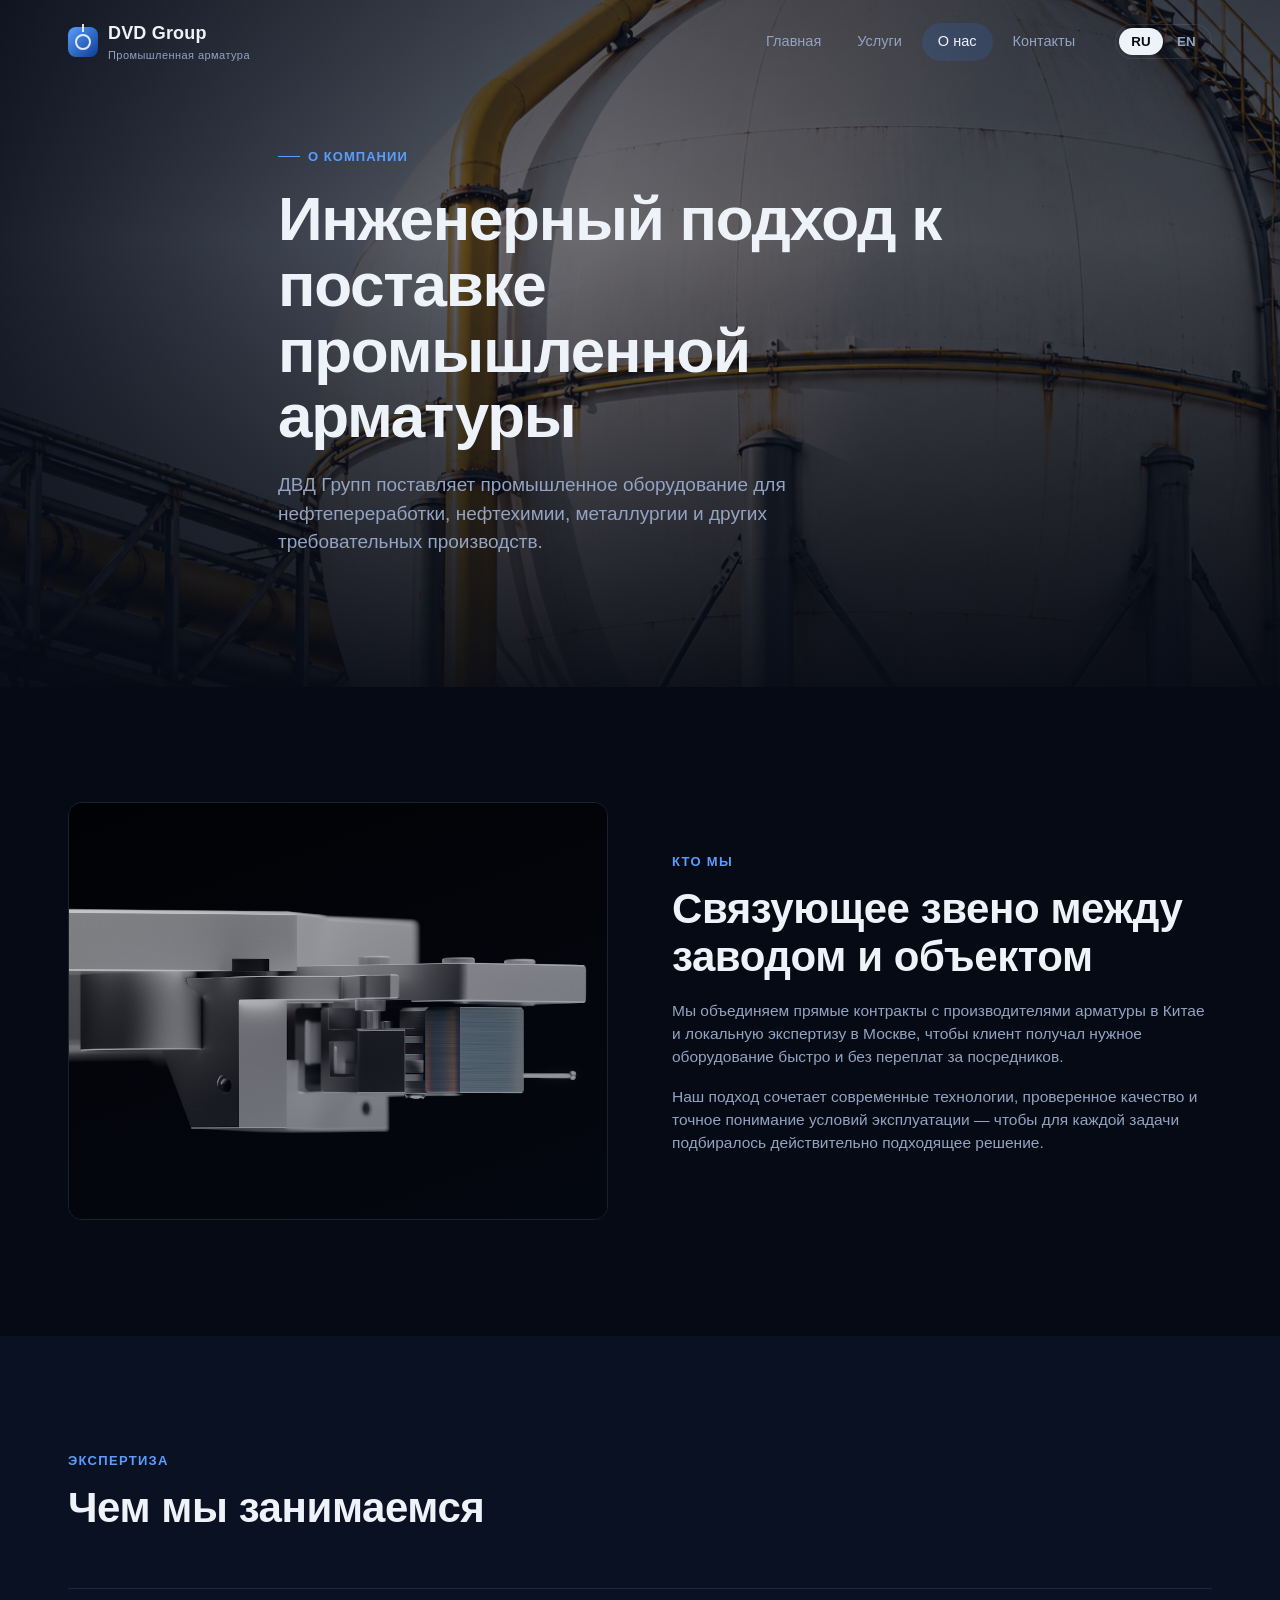
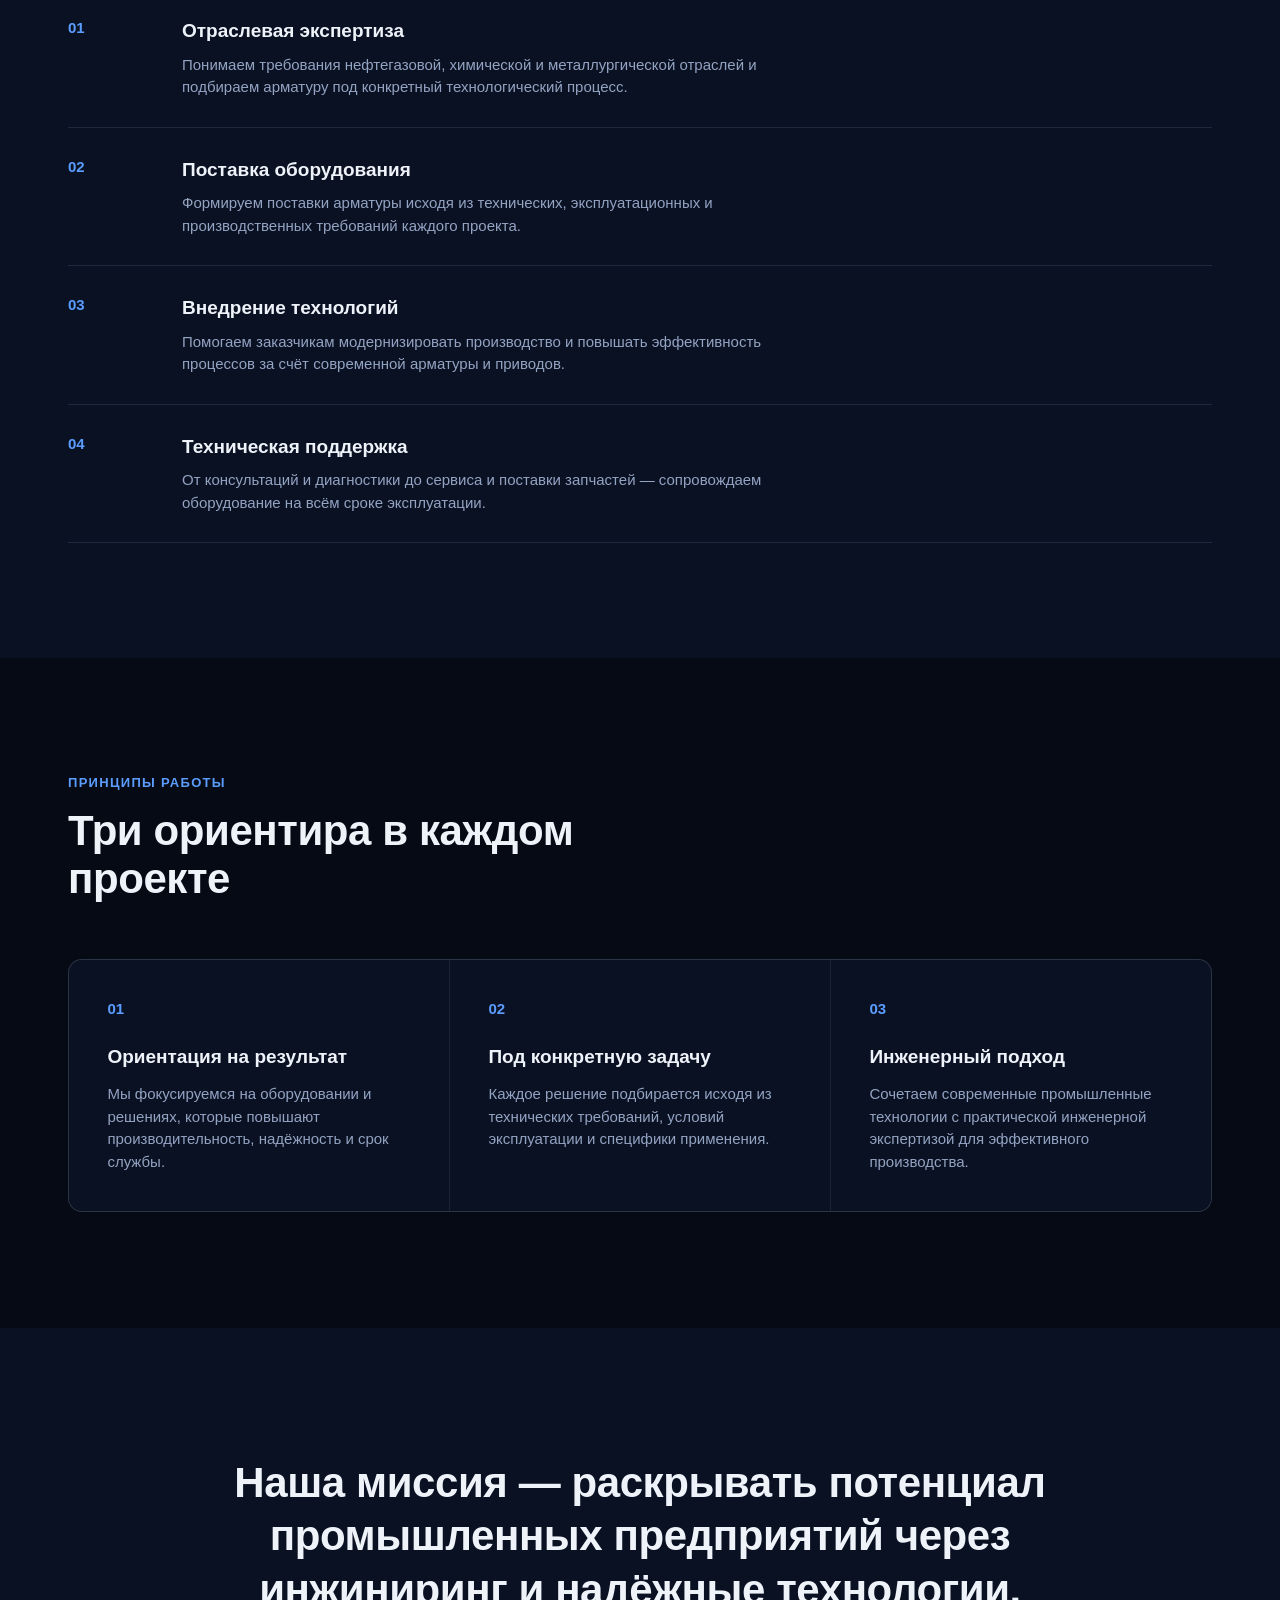
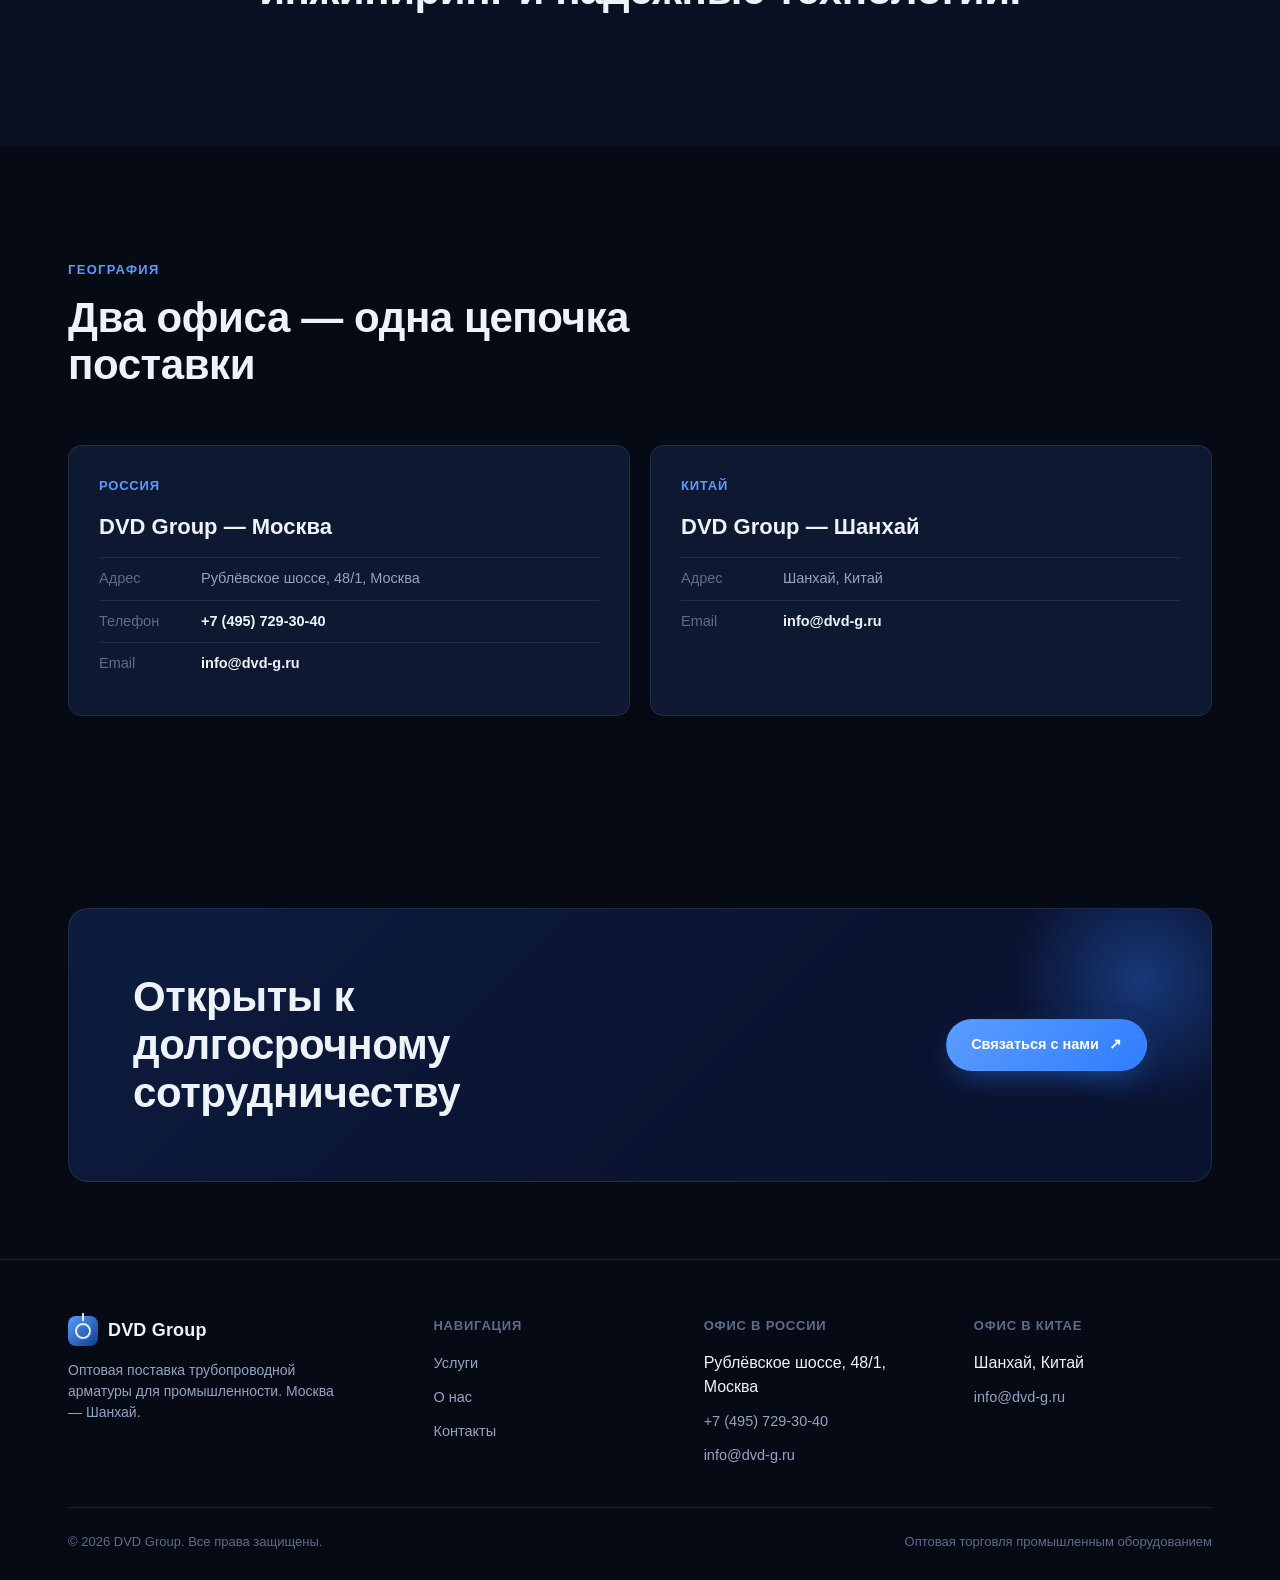
==== about.html @ e21f2676 "Build DVD Group corporate site (RU/EN, blue theme) Replace the placeholder Webflow exports with a li" ====
<!doctype html>
<html lang="ru">
<head>
<meta charset="utf-8">
<meta name="viewport" content="width=device-width, initial-scale=1">
<title data-title-ru="О нас — ДВД Групп" data-title-en="About — DVD Group">О нас — ДВД Групп</title>
<meta name="description" content="ДВД Групп — поставщик промышленной трубопроводной арматуры с офисами в Москве и Шанхае. Инжиниринг, прямые поставки и техническая поддержка.">
<link rel="icon" href="data:,">
<link rel="stylesheet" href="css/style.css">
<script>document.documentElement.classList.add("js")</script>
</head>
<body>

<header class="site-header">
  <div class="container">
    <a href="index.html" class="brand">
      <span class="brand-mark" aria-hidden="true"></span>
      <span>DVD Group<small class="lang-ru">Промышленная арматура</small><small class="lang-en">Industrial valve supply</small></span>
    </a>
    <nav class="main-nav">
      <a href="index.html"><span class="lang-ru">Главная</span><span class="lang-en">Home</span></a>
      <a href="services.html"><span class="lang-ru">Услуги</span><span class="lang-en">Services</span></a>
      <a href="about.html" class="is-active"><span class="lang-ru">О нас</span><span class="lang-en">About</span></a>
      <a href="contact.html"><span class="lang-ru">Контакты</span><span class="lang-en">Contact</span></a>
    </nav>
    <div class="lang-switch lang-switch-desktop">
      <button type="button" data-lang-btn="ru">RU</button>
      <button type="button" data-lang-btn="en">EN</button>
    </div>
    <button type="button" class="nav-toggle" aria-label="Menu"><span></span></button>
  </div>
  <div class="mobile-panel">
    <a href="index.html"><span class="lang-ru">Главная</span><span class="lang-en">Home</span></a>
    <a href="services.html"><span class="lang-ru">Услуги</span><span class="lang-en">Services</span></a>
    <a href="about.html"><span class="lang-ru">О нас</span><span class="lang-en">About</span></a>
    <a href="contact.html"><span class="lang-ru">Контакты</span><span class="lang-en">Contact</span></a>
    <div class="lang-switch"><button type="button" data-lang-btn="ru">RU</button><button type="button" data-lang-btn="en">EN</button></div>
  </div>
</header>

<section class="hero hero-sm">
  <div class="hero-bg" style="background-image:url('images/valve-factory-qc.png')"></div>
  <div class="container hero-content">
    <div class="eyebrow"><span class="lang-ru">О компании</span><span class="lang-en">About the company</span></div>
    <h1><span class="lang-ru">Инженерный подход к поставке промышленной арматуры</span><span class="lang-en">An engineering approach to industrial valve supply</span></h1>
    <p class="lead"><span class="lang-ru">ДВД Групп поставляет промышленное оборудование для нефтепереработки, нефтехимии, металлургии и других требовательных производств.</span><span class="lang-en">DVD Group supplies industrial equipment for oil refining, petrochemicals, metallurgy and other demanding industrial applications.</span></p>
  </div>
</section>

<section class="section">
  <div class="container">
    <div class="split reveal">
      <div class="split-media"><img src="images/precision-component.png" alt="Прецизионный узел оборудования"></div>
      <div>
        <div class="kicker"><span class="lang-ru">Кто мы</span><span class="lang-en">Who we are</span></div>
        <h2><span class="lang-ru">Связующее звено между заводом и объектом</span><span class="lang-en">The link between the factory and the facility</span></h2>
        <p><span class="lang-ru">Мы объединяем прямые контракты с производителями арматуры в Китае и локальную экспертизу в Москве, чтобы клиент получал нужное оборудование быстро и без переплат за посредников.</span><span class="lang-en">We combine direct contracts with valve manufacturers in China and local expertise in Moscow, so customers get the right equipment quickly and without paying for extra intermediaries.</span></p>
        <p><span class="lang-ru">Наш подход сочетает современные технологии, проверенное качество и точное понимание условий эксплуатации — чтобы для каждой задачи подбиралось действительно подходящее решение.</span><span class="lang-en">Our approach combines modern technology, proven quality and a clear understanding of each application to deliver the right equipment for every industrial need.</span></p>
      </div>
    </div>
  </div>
</section>

<section class="section surface">
  <div class="container">
    <div class="section-head reveal">
      <div>
        <div class="kicker"><span class="lang-ru">Экспертиза</span><span class="lang-en">Expertise</span></div>
        <h2><span class="lang-ru">Чем мы занимаемся</span><span class="lang-en">What we do</span></h2>
      </div>
    </div>
    <div class="timeline reveal">
      <div class="timeline-row">
        <div class="num">01</div>
        <div><h3><span class="lang-ru">Отраслевая экспертиза</span><span class="lang-en">Industrial expertise</span></h3><p><span class="lang-ru">Понимаем требования нефтегазовой, химической и металлургической отраслей и подбираем арматуру под конкретный технологический процесс.</span><span class="lang-en">We understand the requirements of the oil &amp; gas, chemical and metallurgical industries and select valves for a specific process.</span></p></div>
      </div>
      <div class="timeline-row">
        <div class="num">02</div>
        <div><h3><span class="lang-ru">Поставка оборудования</span><span class="lang-en">Equipment supply</span></h3><p><span class="lang-ru">Формируем поставки арматуры исходя из технических, эксплуатационных и производственных требований каждого проекта.</span><span class="lang-en">We select and supply equipment according to the technical, operational and production requirements of each project.</span></p></div>
      </div>
      <div class="timeline-row">
        <div class="num">03</div>
        <div><h3><span class="lang-ru">Внедрение технологий</span><span class="lang-en">Technology integration</span></h3><p><span class="lang-ru">Помогаем заказчикам модернизировать производство и повышать эффективность процессов за счёт современной арматуры и приводов.</span><span class="lang-en">We help customers modernize facilities and improve process efficiency with modern valves and actuation.</span></p></div>
      </div>
      <div class="timeline-row">
        <div class="num">04</div>
        <div><h3><span class="lang-ru">Техническая поддержка</span><span class="lang-en">Technical support</span></h3><p><span class="lang-ru">От консультаций и диагностики до сервиса и поставки запчастей — сопровождаем оборудование на всём сроке эксплуатации.</span><span class="lang-en">From consultation and diagnostics to maintenance and spare parts — we support equipment throughout its operating lifecycle.</span></p></div>
      </div>
    </div>
  </div>
</section>

<section class="section">
  <div class="container">
    <div class="section-head reveal">
      <div>
        <div class="kicker"><span class="lang-ru">Принципы работы</span><span class="lang-en">How we operate</span></div>
        <h2><span class="lang-ru">Три ориентира в каждом проекте</span><span class="lang-en">Three guiding points in every project</span></h2>
      </div>
    </div>
    <div class="points-grid reveal">
      <div class="point-card">
        <span class="point-num">01</span>
        <h3><span class="lang-ru">Ориентация на результат</span><span class="lang-en">Performance-oriented</span></h3>
        <p><span class="lang-ru">Мы фокусируемся на оборудовании и решениях, которые повышают производительность, надёжность и срок службы.</span><span class="lang-en">We focus on equipment and solutions that improve productivity, reliability and long-term operating performance.</span></p>
      </div>
      <div class="point-card">
        <span class="point-num">02</span>
        <h3><span class="lang-ru">Под конкретную задачу</span><span class="lang-en">Application-focused</span></h3>
        <p><span class="lang-ru">Каждое решение подбирается исходя из технических требований, условий эксплуатации и специфики применения.</span><span class="lang-en">Every solution is selected around the customer's technical requirements, production conditions and specific application.</span></p>
      </div>
      <div class="point-card">
        <span class="point-num">03</span>
        <h3><span class="lang-ru">Инженерный подход</span><span class="lang-en">Engineering-driven</span></h3>
        <p><span class="lang-ru">Сочетаем современные промышленные технологии с практической инженерной экспертизой для эффективного производства.</span><span class="lang-en">We combine modern industrial technologies with practical engineering expertise to support efficient production.</span></p>
      </div>
    </div>
  </div>
</section>

<section class="manifesto surface">
  <div class="container">
    <blockquote class="reveal">
      <span class="lang-ru">Наша миссия — раскрывать потенциал промышленных предприятий через инжиниринг и надёжные технологии.</span>
      <span class="lang-en">Our mission is to improve the performance of industrial operations through engineering and reliable technology.</span>
    </blockquote>
  </div>
</section>

<section class="section">
  <div class="container">
    <div class="section-head reveal">
      <div>
        <div class="kicker"><span class="lang-ru">География</span><span class="lang-en">Presence</span></div>
        <h2><span class="lang-ru">Два офиса — одна цепочка поставки</span><span class="lang-en">Two offices, one supply chain</span></h2>
      </div>
    </div>
    <div class="office-grid reveal">
      <div class="office-card">
        <div class="flag"><span class="lang-ru">Россия</span><span class="lang-en">Russia</span></div>
        <h3>DVD Group — <span class="lang-ru">Москва</span><span class="lang-en">Moscow</span></h3>
        <div class="row"><span class="k"><span class="lang-ru">Адрес</span><span class="lang-en">Address</span></span><span><span class="lang-ru">Рублёвское шоссе, 48/1, Москва</span><span class="lang-en">Rublevskoe highway 48/1, Moscow</span></span></div>
        <div class="row"><span class="k"><span class="lang-ru">Телефон</span><span class="lang-en">Phone</span></span><a href="tel:+74957293040">+7 (495) 729-30-40</a></div>
        <div class="row"><span class="k">Email</span><a href="mailto:info@dvd-g.ru">info@dvd-g.ru</a></div>
      </div>
      <div class="office-card">
        <div class="flag"><span class="lang-ru">Китай</span><span class="lang-en">China</span></div>
        <h3>DVD Group — <span class="lang-ru">Шанхай</span><span class="lang-en">Shanghai</span></h3>
        <div class="row"><span class="k"><span class="lang-ru">Адрес</span><span class="lang-en">Address</span></span><span><span class="lang-ru">Шанхай, Китай</span><span class="lang-en">Shanghai, China</span></span></div>
        <div class="row"><span class="k">Email</span><a href="mailto:info@dvd-g.ru">info@dvd-g.ru</a></div>
      </div>
    </div>
  </div>
</section>

<section class="section-tight">
  <div class="container">
    <div class="cta-band reveal">
      <h2><span class="lang-ru">Открыты к долгосрочному сотрудничеству</span><span class="lang-en">Open to long-term partnerships</span></h2>
      <div class="btn-row">
        <a href="contact.html" class="btn btn-primary"><span class="lang-ru">Связаться с нами</span><span class="lang-en">Contact us</span><span class="arrow">↗</span></a>
      </div>
    </div>
  </div>
</section>

<footer class="site-footer">
  <div class="container">
    <div class="footer-top">
      <div class="footer-brand">
        <a href="index.html" class="brand"><span class="brand-mark" aria-hidden="true"></span><span>DVD Group</span></a>
        <p><span class="lang-ru">Оптовая поставка трубопроводной арматуры для промышленности. Москва — Шанхай.</span><span class="lang-en">Wholesale supply of pipeline valves for industry. Moscow — Shanghai.</span></p>
      </div>
      <div class="footer-col">
        <h5><span class="lang-ru">Навигация</span><span class="lang-en">Navigation</span></h5>
        <ul>
          <li><a href="services.html"><span class="lang-ru">Услуги</span><span class="lang-en">Services</span></a></li>
          <li><a href="about.html"><span class="lang-ru">О нас</span><span class="lang-en">About</span></a></li>
          <li><a href="contact.html"><span class="lang-ru">Контакты</span><span class="lang-en">Contact</span></a></li>
        </ul>
      </div>
      <div class="footer-col">
        <h5><span class="lang-ru">Офис в России</span><span class="lang-en">Russia office</span></h5>
        <ul>
          <li><span class="lang-ru">Рублёвское шоссе, 48/1, Москва</span><span class="lang-en">Rublevskoe highway 48/1, Moscow</span></li>
          <li><a href="tel:+74957293040">+7 (495) 729-30-40</a></li>
          <li><a href="mailto:info@dvd-g.ru">info@dvd-g.ru</a></li>
        </ul>
      </div>
      <div class="footer-col">
        <h5><span class="lang-ru">Офис в Китае</span><span class="lang-en">China office</span></h5>
        <ul>
          <li><span class="lang-ru">Шанхай, Китай</span><span class="lang-en">Shanghai, China</span></li>
          <li><a href="mailto:info@dvd-g.ru">info@dvd-g.ru</a></li>
        </ul>
      </div>
    </div>
    <div class="footer-bottom">
      <div>© <span id="year"></span> DVD Group. <span class="lang-ru">Все права защищены.</span><span class="lang-en">All rights reserved.</span></div>
      <div><span class="lang-ru">Оптовая торговля промышленным оборудованием</span><span class="lang-en">Wholesale trade of industrial equipment</span></div>
    </div>
  </div>
</footer>

<script>document.getElementById("year").textContent = new Date().getFullYear();</script>
<script src="js/main.js"></script>
</body>
</html>
---- css/style.css ----
/* ==========================================================================
   DVD Group — design system
   ========================================================================== */

:root {
  --bg: #060a14;
  --bg-soft: #0a1122;
  --surface: #0e1830;
  --surface-2: #121e3a;
  --border: rgba(148, 174, 214, 0.14);
  --border-strong: rgba(148, 174, 214, 0.28);
  --text: #eef2f9;
  --text-muted: #93a3c2;
  --text-faint: #5c6c8c;
  --blue: #2f7dff;
  --blue-bright: #5b9dff;
  --blue-deep: #0b3d91;
  --blue-ink: #081226;
  --overlay-a: rgba(4, 8, 18, 0.35);
  --overlay-b: rgba(4, 8, 18, 0.88);
  --radius: 14px;
  --radius-sm: 8px;
  --container: 1240px;
  --gap: clamp(20px, 4vw, 64px);
  --ff: -apple-system, BlinkMacSystemFont, "Segoe UI", Roboto, "Helvetica Neue", Arial, sans-serif;
}

* { box-sizing: border-box; }
html { scroll-behavior: smooth; }

body {
  margin: 0;
  font-family: var(--ff);
  background: var(--bg);
  color: var(--text);
  -webkit-font-smoothing: antialiased;
  line-height: 1.5;
  overflow-wrap: break-word;
}

/* Grid/flex items default to a min-width based on their content, which can
   overflow narrow mobile columns when a word is long — reset it everywhere. */
.stat, .point-card, .card, .chip-card, .timeline-row > div, .office-card,
.split > *, .footer-col, .cards-grid > *, .points-grid > *, .chip-grid > * {
  min-width: 0;
}

img { max-width: 100%; display: block; }
a { color: inherit; text-decoration: none; }
button { font-family: inherit; }
ul { margin: 0; padding: 0; list-style: none; }

.container {
  width: 100%;
  max-width: var(--container);
  margin: 0 auto;
  padding: 0 clamp(20px, 5vw, 48px);
}

/* language toggle -------------------------------------------------------- */
html:not([data-lang="en"]) .lang-en { display: none; }
html[data-lang="en"] .lang-ru { display: none; }

/* reveal on scroll (progressive enhancement: hidden only once JS confirms
   it can reveal again, so no-JS / failed-JS visitors always see content) */
.js .reveal {
  opacity: 0;
  transform: translateY(28px);
  transition: opacity 0.7s ease, transform 0.7s ease;
}
.js .reveal.is-visible { opacity: 1; transform: translateY(0); }

/* ==========================================================================
   Header
   ========================================================================== */
.site-header {
  position: fixed;
  top: 0; left: 0; right: 0;
  z-index: 100;
  padding: 20px 0;
  transition: background 0.3s ease, border-color 0.3s ease, padding 0.3s ease;
  border-bottom: 1px solid transparent;
}
.site-header.is-scrolled {
  background: rgba(6, 10, 20, 0.86);
  backdrop-filter: blur(10px);
  border-bottom-color: var(--border);
  padding: 14px 0;
}
.site-header .container {
  display: flex;
  align-items: center;
  gap: 24px;
}
.brand {
  display: flex;
  align-items: center;
  gap: 10px;
  font-weight: 700;
  font-size: 18px;
  letter-spacing: 0.01em;
  margin-right: auto;
  color: var(--text);
}
.brand-mark {
  width: 30px; height: 30px;
  border-radius: 8px;
  background: linear-gradient(135deg, var(--blue-bright), var(--blue-deep));
  position: relative;
  flex: none;
}
.brand-mark::before {
  content: "";
  position: absolute; inset: 7px;
  border: 2px solid rgba(255,255,255,0.85);
  border-radius: 50%;
}
.brand-mark::after {
  content: "";
  position: absolute; left: 50%; top: -3px;
  width: 2px; height: 8px;
  background: rgba(255,255,255,0.85);
  transform: translateX(-50%);
}
.brand small { display: block; font-weight: 400; font-size: 11px; color: var(--text-muted); letter-spacing: 0.04em; }

.main-nav { display: flex; align-items: center; gap: 4px; }
.main-nav a {
  padding: 8px 16px;
  border-radius: 100px;
  font-size: 14.5px;
  font-weight: 500;
  color: var(--text-muted);
  transition: color 0.2s ease, background 0.2s ease;
}
.main-nav a:hover { color: var(--text); background: rgba(255,255,255,0.05); }
.main-nav a.is-active { color: var(--text); background: rgba(47,125,255,0.15); }

.lang-switch {
  display: flex;
  align-items: center;
  gap: 2px;
  padding: 3px;
  border: 1px solid var(--border);
  border-radius: 100px;
  font-size: 13px;
}
.lang-switch button {
  border: none;
  background: transparent;
  color: var(--text-muted);
  padding: 6px 12px;
  border-radius: 100px;
  cursor: pointer;
  font-weight: 600;
  letter-spacing: 0.02em;
  transition: color 0.2s ease, background 0.2s ease;
}
.lang-switch button.is-active { color: var(--bg); background: var(--text); }

.nav-toggle {
  display: none;
  width: 40px; height: 40px;
  border: 1px solid var(--border);
  border-radius: 10px;
  background: rgba(255,255,255,0.03);
  cursor: pointer;
  position: relative;
}
.nav-toggle span, .nav-toggle span::before, .nav-toggle span::after {
  content: "";
  position: absolute; left: 10px; right: 10px;
  height: 2px; background: var(--text);
  transition: transform 0.25s ease, opacity 0.25s ease, top 0.25s ease;
}
.nav-toggle span { top: 19px; }
.nav-toggle span::before { top: -6px; }
.nav-toggle span::after { top: 6px; }
.nav-toggle.is-open span { background: transparent; }
.nav-toggle.is-open span::before { top: 0; transform: rotate(45deg); }
.nav-toggle.is-open span::after { top: 0; transform: rotate(-45deg); }

.mobile-panel { display: none; }

/* ==========================================================================
   Hero
   ========================================================================== */
.hero {
  position: relative;
  min-height: 92vh;
  display: flex;
  align-items: flex-end;
  padding-top: 140px;
  padding-bottom: clamp(48px, 8vw, 96px);
  overflow: hidden;
  background: var(--blue-ink);
}
.hero-bg {
  position: absolute; inset: 0;
  background-size: cover;
  background-position: center;
}
.hero-bg::after {
  content: "";
  position: absolute; inset: 0;
  background:
    linear-gradient(180deg, rgba(6,10,20,0.55) 0%, rgba(6,10,20,0.35) 35%, rgba(6,10,20,0.92) 100%),
    linear-gradient(100deg, rgba(6,12,28,0.9) 0%, rgba(9,20,46,0.35) 45%, rgba(6,12,28,0.55) 100%);
}
.hero-content {
  position: relative;
  z-index: 2;
  max-width: 760px;
  min-width: 0;
  width: 100%;
}
.eyebrow {
  display: inline-flex;
  align-items: center;
  gap: 8px;
  font-size: 13px;
  font-weight: 600;
  letter-spacing: 0.08em;
  text-transform: uppercase;
  color: var(--blue-bright);
  margin-bottom: 20px;
}
.eyebrow::before { content: ""; width: 22px; height: 1px; background: var(--blue-bright); }

.hero h1, h1.page-h1 {
  font-size: clamp(34px, 5.4vw, 62px);
  line-height: 1.06;
  font-weight: 800;
  letter-spacing: -0.02em;
  margin: 0 0 22px;
}
.hero p.lead, p.lead {
  font-size: clamp(16px, 1.6vw, 19px);
  color: var(--text-muted);
  max-width: 560px;
  margin: 0 0 34px;
}
.text-blue { color: var(--blue-bright); }

.btn-row { display: flex; flex-wrap: wrap; gap: 14px; }
.btn {
  display: inline-flex;
  align-items: center;
  gap: 10px;
  padding: 14px 24px;
  border-radius: 100px;
  font-weight: 600;
  font-size: 14.5px;
  transition: transform 0.2s ease, background 0.2s ease, border-color 0.2s ease, box-shadow .2s ease;
  border: 1px solid var(--border-strong);
  cursor: pointer;
}
.btn:hover { transform: translateY(-2px); }
.btn-primary {
  background: linear-gradient(135deg, var(--blue-bright), var(--blue));
  border-color: transparent;
  color: #fff;
  box-shadow: 0 10px 30px -10px rgba(47,125,255,0.6);
}
.btn-ghost { background: rgba(255,255,255,0.04); color: var(--text); }
.btn .arrow { transition: transform 0.2s ease; }
.btn:hover .arrow { transform: translate(3px,-3px); }

.hero.hero-sm { min-height: 56vh; align-items: center; }
.hero.hero-sm .hero-content { max-width: 820px; }

.hero-scroll-cue {
  position: absolute;
  right: clamp(20px,5vw,48px);
  bottom: 32px;
  z-index: 2;
  display: flex;
  align-items: center;
  gap: 10px;
  color: var(--text-faint);
  font-size: 12px;
  letter-spacing: 0.08em;
  text-transform: uppercase;
}
.scroll-line { width: 1px; height: 36px; background: linear-gradient(var(--blue-bright), transparent); position: relative; overflow: hidden; }
.scroll-line::after {
  content: ""; position: absolute; top: -36px; left: 0; width: 100%; height: 36px;
  background: linear-gradient(var(--blue-bright), transparent);
  animation: scrollcue 2s ease-in-out infinite;
}
@keyframes scrollcue { to { top: 36px; } }

/* rotating 3D valve mark --------------------------------------------------- */
.valve-mark {
  position: absolute;
  right: clamp(-40px, 4vw, 60px);
  top: 50%;
  transform: translateY(-50%);
  width: clamp(220px, 30vw, 460px);
  height: clamp(220px, 30vw, 460px);
  z-index: 1;
  opacity: 0.55;
  pointer-events: none;
}
.valve-mark svg { width: 100%; height: 100%; animation: spin 34s linear infinite; }
.valve-mark .hub { animation: spin 22s linear infinite reverse; transform-origin: 100px 100px; }
@keyframes spin { to { transform: rotate(360deg); } }

/* ==========================================================================
   Sections
   ========================================================================== */
section { position: relative; }
.section { padding: clamp(64px, 9vw, 128px) 0; }
.section-tight { padding: clamp(40px, 6vw, 80px) 0; }
.section-head {
  display: flex;
  justify-content: space-between;
  align-items: flex-end;
  gap: 24px;
  margin-bottom: clamp(32px, 5vw, 56px);
  flex-wrap: wrap;
}
.section-head h2 { max-width: 640px; }
.kicker {
  font-size: 13px;
  font-weight: 700;
  letter-spacing: 0.1em;
  text-transform: uppercase;
  color: var(--blue-bright);
  margin: 0 0 14px;
}
h2 {
  font-size: clamp(26px, 3.4vw, 42px);
  line-height: 1.14;
  font-weight: 800;
  letter-spacing: -0.01em;
  margin: 0;
}
h2 .muted { color: var(--text-muted); font-weight: 500; }
.section-head p { color: var(--text-muted); max-width: 420px; margin: 0; }

.surface { background: var(--bg-soft); }

/* numbered value points --------------------------------------------------- */
.points-grid {
  display: grid;
  grid-template-columns: repeat(3, 1fr);
  gap: 1px;
  background: var(--border);
  border: 1px solid var(--border);
  border-radius: var(--radius);
  overflow: hidden;
}
.point-card {
  background: var(--bg-soft);
  padding: clamp(28px, 3vw, 40px);
  position: relative;
}
.point-num {
  font-size: 15px;
  font-weight: 700;
  color: var(--blue-bright);
  margin-bottom: 22px;
  display: block;
}
.point-card h3 { font-size: 19px; margin: 0 0 12px; font-weight: 700; }
.point-card p { color: var(--text-muted); margin: 0; font-size: 15px; }

/* cards / services grid --------------------------------------------------- */
.cards-grid {
  display: grid;
  grid-template-columns: repeat(3, 1fr);
  gap: 20px;
}
.card {
  background: var(--surface);
  border: 1px solid var(--border);
  border-radius: var(--radius);
  padding: 30px;
  transition: transform 0.35s ease, border-color 0.35s ease, background 0.35s ease;
  will-change: transform;
}
.card:hover { border-color: var(--border-strong); background: var(--surface-2); }
.card .icon {
  width: 46px; height: 46px;
  border-radius: 12px;
  background: linear-gradient(135deg, rgba(47,125,255,0.22), rgba(47,125,255,0.06));
  border: 1px solid rgba(91,157,255,0.3);
  display: flex; align-items: center; justify-content: center;
  margin-bottom: 22px;
  color: var(--blue-bright);
}
.card h3 { font-size: 18px; margin: 0 0 10px; font-weight: 700; }
.card p { color: var(--text-muted); font-size: 14.5px; margin: 0; }
.card .tag-list { margin-top: 16px; display: flex; flex-wrap: wrap; gap: 8px; }
.card .tag-list span {
  font-size: 12px; color: var(--text-muted);
  border: 1px solid var(--border); border-radius: 100px; padding: 5px 10px;
}

/* product/category chips grid --------------------------------------------- */
.chip-grid {
  display: grid;
  grid-template-columns: repeat(4, 1fr);
  gap: 14px;
}
.chip-card {
  border: 1px solid var(--border);
  border-radius: var(--radius-sm);
  padding: 20px 18px;
  background: var(--surface);
  transition: border-color .3s ease, transform .3s ease;
}
.chip-card:hover { border-color: var(--border-strong); transform: translateY(-3px); }
.chip-card .n { font-size: 12px; color: var(--text-faint); font-weight: 700; letter-spacing: .04em; }
.chip-card h4 { margin: 8px 0 6px; font-size: 15.5px; font-weight: 700; }
.chip-card p { margin: 0; font-size: 13px; color: var(--text-muted); }

/* image + text split ------------------------------------------------------ */
.split {
  display: grid;
  grid-template-columns: 1fr 1fr;
  gap: clamp(28px, 5vw, 72px);
  align-items: center;
}
.split.reverse .split-media { order: 2; }
.split-media {
  position: relative;
  border-radius: var(--radius);
  overflow: hidden;
  aspect-ratio: 4/3.1;
  border: 1px solid var(--border);
}
.split-media img { width: 100%; height: 100%; object-fit: cover; }
.split-media::after {
  content: "";
  position: absolute; inset: 0;
  background: linear-gradient(160deg, rgba(8,14,30,0.15), rgba(8,14,30,0.55));
}
.split h2 { margin-bottom: 18px; }
.split p { color: var(--text-muted); margin: 0 0 16px; font-size: 15.5px; }
.check-list { margin-top: 22px; display: grid; gap: 12px; }
.check-list li { display: flex; gap: 12px; align-items: flex-start; color: var(--text); font-size: 15px; }
.check-list li::before {
  content: ""; flex: none; width: 18px; height: 18px; margin-top: 2px; border-radius: 50%;
  background: rgba(47,125,255,0.18); border: 1px solid var(--blue-bright);
  background-image: linear-gradient(135deg, var(--blue-bright), var(--blue));
}

/* timeline (about) --------------------------------------------------------- */
.timeline { display: grid; gap: 0; }
.timeline-row {
  display: grid;
  grid-template-columns: 90px 1fr;
  gap: 24px;
  padding: 28px 0;
  border-top: 1px solid var(--border);
}
.timeline-row:last-child { border-bottom: 1px solid var(--border); }
.timeline-row .num { font-size: 15px; font-weight: 700; color: var(--blue-bright); }
.timeline-row h3 { margin: 0 0 8px; font-size: 19px; font-weight: 700; }
.timeline-row p { margin: 0; color: var(--text-muted); font-size: 15px; max-width: 640px; }

/* stats --------------------------------------------------------------------*/
.stats-row {
  display: grid;
  grid-template-columns: repeat(4, 1fr);
  border-top: 1px solid var(--border);
  border-bottom: 1px solid var(--border);
}
.stat { padding: 28px clamp(14px,2vw,28px); border-left: 1px solid var(--border); }
.stat:first-child { border-left: none; }
.stat .v { font-size: clamp(24px, 3vw, 36px); font-weight: 800; color: var(--text); letter-spacing: -0.02em; }
.stat .l { font-size: 13.5px; color: var(--text-muted); margin-top: 6px; }

/* quote / manifesto --------------------------------------------------------*/
.manifesto {
  text-align: center;
  padding: clamp(70px, 10vw, 140px) 0;
}
.manifesto blockquote {
  margin: 0 auto;
  max-width: 920px;
  font-size: clamp(24px, 3.6vw, 42px);
  line-height: 1.28;
  font-weight: 700;
  letter-spacing: -0.01em;
}

/* industries strip ---------------------------------------------------------*/
.industry-strip {
  display: grid;
  grid-template-columns: repeat(5, 1fr);
  gap: 14px;
}
.industry-tile {
  position: relative;
  aspect-ratio: 3/4;
  border-radius: var(--radius-sm);
  overflow: hidden;
  border: 1px solid var(--border);
}
.industry-tile img { width: 100%; height: 100%; object-fit: cover; transition: transform 0.5s ease; }
.industry-tile:hover img { transform: scale(1.06); }
.industry-tile::after {
  content: "";
  position: absolute; inset: 0;
  background: linear-gradient(180deg, rgba(6,10,20,0.15) 30%, rgba(6,10,20,0.92) 100%), rgba(11,20,46,0.35);
}
.industry-tile span {
  position: absolute; left: 14px; bottom: 14px; right: 14px; z-index: 2;
  font-size: 14px; font-weight: 700;
}

/* offices ------------------------------------------------------------------*/
.office-grid { display: grid; grid-template-columns: 1fr 1fr; gap: 20px; }
.office-card {
  border: 1px solid var(--border);
  border-radius: var(--radius);
  padding: 30px;
  background: var(--surface);
}
.office-card .flag { font-size: 13px; font-weight: 700; letter-spacing: .06em; text-transform: uppercase; color: var(--blue-bright); margin-bottom: 14px; }
.office-card h3 { margin: 0 0 14px; font-size: 22px; }
.office-card .row { display: flex; gap: 10px; padding: 10px 0; border-top: 1px solid var(--border); font-size: 14.5px; color: var(--text-muted); }
.office-card .row:first-of-type { border-top: none; }
.office-card .row a { color: var(--text); font-weight: 600; }
.office-card .row .k { flex: none; width: 92px; color: var(--text-faint); }

/* CTA band -------------------------------------------------------------- */
.cta-band {
  border-radius: 20px;
  padding: clamp(36px, 6vw, 64px);
  background: linear-gradient(135deg, #0d1c3f, #0a1330 60%);
  border: 1px solid var(--border);
  display: flex;
  align-items: center;
  justify-content: space-between;
  gap: 24px;
  flex-wrap: wrap;
  position: relative;
  overflow: hidden;
}
.cta-band::after {
  content: "";
  position: absolute; right: -60px; top: -60px; width: 260px; height: 260px;
  border-radius: 50%;
  background: radial-gradient(circle, rgba(47,125,255,0.35), transparent 70%);
}
.cta-band h2 { max-width: 480px; position: relative; z-index: 1; }
.cta-band .btn-row { position: relative; z-index: 1; }

/* ==========================================================================
   Contact page
   ========================================================================== */
.contact-grid { display: grid; grid-template-columns: 1.1fr 0.9fr; gap: clamp(28px, 5vw, 64px); align-items: start; }
.form-card {
  background: var(--surface);
  border: 1px solid var(--border);
  border-radius: var(--radius);
  padding: clamp(24px, 3vw, 36px);
}
.field-row { display: grid; grid-template-columns: 1fr 1fr; gap: 16px; margin-bottom: 16px; }
.field { display: flex; flex-direction: column; gap: 8px; }
.field.full { grid-column: 1 / -1; }
.field label { font-size: 13px; color: var(--text-muted); font-weight: 600; }
.field input, .field textarea, .field select {
  background: var(--bg-soft);
  border: 1px solid var(--border);
  border-radius: var(--radius-sm);
  padding: 12px 14px;
  color: var(--text);
  font-family: inherit;
  font-size: 14.5px;
  resize: vertical;
}
.field input:focus, .field textarea:focus, .field select:focus {
  outline: none; border-color: var(--blue-bright);
}
.subject-grid { display: flex; flex-wrap: wrap; gap: 10px; margin-top: 4px; }
.subject-grid label {
  border: 1px solid var(--border);
  border-radius: 100px;
  padding: 9px 16px;
  font-size: 13.5px;
  color: var(--text-muted);
  cursor: pointer;
  display: flex; align-items: center; gap: 8px;
  transition: border-color .2s ease, color .2s ease, background .2s ease;
}
.subject-grid input { accent-color: var(--blue-bright); }
.subject-grid label:has(input:checked) {
  border-color: var(--blue-bright); color: var(--text); background: rgba(47,125,255,0.1);
}
.form-note { font-size: 12.5px; color: var(--text-faint); margin-top: 18px; }
.form-status { margin-top: 14px; font-size: 14px; color: var(--blue-bright); min-height: 20px; }

/* ==========================================================================
   Footer
   ========================================================================== */
.site-footer { border-top: 1px solid var(--border); padding: 56px 0 28px; }
.footer-top {
  display: grid;
  grid-template-columns: 1.4fr 1fr 1fr 1fr;
  gap: 32px;
  padding-bottom: 40px;
  border-bottom: 1px solid var(--border);
}
.footer-brand p { color: var(--text-muted); font-size: 14px; margin: 14px 0 0; max-width: 280px; }
.footer-col h5 { font-size: 13px; text-transform: uppercase; letter-spacing: .06em; color: var(--text-faint); margin: 0 0 16px; }
.footer-col ul { display: grid; gap: 10px; }
.footer-col a { color: var(--text-muted); font-size: 14.5px; transition: color .2s ease; }
.footer-col a:hover { color: var(--text); }
.footer-bottom {
  display: flex; justify-content: space-between; align-items: center;
  padding-top: 24px; flex-wrap: wrap; gap: 12px;
  color: var(--text-faint); font-size: 13px;
}

/* ==========================================================================
   Responsive
   ========================================================================== */
@media (max-width: 980px) {
  .points-grid, .cards-grid { grid-template-columns: 1fr; }
  .chip-grid { grid-template-columns: repeat(2, 1fr); }
  .split { grid-template-columns: 1fr; }
  .split.reverse .split-media { order: 0; }
  .stats-row { grid-template-columns: repeat(2, 1fr); }
  .stat:nth-child(3) { border-left: none; }
  .industry-strip { grid-template-columns: repeat(3, 1fr); }
  .industry-tile:nth-child(4), .industry-tile:nth-child(5) { display: none; }
  .office-grid { grid-template-columns: 1fr; }
  .contact-grid { grid-template-columns: 1fr; }
  .footer-top { grid-template-columns: 1fr 1fr; }
}

@media (max-width: 760px) {
  .main-nav, .lang-switch-desktop { display: none; }
  .nav-toggle { display: block; }
  .mobile-panel {
    position: fixed; inset: 0; top: 0;
    background: rgba(6,10,20,0.98);
    backdrop-filter: blur(6px);
    z-index: 90;
    padding: 100px 24px 40px;
    display: flex; flex-direction: column; gap: 6px;
    transform: translateY(-100%);
    transition: transform 0.35s ease;
  }
  .mobile-panel.is-open { transform: translateY(0); }
  .mobile-panel a {
    font-size: 24px; font-weight: 700; padding: 14px 4px; border-bottom: 1px solid var(--border);
  }
  .mobile-panel .lang-switch { margin-top: 20px; align-self: flex-start; }
  .field-row { grid-template-columns: 1fr; }
  .chip-grid { grid-template-columns: 1fr 1fr; }
  .industry-strip { grid-template-columns: repeat(2, 1fr); }
  .industry-tile:nth-child(3) { display: none; }
  .footer-top { grid-template-columns: 1fr; }
  .hero { align-items: center; text-align: left; }
  .valve-mark { opacity: 0.25; }
}
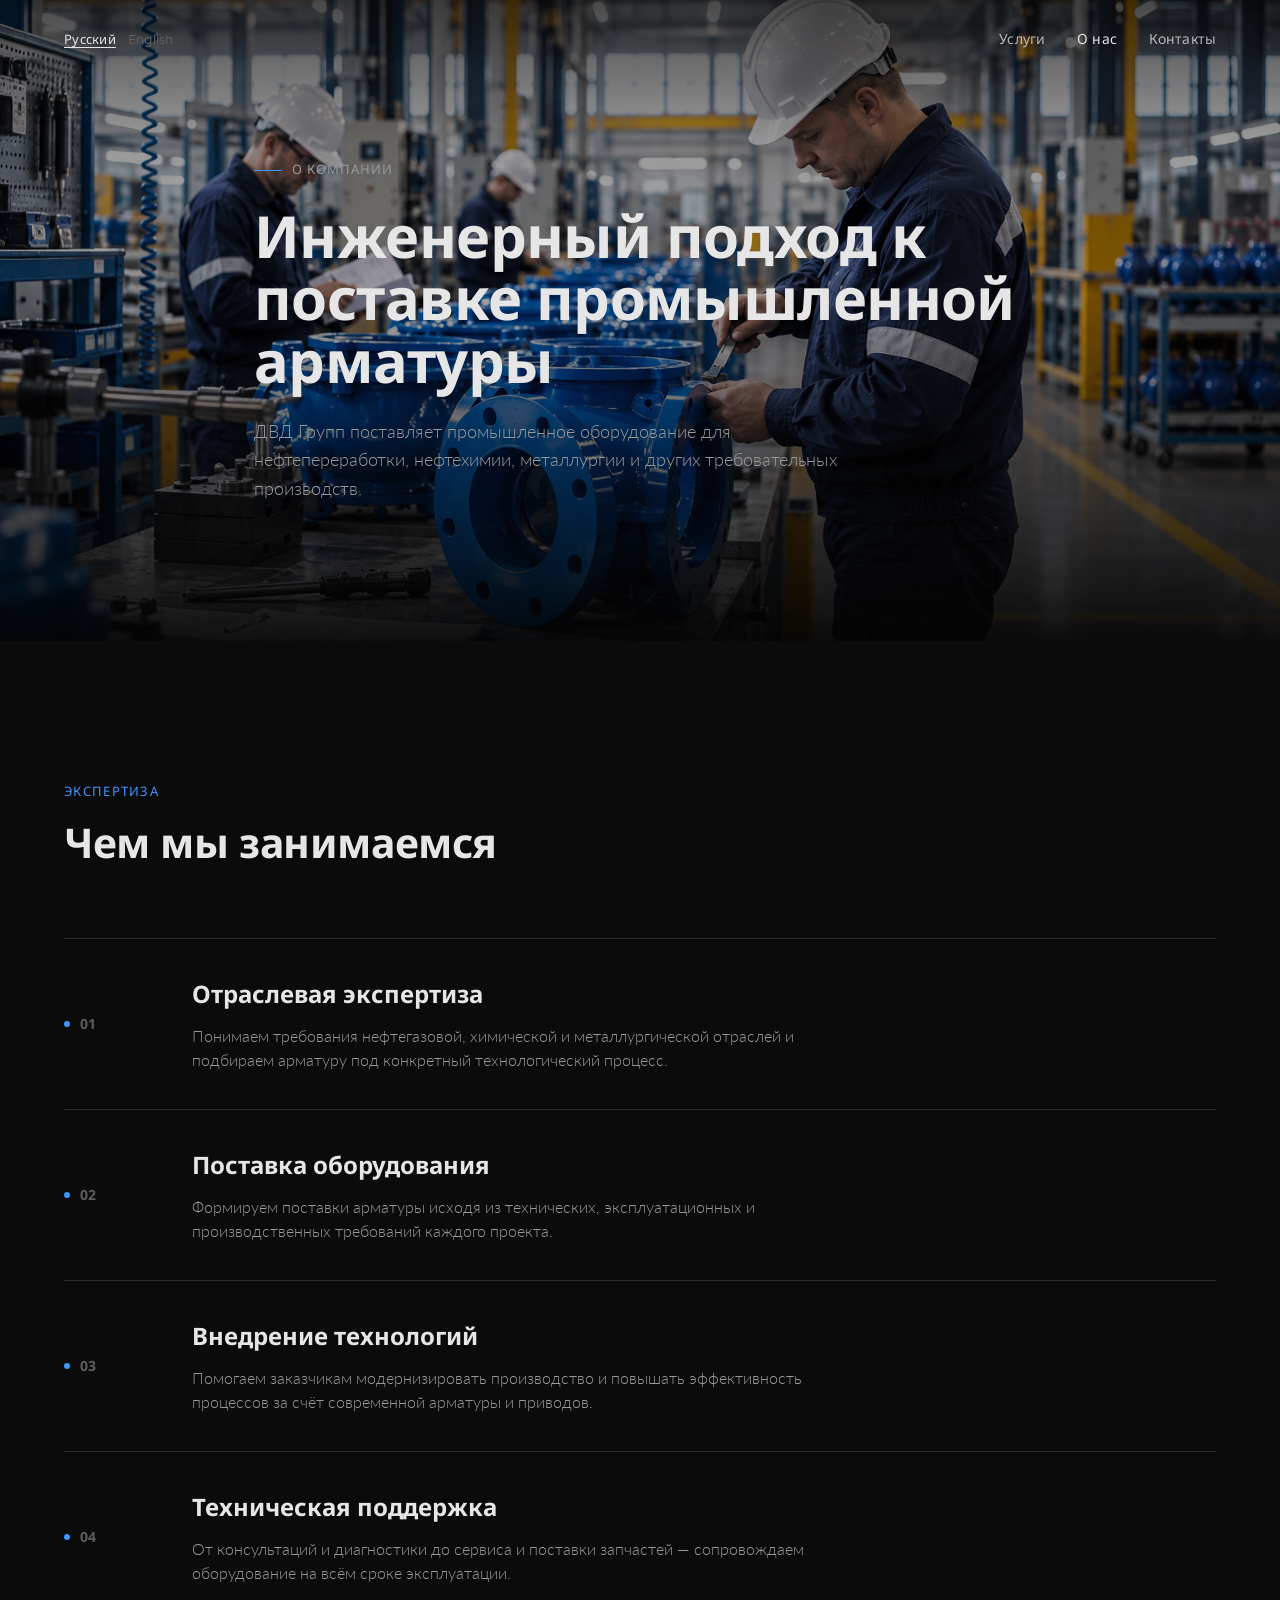
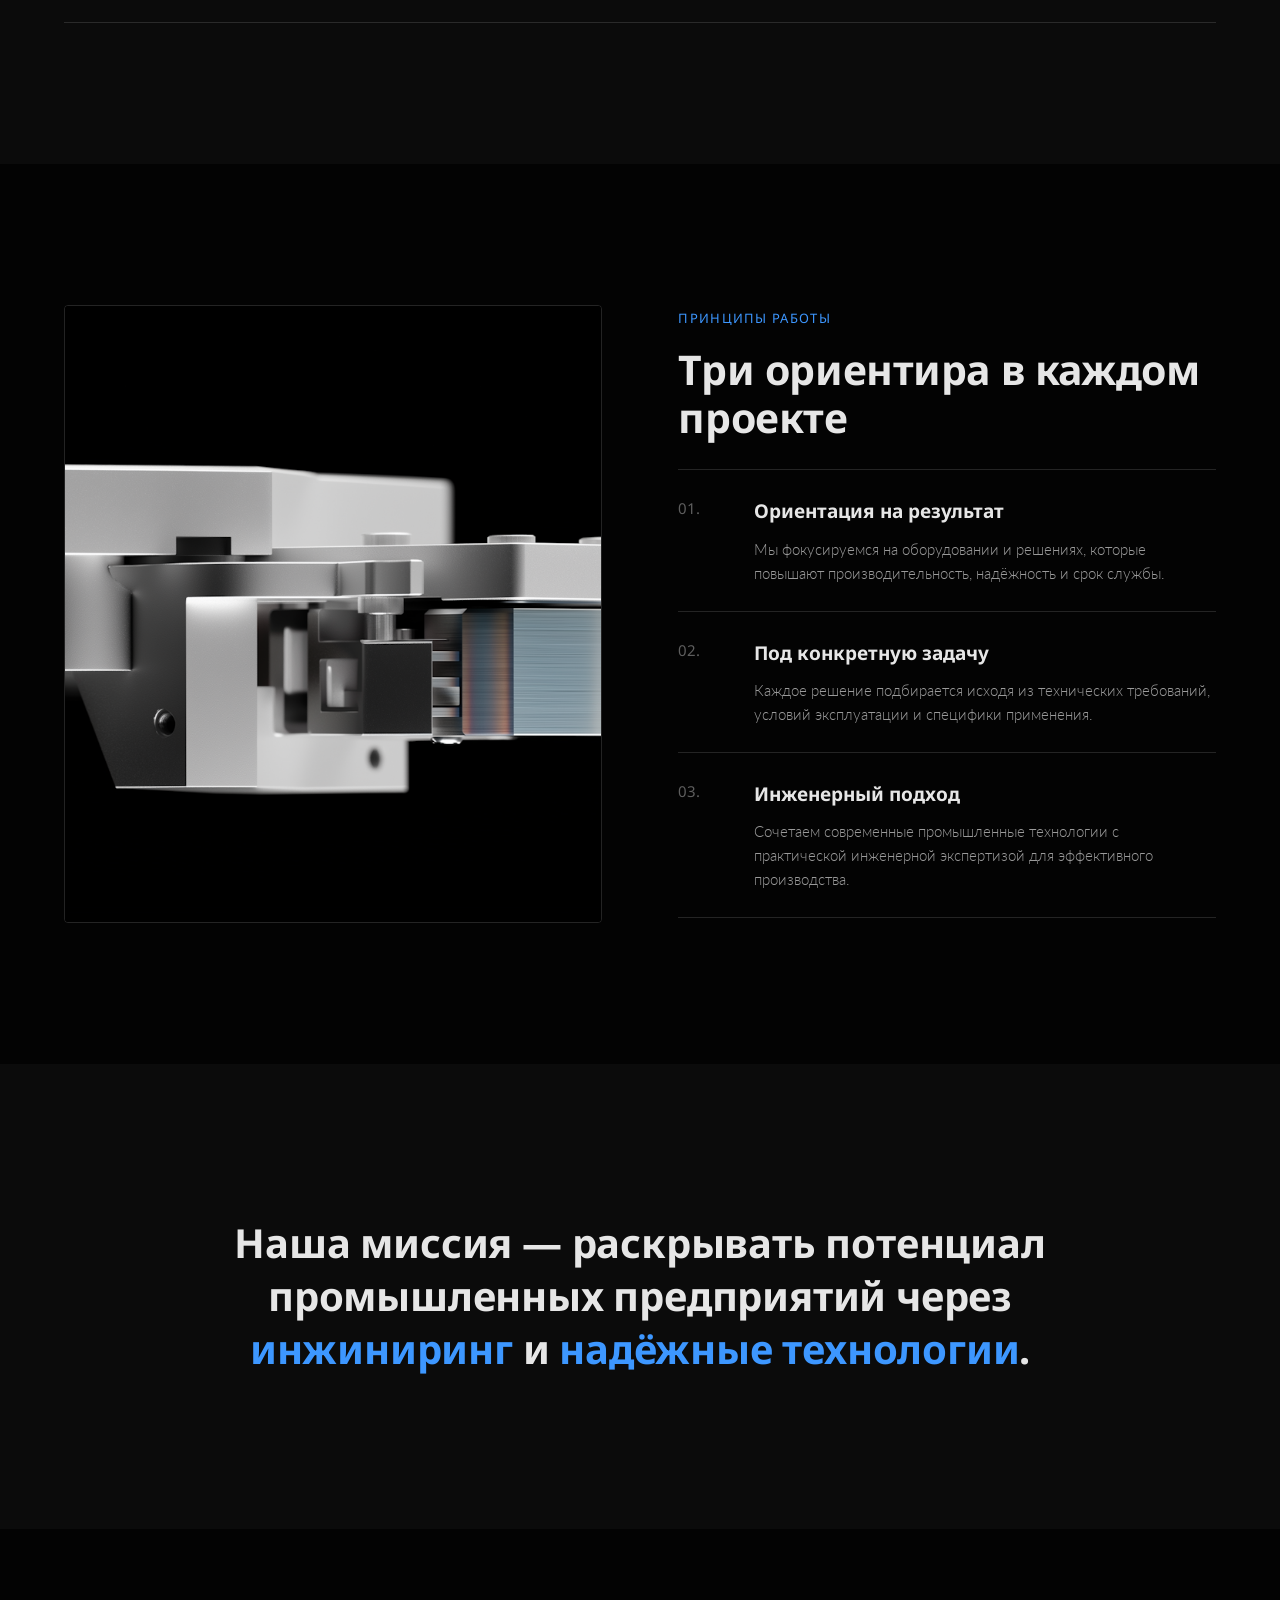
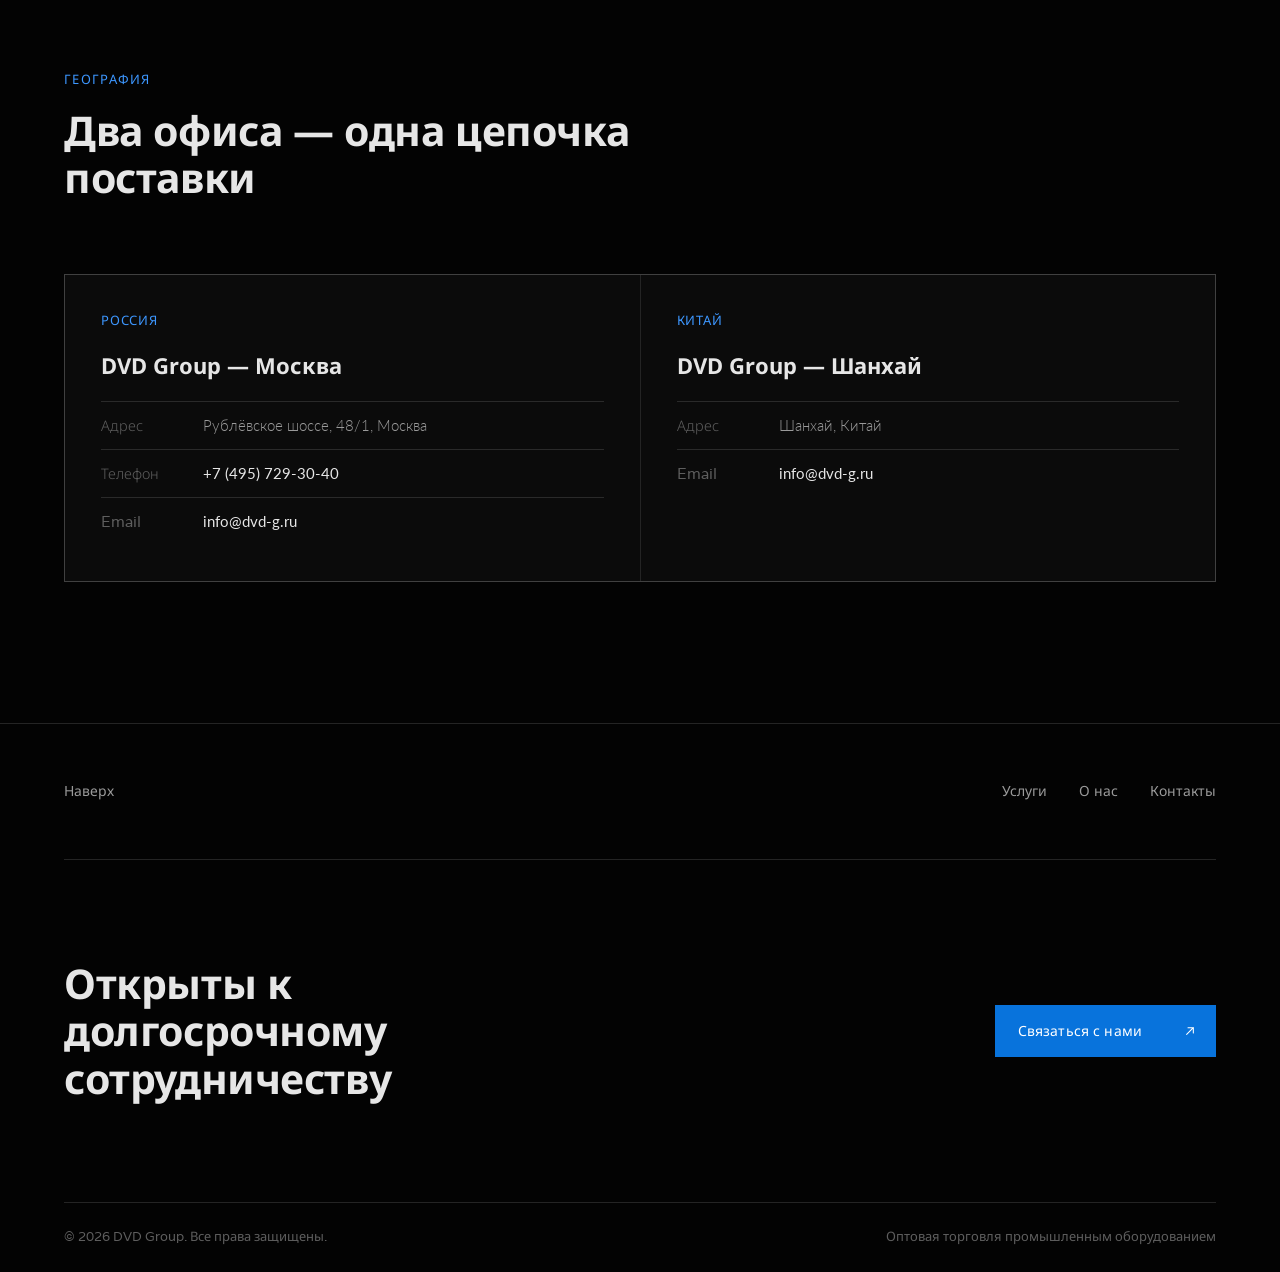
==== commit 5522e120: "Rebuild site to follow q-industrial.com's real markup, fonts and layout The previous pass invented i" ====
--- a/about.html
+++ b/about.html
@@ -6,27 +6,25 @@
 <title data-title-ru="О нас — ДВД Групп" data-title-en="About — DVD Group">О нас — ДВД Групп</title>
 <meta name="description" content="ДВД Групп — поставщик промышленной трубопроводной арматуры с офисами в Москве и Шанхае. Инжиниринг, прямые поставки и техническая поддержка.">
 <link rel="icon" href="data:,">
+<link rel="preconnect" href="https://fonts.googleapis.com">
+<link rel="preconnect" href="https://fonts.gstatic.com" crossorigin>
+<link href="https://fonts.googleapis.com/css2?family=Droid+Sans:wght@400;700&family=Lato:ital,wght@0,100;0,300;0,400;0,700;0,900;1,300;1,400&family=Varela&display=swap" rel="stylesheet">
 <link rel="stylesheet" href="css/style.css">
 <script>document.documentElement.classList.add("js")</script>
 </head>
-<body>
+<body id="top">
 
 <header class="site-header">
   <div class="container">
-    <a href="index.html" class="brand">
-      <span class="brand-mark" aria-hidden="true"></span>
-      <span>DVD Group<small class="lang-ru">Промышленная арматура</small><small class="lang-en">Industrial valve supply</small></span>
-    </a>
+    <div class="lang-switch lang-switch-desktop">
+      <button type="button" data-lang-btn="ru">Русский</button>
+      <button type="button" data-lang-btn="en">English</button>
+    </div>
     <nav class="main-nav">
-      <a href="index.html"><span class="lang-ru">Главная</span><span class="lang-en">Home</span></a>
       <a href="services.html"><span class="lang-ru">Услуги</span><span class="lang-en">Services</span></a>
       <a href="about.html" class="is-active"><span class="lang-ru">О нас</span><span class="lang-en">About</span></a>
       <a href="contact.html"><span class="lang-ru">Контакты</span><span class="lang-en">Contact</span></a>
     </nav>
-    <div class="lang-switch lang-switch-desktop">
-      <button type="button" data-lang-btn="ru">RU</button>
-      <button type="button" data-lang-btn="en">EN</button>
-    </div>
     <button type="button" class="nav-toggle" aria-label="Menu"><span></span></button>
   </div>
   <div class="mobile-panel">
@@ -34,7 +32,7 @@
     <a href="services.html"><span class="lang-ru">Услуги</span><span class="lang-en">Services</span></a>
     <a href="about.html"><span class="lang-ru">О нас</span><span class="lang-en">About</span></a>
     <a href="contact.html"><span class="lang-ru">Контакты</span><span class="lang-en">Contact</span></a>
-    <div class="lang-switch"><button type="button" data-lang-btn="ru">RU</button><button type="button" data-lang-btn="en">EN</button></div>
+    <div class="lang-switch"><button type="button" data-lang-btn="ru">Русский</button><button type="button" data-lang-btn="en">English</button></div>
   </div>
 </header>
 
@@ -44,20 +42,6 @@
     <div class="eyebrow"><span class="lang-ru">О компании</span><span class="lang-en">About the company</span></div>
     <h1><span class="lang-ru">Инженерный подход к поставке промышленной арматуры</span><span class="lang-en">An engineering approach to industrial valve supply</span></h1>
     <p class="lead"><span class="lang-ru">ДВД Групп поставляет промышленное оборудование для нефтепереработки, нефтехимии, металлургии и других требовательных производств.</span><span class="lang-en">DVD Group supplies industrial equipment for oil refining, petrochemicals, metallurgy and other demanding industrial applications.</span></p>
-  </div>
-</section>
-
-<section class="section">
-  <div class="container">
-    <div class="split reveal">
-      <div class="split-media"><img src="images/precision-component.png" alt="Прецизионный узел оборудования"></div>
-      <div>
-        <div class="kicker"><span class="lang-ru">Кто мы</span><span class="lang-en">Who we are</span></div>
-        <h2><span class="lang-ru">Связующее звено между заводом и объектом</span><span class="lang-en">The link between the factory and the facility</span></h2>
-        <p><span class="lang-ru">Мы объединяем прямые контракты с производителями арматуры в Китае и локальную экспертизу в Москве, чтобы клиент получал нужное оборудование быстро и без переплат за посредников.</span><span class="lang-en">We combine direct contracts with valve manufacturers in China and local expertise in Moscow, so customers get the right equipment quickly and without paying for extra intermediaries.</span></p>
-        <p><span class="lang-ru">Наш подход сочетает современные технологии, проверенное качество и точное понимание условий эксплуатации — чтобы для каждой задачи подбиралось действительно подходящее решение.</span><span class="lang-en">Our approach combines modern technology, proven quality and a clear understanding of each application to deliver the right equipment for every industrial need.</span></p>
-      </div>
-    </div>
   </div>
 </section>
 
@@ -92,27 +76,25 @@
 
 <section class="section">
   <div class="container">
-    <div class="section-head reveal">
+    <div class="about-points-wrap reveal">
+      <div class="about-points-media"><img src="images/precision-component.png" alt="Прецизионный узел оборудования"></div>
       <div>
         <div class="kicker"><span class="lang-ru">Принципы работы</span><span class="lang-en">How we operate</span></div>
-        <h2><span class="lang-ru">Три ориентира в каждом проекте</span><span class="lang-en">Three guiding points in every project</span></h2>
-      </div>
-    </div>
-    <div class="points-grid reveal">
-      <div class="point-card">
-        <span class="point-num">01</span>
-        <h3><span class="lang-ru">Ориентация на результат</span><span class="lang-en">Performance-oriented</span></h3>
-        <p><span class="lang-ru">Мы фокусируемся на оборудовании и решениях, которые повышают производительность, надёжность и срок службы.</span><span class="lang-en">We focus on equipment and solutions that improve productivity, reliability and long-term operating performance.</span></p>
-      </div>
-      <div class="point-card">
-        <span class="point-num">02</span>
-        <h3><span class="lang-ru">Под конкретную задачу</span><span class="lang-en">Application-focused</span></h3>
-        <p><span class="lang-ru">Каждое решение подбирается исходя из технических требований, условий эксплуатации и специфики применения.</span><span class="lang-en">Every solution is selected around the customer's technical requirements, production conditions and specific application.</span></p>
-      </div>
-      <div class="point-card">
-        <span class="point-num">03</span>
-        <h3><span class="lang-ru">Инженерный подход</span><span class="lang-en">Engineering-driven</span></h3>
-        <p><span class="lang-ru">Сочетаем современные промышленные технологии с практической инженерной экспертизой для эффективного производства.</span><span class="lang-en">We combine modern industrial technologies with practical engineering expertise to support efficient production.</span></p>
+        <h2 style="margin-bottom:28px"><span class="lang-ru">Три ориентира в каждом проекте</span><span class="lang-en">Three guiding points in every project</span></h2>
+        <div class="about-points-list">
+          <div class="point-row">
+            <div class="point-number">01.</div>
+            <div><h3><span class="lang-ru">Ориентация на результат</span><span class="lang-en">Performance-oriented</span></h3><p><span class="lang-ru">Мы фокусируемся на оборудовании и решениях, которые повышают производительность, надёжность и срок службы.</span><span class="lang-en">We focus on equipment and solutions that improve productivity, reliability and long-term operating performance.</span></p></div>
+          </div>
+          <div class="point-row">
+            <div class="point-number">02.</div>
+            <div><h3><span class="lang-ru">Под конкретную задачу</span><span class="lang-en">Application-focused</span></h3><p><span class="lang-ru">Каждое решение подбирается исходя из технических требований, условий эксплуатации и специфики применения.</span><span class="lang-en">Every solution is selected around the customer's technical requirements, production conditions and specific application.</span></p></div>
+          </div>
+          <div class="point-row">
+            <div class="point-number">03.</div>
+            <div><h3><span class="lang-ru">Инженерный подход</span><span class="lang-en">Engineering-driven</span></h3><p><span class="lang-ru">Сочетаем современные промышленные технологии с практической инженерной экспертизой для эффективного производства.</span><span class="lang-en">We combine modern industrial technologies with practical engineering expertise to support efficient production.</span></p></div>
+          </div>
+        </div>
       </div>
     </div>
   </div>
@@ -121,8 +103,8 @@
 <section class="manifesto surface">
   <div class="container">
     <blockquote class="reveal">
-      <span class="lang-ru">Наша миссия — раскрывать потенциал промышленных предприятий через инжиниринг и надёжные технологии.</span>
-      <span class="lang-en">Our mission is to improve the performance of industrial operations through engineering and reliable technology.</span>
+      <span class="lang-ru">Наша миссия — раскрывать потенциал промышленных предприятий через <span class="accent">инжиниринг</span> и <span class="accent">надёжные технологии</span>.</span>
+      <span class="lang-en">Our mission is to improve the performance of industrial operations through <span class="accent">engineering</span> and <span class="accent">reliable technology</span>.</span>
     </blockquote>
   </div>
 </section>
@@ -153,47 +135,22 @@
   </div>
 </section>
 
-<section class="section-tight">
-  <div class="container">
-    <div class="cta-band reveal">
-      <h2><span class="lang-ru">Открыты к долгосрочному сотрудничеству</span><span class="lang-en">Open to long-term partnerships</span></h2>
-      <div class="btn-row">
-        <a href="contact.html" class="btn btn-primary"><span class="lang-ru">Связаться с нами</span><span class="lang-en">Contact us</span><span class="arrow">↗</span></a>
-      </div>
-    </div>
-  </div>
-</section>
-
 <footer class="site-footer">
   <div class="container">
     <div class="footer-top">
-      <div class="footer-brand">
-        <a href="index.html" class="brand"><span class="brand-mark" aria-hidden="true"></span><span>DVD Group</span></a>
-        <p><span class="lang-ru">Оптовая поставка трубопроводной арматуры для промышленности. Москва — Шанхай.</span><span class="lang-en">Wholesale supply of pipeline valves for industry. Moscow — Shanghai.</span></p>
-      </div>
-      <div class="footer-col">
-        <h5><span class="lang-ru">Навигация</span><span class="lang-en">Navigation</span></h5>
-        <ul>
-          <li><a href="services.html"><span class="lang-ru">Услуги</span><span class="lang-en">Services</span></a></li>
-          <li><a href="about.html"><span class="lang-ru">О нас</span><span class="lang-en">About</span></a></li>
-          <li><a href="contact.html"><span class="lang-ru">Контакты</span><span class="lang-en">Contact</span></a></li>
-        </ul>
-      </div>
-      <div class="footer-col">
-        <h5><span class="lang-ru">Офис в России</span><span class="lang-en">Russia office</span></h5>
-        <ul>
-          <li><span class="lang-ru">Рублёвское шоссе, 48/1, Москва</span><span class="lang-en">Rublevskoe highway 48/1, Moscow</span></li>
-          <li><a href="tel:+74957293040">+7 (495) 729-30-40</a></li>
-          <li><a href="mailto:info@dvd-g.ru">info@dvd-g.ru</a></li>
-        </ul>
-      </div>
-      <div class="footer-col">
-        <h5><span class="lang-ru">Офис в Китае</span><span class="lang-en">China office</span></h5>
-        <ul>
-          <li><span class="lang-ru">Шанхай, Китай</span><span class="lang-en">Shanghai, China</span></li>
-          <li><a href="mailto:info@dvd-g.ru">info@dvd-g.ru</a></li>
-        </ul>
-      </div>
+      <a href="#top" class="top-link"><span class="lang-ru">Наверх</span><span class="lang-en">Back to top</span></a>
+      <nav class="footer-nav">
+        <a href="services.html"><span class="lang-ru">Услуги</span><span class="lang-en">Services</span></a>
+        <a href="about.html"><span class="lang-ru">О нас</span><span class="lang-en">About</span></a>
+        <a href="contact.html"><span class="lang-ru">Контакты</span><span class="lang-en">Contact</span></a>
+      </nav>
+    </div>
+    <div class="footer-cta">
+      <h2><span class="lang-ru">Открыты к долгосрочному сотрудничеству</span><span class="lang-en">Open to long-term partnerships</span></h2>
+      <a href="contact.html" class="btn-cta filled">
+        <span class="txt-box"><span class="lang-ru">Связаться с нами</span><span class="lang-en">Contact us</span></span>
+        <span class="arrow-box"><svg viewBox="0 0 24 24" fill="none"><path d="M7 17L17 7M17 7H9M17 7V15" stroke="currentColor" stroke-width="1.6" stroke-linecap="round" stroke-linejoin="round"/></svg></span>
+      </a>
     </div>
     <div class="footer-bottom">
       <div>© <span id="year"></span> DVD Group. <span class="lang-ru">Все права защищены.</span><span class="lang-en">All rights reserved.</span></div>
--- a/css/style.css
+++ b/css/style.css
@@ -1,28 +1,33 @@
 /* ==========================================================================
    DVD Group — design system
+   Rebuilt to follow the real q-industrial.com markup/fonts/component
+   structure (recovered from the site's own Webflow export), re-skinned in
+   blue instead of their red accent. The exact px/rem values of their
+   production stylesheet could not be fetched (network egress to their
+   domain/CDN is blocked from this environment) — spacing below is a
+   best-effort match from the DOM structure and inline style hints that
+   were present in the export, not a pixel-for-pixel copy.
    ========================================================================== */
 
 :root {
-  --bg: #060a14;
-  --bg-soft: #0a1122;
-  --surface: #0e1830;
-  --surface-2: #121e3a;
-  --border: rgba(148, 174, 214, 0.14);
-  --border-strong: rgba(148, 174, 214, 0.28);
-  --text: #eef2f9;
-  --text-muted: #93a3c2;
-  --text-faint: #5c6c8c;
-  --blue: #2f7dff;
-  --blue-bright: #5b9dff;
-  --blue-deep: #0b3d91;
-  --blue-ink: #081226;
-  --overlay-a: rgba(4, 8, 18, 0.35);
-  --overlay-b: rgba(4, 8, 18, 0.88);
-  --radius: 14px;
-  --radius-sm: 8px;
-  --container: 1240px;
-  --gap: clamp(20px, 4vw, 64px);
-  --ff: -apple-system, BlinkMacSystemFont, "Segoe UI", Roboto, "Helvetica Neue", Arial, sans-serif;
+  --bg: #030303;
+  --bg-soft: #0b0b0b;
+  --surface: #101010;
+  --surface-2: #161616;
+  --border: rgba(230, 230, 230, 0.14);
+  --border-strong: rgba(230, 230, 230, 0.32);
+  --text: #e6e6e6;
+  --text-muted: #9a9a9a;
+  --text-faint: #5e5e5e;
+  --blue: #0873dc;
+  --blue-bright: #3d97ff;
+  --blue-deep: #063f7a;
+  --radius: 4px;
+  --radius-sm: 3px;
+  --container: 1400px;
+  --ff-display: "Droid Sans", Arial, sans-serif;
+  --ff-accent: "Varela", "Droid Sans", Arial, sans-serif;
+  --ff-body: "Lato", Arial, sans-serif;
 }
 
 * { box-sizing: border-box; }
@@ -30,18 +35,21 @@
 
 body {
   margin: 0;
-  font-family: var(--ff);
+  font-family: var(--ff-body);
   background: var(--bg);
   color: var(--text);
   -webkit-font-smoothing: antialiased;
-  line-height: 1.5;
+  line-height: 1.6;
   overflow-wrap: break-word;
-}
+  font-size: 16px;
+}
+
+h1, h2, h3, h4 { font-family: var(--ff-display); }
 
 /* Grid/flex items default to a min-width based on their content, which can
    overflow narrow mobile columns when a word is long — reset it everywhere. */
-.stat, .point-card, .card, .chip-card, .timeline-row > div, .office-card,
-.split > *, .footer-col, .cards-grid > *, .points-grid > *, .chip-grid > * {
+.stat, .point-row, .card, .chip-card, .timeline-row > div, .office-card,
+.split > *, .footer-col, .cards-grid > *, .chip-grid > * {
   min-width: 0;
 }
 
@@ -54,7 +62,7 @@
   width: 100%;
   max-width: var(--container);
   margin: 0 auto;
-  padding: 0 clamp(20px, 5vw, 48px);
+  padding: 0 clamp(20px, 5vw, 64px);
 }
 
 /* language toggle -------------------------------------------------------- */
@@ -71,98 +79,64 @@
 .js .reveal.is-visible { opacity: 1; transform: translateY(0); }
 
 /* ==========================================================================
-   Header
+   Header — language switcher on the left, nav on the right, no logo
+   (this is the real q-industrial.com header arrangement)
    ========================================================================== */
 .site-header {
   position: fixed;
   top: 0; left: 0; right: 0;
   z-index: 100;
-  padding: 20px 0;
+  padding: 28px 0;
   transition: background 0.3s ease, border-color 0.3s ease, padding 0.3s ease;
   border-bottom: 1px solid transparent;
 }
 .site-header.is-scrolled {
-  background: rgba(6, 10, 20, 0.86);
+  background: rgba(3, 3, 3, 0.88);
   backdrop-filter: blur(10px);
   border-bottom-color: var(--border);
-  padding: 14px 0;
+  padding: 18px 0;
 }
 .site-header .container {
   display: flex;
   align-items: center;
   gap: 24px;
 }
-.brand {
-  display: flex;
-  align-items: center;
-  gap: 10px;
-  font-weight: 700;
-  font-size: 18px;
-  letter-spacing: 0.01em;
-  margin-right: auto;
-  color: var(--text);
-}
-.brand-mark {
-  width: 30px; height: 30px;
-  border-radius: 8px;
-  background: linear-gradient(135deg, var(--blue-bright), var(--blue-deep));
-  position: relative;
-  flex: none;
-}
-.brand-mark::before {
-  content: "";
-  position: absolute; inset: 7px;
-  border: 2px solid rgba(255,255,255,0.85);
-  border-radius: 50%;
-}
-.brand-mark::after {
-  content: "";
-  position: absolute; left: 50%; top: -3px;
-  width: 2px; height: 8px;
-  background: rgba(255,255,255,0.85);
-  transform: translateX(-50%);
-}
-.brand small { display: block; font-weight: 400; font-size: 11px; color: var(--text-muted); letter-spacing: 0.04em; }
-
-.main-nav { display: flex; align-items: center; gap: 4px; }
-.main-nav a {
-  padding: 8px 16px;
-  border-radius: 100px;
-  font-size: 14.5px;
-  font-weight: 500;
-  color: var(--text-muted);
-  transition: color 0.2s ease, background 0.2s ease;
-}
-.main-nav a:hover { color: var(--text); background: rgba(255,255,255,0.05); }
-.main-nav a.is-active { color: var(--text); background: rgba(47,125,255,0.15); }
-
-.lang-switch {
-  display: flex;
-  align-items: center;
-  gap: 2px;
-  padding: 3px;
-  border: 1px solid var(--border);
-  border-radius: 100px;
-  font-size: 13px;
-}
+
+.lang-switch { display: flex; align-items: center; gap: 12px; margin-right: auto; }
 .lang-switch button {
   border: none;
   background: transparent;
-  color: var(--text-muted);
-  padding: 6px 12px;
-  border-radius: 100px;
+  color: var(--text-faint);
+  padding: 0;
   cursor: pointer;
-  font-weight: 600;
+  font-family: var(--ff-accent);
+  font-size: 13px;
+  font-weight: 400;
   letter-spacing: 0.02em;
-  transition: color 0.2s ease, background 0.2s ease;
-}
-.lang-switch button.is-active { color: var(--bg); background: var(--text); }
+  text-decoration: none;
+  transition: color 0.2s ease;
+}
+.lang-switch button.is-active { color: var(--text); text-decoration: underline; text-underline-offset: 3px; }
+.lang-switch button:hover { color: var(--text); }
+
+.main-nav { display: flex; align-items: center; gap: 32px; margin-left: auto; }
+.main-nav a {
+  font-family: var(--ff-accent);
+  font-size: 14px;
+  font-weight: 400;
+  letter-spacing: 0.01em;
+  color: var(--text);
+  opacity: 0.75;
+  transition: opacity 0.2s ease;
+}
+.main-nav a:hover { opacity: 1; }
+.main-nav a.is-active { opacity: 1; }
 
 .nav-toggle {
   display: none;
   width: 40px; height: 40px;
   border: 1px solid var(--border);
-  border-radius: 10px;
+  border-radius: var(--radius-sm);
   background: rgba(255,255,255,0.03);
   cursor: pointer;
   position: relative;
@@ -170,7 +144,7 @@
 .nav-toggle span, .nav-toggle span::before, .nav-toggle span::after {
   content: "";
   position: absolute; left: 10px; right: 10px;
-  height: 2px; background: var(--text);
+  height: 1px; background: var(--text);
   transition: transform 0.25s ease, opacity 0.25s ease, top 0.25s ease;
 }
 .nav-toggle span { top: 19px; }
@@ -183,17 +157,48 @@
 .mobile-panel { display: none; }
 
 /* ==========================================================================
+   Buttons — the real site's two-part "text box + arrow box" CTA
+   ========================================================================== */
+.btn-row { display: flex; flex-wrap: wrap; gap: 16px; }
+.btn-cta {
+  display: inline-flex;
+  align-items: stretch;
+  font-family: var(--ff-accent);
+  font-size: 14px;
+  letter-spacing: 0.01em;
+}
+.btn-cta .txt-box {
+  display: flex; align-items: center;
+  padding: 0 22px;
+  height: 52px;
+  border: 1px solid var(--border-strong);
+  border-right: none;
+  color: var(--text);
+  white-space: nowrap;
+}
+.btn-cta .arrow-box {
+  display: flex; align-items: center; justify-content: center;
+  width: 52px; height: 52px;
+  border: 1px solid var(--border-strong);
+  transition: transform 0.2s ease;
+}
+.btn-cta .arrow-box svg { width: 16px; height: 16px; }
+.btn-cta:hover .arrow-box { transform: translate(2px, -2px); }
+.btn-cta.filled .txt-box, .btn-cta.filled .arrow-box { background: var(--blue); border-color: var(--blue); color: #fff; }
+.btn-cta.filled:hover .txt-box, .btn-cta.filled:hover .arrow-box { background: var(--blue-bright); border-color: var(--blue-bright); }
+
+/* ==========================================================================
    Hero
    ========================================================================== */
 .hero {
   position: relative;
-  min-height: 92vh;
+  min-height: 100vh;
   display: flex;
   align-items: flex-end;
-  padding-top: 140px;
-  padding-bottom: clamp(48px, 8vw, 96px);
+  padding-top: 160px;
+  padding-bottom: clamp(56px, 8vw, 110px);
   overflow: hidden;
-  background: var(--blue-ink);
+  background: var(--bg);
 }
 .hero-bg {
   position: absolute; inset: 0;
@@ -203,81 +208,60 @@
 .hero-bg::after {
   content: "";
   position: absolute; inset: 0;
-  background:
-    linear-gradient(180deg, rgba(6,10,20,0.55) 0%, rgba(6,10,20,0.35) 35%, rgba(6,10,20,0.92) 100%),
-    linear-gradient(100deg, rgba(6,12,28,0.9) 0%, rgba(9,20,46,0.35) 45%, rgba(6,12,28,0.55) 100%);
+  background: linear-gradient(180deg, rgba(3,3,3,0.72) 0%, rgba(3,3,3,0.4) 22%, rgba(3,3,3,0.35) 45%, rgba(3,3,3,0.95) 100%);
 }
 .hero-content {
   position: relative;
   z-index: 2;
-  max-width: 760px;
+  max-width: 900px;
   min-width: 0;
   width: 100%;
 }
 .eyebrow {
-  display: inline-flex;
+  display: flex;
   align-items: center;
-  gap: 8px;
+  gap: 10px;
+  font-family: var(--ff-accent);
   font-size: 13px;
-  font-weight: 600;
+  font-weight: 400;
   letter-spacing: 0.08em;
   text-transform: uppercase;
-  color: var(--blue-bright);
-  margin-bottom: 20px;
-}
-.eyebrow::before { content: ""; width: 22px; height: 1px; background: var(--blue-bright); }
+  color: var(--text-muted);
+  margin-bottom: 24px;
+}
+.eyebrow::before { content: ""; width: 28px; height: 1px; background: var(--blue-bright); }
 
 .hero h1, h1.page-h1 {
-  font-size: clamp(34px, 5.4vw, 62px);
-  line-height: 1.06;
-  font-weight: 800;
-  letter-spacing: -0.02em;
-  margin: 0 0 22px;
+  font-family: var(--ff-display);
+  font-size: clamp(32px, 5vw, 58px);
+  line-height: 1.08;
+  font-weight: 700;
+  letter-spacing: -0.01em;
+  margin: 0 0 24px;
 }
 .hero p.lead, p.lead {
-  font-size: clamp(16px, 1.6vw, 19px);
+  font-family: var(--ff-body);
+  font-size: clamp(16px, 1.4vw, 19px);
+  font-weight: 300;
   color: var(--text-muted);
-  max-width: 560px;
-  margin: 0 0 34px;
+  max-width: 620px;
+  margin: 0 0 36px;
 }
 .text-blue { color: var(--blue-bright); }
 
-.btn-row { display: flex; flex-wrap: wrap; gap: 14px; }
-.btn {
-  display: inline-flex;
-  align-items: center;
-  gap: 10px;
-  padding: 14px 24px;
-  border-radius: 100px;
-  font-weight: 600;
-  font-size: 14.5px;
-  transition: transform 0.2s ease, background 0.2s ease, border-color 0.2s ease, box-shadow .2s ease;
-  border: 1px solid var(--border-strong);
-  cursor: pointer;
-}
-.btn:hover { transform: translateY(-2px); }
-.btn-primary {
-  background: linear-gradient(135deg, var(--blue-bright), var(--blue));
-  border-color: transparent;
-  color: #fff;
-  box-shadow: 0 10px 30px -10px rgba(47,125,255,0.6);
-}
-.btn-ghost { background: rgba(255,255,255,0.04); color: var(--text); }
-.btn .arrow { transition: transform 0.2s ease; }
-.btn:hover .arrow { transform: translate(3px,-3px); }
-
-.hero.hero-sm { min-height: 56vh; align-items: center; }
-.hero.hero-sm .hero-content { max-width: 820px; }
+.hero.hero-sm { min-height: 60vh; align-items: center; }
+.hero.hero-sm .hero-content { max-width: 900px; }
 
 .hero-scroll-cue {
   position: absolute;
-  right: clamp(20px,5vw,48px);
-  bottom: 32px;
+  left: clamp(20px,5vw,64px);
+  bottom: 40px;
   z-index: 2;
   display: flex;
   align-items: center;
-  gap: 10px;
+  gap: 12px;
   color: var(--text-faint);
+  font-family: var(--ff-accent);
   font-size: 12px;
   letter-spacing: 0.08em;
   text-transform: uppercase;
@@ -290,16 +274,16 @@
 }
 @keyframes scrollcue { to { top: 36px; } }
 
-/* rotating 3D valve mark --------------------------------------------------- */
+/* rotating valve motif ------------------------------------------------------ */
 .valve-mark {
   position: absolute;
-  right: clamp(-40px, 4vw, 60px);
+  right: clamp(-40px, 4vw, 80px);
   top: 50%;
   transform: translateY(-50%);
-  width: clamp(220px, 30vw, 460px);
-  height: clamp(220px, 30vw, 460px);
+  width: clamp(220px, 28vw, 440px);
+  height: clamp(220px, 28vw, 440px);
   z-index: 1;
-  opacity: 0.55;
+  opacity: 0.35;
   pointer-events: none;
 }
 .valve-mark svg { width: 100%; height: 100%; animation: spin 34s linear infinite; }
@@ -310,90 +294,92 @@
    Sections
    ========================================================================== */
 section { position: relative; }
-.section { padding: clamp(64px, 9vw, 128px) 0; }
-.section-tight { padding: clamp(40px, 6vw, 80px) 0; }
+.section { padding: clamp(72px, 11vw, 160px) 0; }
+.section-tight { padding: clamp(44px, 6vw, 88px) 0; }
 .section-head {
   display: flex;
   justify-content: space-between;
   align-items: flex-end;
   gap: 24px;
-  margin-bottom: clamp(32px, 5vw, 56px);
+  margin-bottom: clamp(40px, 6vw, 72px);
   flex-wrap: wrap;
 }
-.section-head h2 { max-width: 640px; }
+.section-head h2 { max-width: 700px; }
 .kicker {
+  font-family: var(--ff-accent);
   font-size: 13px;
-  font-weight: 700;
+  font-weight: 400;
   letter-spacing: 0.1em;
   text-transform: uppercase;
   color: var(--blue-bright);
-  margin: 0 0 14px;
+  margin: 0 0 16px;
 }
 h2 {
-  font-size: clamp(26px, 3.4vw, 42px);
-  line-height: 1.14;
-  font-weight: 800;
+  font-family: var(--ff-display);
+  font-size: clamp(26px, 3.2vw, 44px);
+  line-height: 1.16;
+  font-weight: 700;
   letter-spacing: -0.01em;
   margin: 0;
 }
-h2 .muted { color: var(--text-muted); font-weight: 500; }
-.section-head p { color: var(--text-muted); max-width: 420px; margin: 0; }
+h2 .grey-txt, .grey-txt { color: var(--text-muted); font-weight: 400; }
+.section-head p { font-weight: 300; color: var(--text-muted); max-width: 420px; margin: 0; }
 
 .surface { background: var(--bg-soft); }
 
-/* numbered value points --------------------------------------------------- */
-.points-grid {
+/* numbered value points — real layout: one image + a stacked numbered list
+   (not a card grid) ---------------------------------------------------- */
+.about-points-wrap {
+  display: grid;
+  grid-template-columns: 1fr 1fr;
+  gap: clamp(32px, 6vw, 96px);
+  align-items: center;
+}
+.about-points-media {
+  border-radius: var(--radius);
+  overflow: hidden;
+  aspect-ratio: 4/4.6;
+  border: 1px solid var(--border);
+}
+.about-points-media img { width: 100%; height: 100%; object-fit: cover; }
+.about-points-list { display: flex; flex-direction: column; }
+.point-row {
+  display: grid;
+  grid-template-columns: 56px 1fr;
+  gap: 20px;
+  padding: 26px 0;
+  border-top: 1px solid var(--border);
+}
+.about-points-list .point-row:last-child { border-bottom: 1px solid var(--border); }
+.point-row .point-number { font-family: var(--ff-display); font-size: 15px; color: var(--text-faint); }
+.point-row h3 { font-family: var(--ff-display); font-size: 19px; font-weight: 700; margin: 0 0 10px; }
+.point-row p { font-weight: 300; color: var(--text-muted); margin: 0; font-size: 15px; }
+
+/* cards / services grid --------------------------------------------------- */
+.cards-grid {
   display: grid;
   grid-template-columns: repeat(3, 1fr);
   gap: 1px;
   background: var(--border);
   border: 1px solid var(--border);
-  border-radius: var(--radius);
-  overflow: hidden;
-}
-.point-card {
+}
+.card {
   background: var(--bg-soft);
-  padding: clamp(28px, 3vw, 40px);
-  position: relative;
-}
-.point-num {
-  font-size: 15px;
-  font-weight: 700;
+  padding: clamp(28px, 3vw, 44px);
+  transition: background 0.3s ease;
+}
+.card:hover { background: var(--surface); }
+.card .icon {
+  width: 40px; height: 40px;
+  display: flex; align-items: center; justify-content: center;
+  margin-bottom: 26px;
   color: var(--blue-bright);
-  margin-bottom: 22px;
-  display: block;
-}
-.point-card h3 { font-size: 19px; margin: 0 0 12px; font-weight: 700; }
-.point-card p { color: var(--text-muted); margin: 0; font-size: 15px; }
-
-/* cards / services grid --------------------------------------------------- */
-.cards-grid {
-  display: grid;
-  grid-template-columns: repeat(3, 1fr);
-  gap: 20px;
-}
-.card {
-  background: var(--surface);
-  border: 1px solid var(--border);
-  border-radius: var(--radius);
-  padding: 30px;
-  transition: transform 0.35s ease, border-color 0.35s ease, background 0.35s ease;
-  will-change: transform;
-}
-.card:hover { border-color: var(--border-strong); background: var(--surface-2); }
-.card .icon {
-  width: 46px; height: 46px;
-  border-radius: 12px;
-  background: linear-gradient(135deg, rgba(47,125,255,0.22), rgba(47,125,255,0.06));
-  border: 1px solid rgba(91,157,255,0.3);
-  display: flex; align-items: center; justify-content: center;
-  margin-bottom: 22px;
-  color: var(--blue-bright);
-}
-.card h3 { font-size: 18px; margin: 0 0 10px; font-weight: 700; }
-.card p { color: var(--text-muted); font-size: 14.5px; margin: 0; }
-.card .tag-list { margin-top: 16px; display: flex; flex-wrap: wrap; gap: 8px; }
+}
+.card h3 { font-family: var(--ff-display); font-size: 18px; margin: 0 0 12px; font-weight: 700; }
+.card p { font-weight: 300; color: var(--text-muted); font-size: 14.5px; margin: 0; }
+.card .tag-list { margin-top: 18px; display: flex; flex-wrap: wrap; gap: 8px; }
 .card .tag-list span {
+  font-family: var(--ff-accent);
   font-size: 12px; color: var(--text-muted);
   border: 1px solid var(--border); border-radius: 100px; padding: 5px 10px;
 }
@@ -402,25 +388,25 @@
 .chip-grid {
   display: grid;
   grid-template-columns: repeat(4, 1fr);
-  gap: 14px;
+  gap: 1px;
+  background: var(--border);
+  border: 1px solid var(--border);
 }
 .chip-card {
-  border: 1px solid var(--border);
-  border-radius: var(--radius-sm);
-  padding: 20px 18px;
-  background: var(--surface);
-  transition: border-color .3s ease, transform .3s ease;
-}
-.chip-card:hover { border-color: var(--border-strong); transform: translateY(-3px); }
-.chip-card .n { font-size: 12px; color: var(--text-faint); font-weight: 700; letter-spacing: .04em; }
-.chip-card h4 { margin: 8px 0 6px; font-size: 15.5px; font-weight: 700; }
-.chip-card p { margin: 0; font-size: 13px; color: var(--text-muted); }
+  padding: 24px 20px;
+  background: var(--bg-soft);
+  transition: background .3s ease;
+}
+.chip-card:hover { background: var(--surface); }
+.chip-card .n { font-family: var(--ff-display); font-size: 12px; color: var(--text-faint); letter-spacing: .04em; }
+.chip-card h4 { font-family: var(--ff-display); margin: 10px 0 8px; font-size: 15.5px; font-weight: 700; }
+.chip-card p { font-weight: 300; margin: 0; font-size: 13px; color: var(--text-muted); }
 
 /* image + text split ------------------------------------------------------ */
 .split {
   display: grid;
   grid-template-columns: 1fr 1fr;
-  gap: clamp(28px, 5vw, 72px);
+  gap: clamp(32px, 6vw, 96px);
   align-items: center;
 }
 .split.reverse .split-media { order: 2; }
@@ -428,38 +414,37 @@
   position: relative;
   border-radius: var(--radius);
   overflow: hidden;
-  aspect-ratio: 4/3.1;
+  aspect-ratio: 4/3.4;
   border: 1px solid var(--border);
 }
 .split-media img { width: 100%; height: 100%; object-fit: cover; }
-.split-media::after {
-  content: "";
-  position: absolute; inset: 0;
-  background: linear-gradient(160deg, rgba(8,14,30,0.15), rgba(8,14,30,0.55));
-}
-.split h2 { margin-bottom: 18px; }
-.split p { color: var(--text-muted); margin: 0 0 16px; font-size: 15.5px; }
-.check-list { margin-top: 22px; display: grid; gap: 12px; }
-.check-list li { display: flex; gap: 12px; align-items: flex-start; color: var(--text); font-size: 15px; }
+.split h2 { margin-bottom: 20px; }
+.split p { font-weight: 300; color: var(--text-muted); margin: 0 0 16px; font-size: 15.5px; }
+.check-list { margin-top: 24px; display: grid; gap: 14px; }
+.check-list li { display: flex; gap: 14px; align-items: flex-start; color: var(--text); font-size: 15px; font-weight: 300; }
 .check-list li::before {
-  content: ""; flex: none; width: 18px; height: 18px; margin-top: 2px; border-radius: 50%;
-  background: rgba(47,125,255,0.18); border: 1px solid var(--blue-bright);
-  background-image: linear-gradient(135deg, var(--blue-bright), var(--blue));
-}
-
-/* timeline (about) --------------------------------------------------------- */
+  content: ""; flex: none; width: 6px; height: 6px; margin-top: 9px; border-radius: 50%;
+  background: var(--blue-bright);
+}
+
+/* timeline (about story) ---------------------------------------------------- */
 .timeline { display: grid; gap: 0; }
 .timeline-row {
   display: grid;
-  grid-template-columns: 90px 1fr;
-  gap: 24px;
-  padding: 28px 0;
+  grid-template-columns: 100px 1fr;
+  gap: 28px;
+  padding: 36px 0;
   border-top: 1px solid var(--border);
 }
 .timeline-row:last-child { border-bottom: 1px solid var(--border); }
-.timeline-row .num { font-size: 15px; font-weight: 700; color: var(--blue-bright); }
-.timeline-row h3 { margin: 0 0 8px; font-size: 19px; font-weight: 700; }
-.timeline-row p { margin: 0; color: var(--text-muted); font-size: 15px; max-width: 640px; }
+.timeline-row .num {
+  font-family: var(--ff-display);
+  font-size: 14px; font-weight: 700; color: var(--text-faint);
+  display: flex; align-items: center; gap: 10px;
+}
+.timeline-row .num::before { content: ""; width: 6px; height: 6px; border-radius: 50%; background: var(--blue-bright); }
+.timeline-row h3 { font-family: var(--ff-display); margin: 0 0 10px; font-size: 24px; font-weight: 700; }
+.timeline-row p { font-weight: 300; margin: 0; color: var(--text-muted); font-size: 15.5px; max-width: 680px; }
 
 /* stats --------------------------------------------------------------------*/
 .stats-row {
@@ -468,120 +453,102 @@
   border-top: 1px solid var(--border);
   border-bottom: 1px solid var(--border);
 }
-.stat { padding: 28px clamp(14px,2vw,28px); border-left: 1px solid var(--border); }
+.stat { padding: 32px clamp(14px,2vw,28px); border-left: 1px solid var(--border); }
 .stat:first-child { border-left: none; }
-.stat .v { font-size: clamp(24px, 3vw, 36px); font-weight: 800; color: var(--text); letter-spacing: -0.02em; }
-.stat .l { font-size: 13.5px; color: var(--text-muted); margin-top: 6px; }
+.stat .v { font-family: var(--ff-display); font-size: clamp(26px, 3vw, 38px); font-weight: 700; color: var(--text); letter-spacing: -0.01em; }
+.stat .l { font-weight: 300; font-size: 13.5px; color: var(--text-muted); margin-top: 8px; }
 
 /* quote / manifesto --------------------------------------------------------*/
 .manifesto {
   text-align: center;
-  padding: clamp(70px, 10vw, 140px) 0;
+  padding: clamp(80px, 12vw, 160px) 0;
 }
 .manifesto blockquote {
   margin: 0 auto;
-  max-width: 920px;
-  font-size: clamp(24px, 3.6vw, 42px);
-  line-height: 1.28;
+  max-width: 960px;
+  font-family: var(--ff-display);
+  font-size: clamp(24px, 3.4vw, 40px);
+  line-height: 1.32;
   font-weight: 700;
-  letter-spacing: -0.01em;
-}
+  letter-spacing: -0.005em;
+}
+.manifesto .accent { color: var(--blue-bright); }
 
 /* industries strip ---------------------------------------------------------*/
 .industry-strip {
   display: grid;
   grid-template-columns: repeat(5, 1fr);
-  gap: 14px;
+  gap: 1px;
+  background: var(--border);
+  border: 1px solid var(--border);
 }
 .industry-tile {
   position: relative;
   aspect-ratio: 3/4;
-  border-radius: var(--radius-sm);
   overflow: hidden;
-  border: 1px solid var(--border);
 }
 .industry-tile img { width: 100%; height: 100%; object-fit: cover; transition: transform 0.5s ease; }
 .industry-tile:hover img { transform: scale(1.06); }
 .industry-tile::after {
   content: "";
   position: absolute; inset: 0;
-  background: linear-gradient(180deg, rgba(6,10,20,0.15) 30%, rgba(6,10,20,0.92) 100%), rgba(11,20,46,0.35);
+  background: linear-gradient(180deg, rgba(3,3,3,0.1) 30%, rgba(3,3,3,0.95) 100%);
 }
 .industry-tile span {
-  position: absolute; left: 14px; bottom: 14px; right: 14px; z-index: 2;
+  position: absolute; left: 16px; bottom: 16px; right: 16px; z-index: 2;
+  font-family: var(--ff-display);
   font-size: 14px; font-weight: 700;
 }
 
 /* offices ------------------------------------------------------------------*/
-.office-grid { display: grid; grid-template-columns: 1fr 1fr; gap: 20px; }
-.office-card {
-  border: 1px solid var(--border);
-  border-radius: var(--radius);
-  padding: 30px;
-  background: var(--surface);
-}
-.office-card .flag { font-size: 13px; font-weight: 700; letter-spacing: .06em; text-transform: uppercase; color: var(--blue-bright); margin-bottom: 14px; }
-.office-card h3 { margin: 0 0 14px; font-size: 22px; }
-.office-card .row { display: flex; gap: 10px; padding: 10px 0; border-top: 1px solid var(--border); font-size: 14.5px; color: var(--text-muted); }
+.office-grid { display: grid; grid-template-columns: 1fr 1fr; gap: 1px; background: var(--border); border: 1px solid var(--border); }
+.office-card { padding: 36px; background: var(--bg-soft); }
+.office-card .flag { font-family: var(--ff-accent); font-size: 13px; letter-spacing: .06em; text-transform: uppercase; color: var(--blue-bright); margin-bottom: 16px; }
+.office-card h3 { font-family: var(--ff-display); margin: 0 0 18px; font-size: 22px; }
+.office-card .row { display: flex; gap: 10px; padding: 12px 0; border-top: 1px solid var(--border); font-weight: 300; font-size: 14.5px; color: var(--text-muted); }
 .office-card .row:first-of-type { border-top: none; }
-.office-card .row a { color: var(--text); font-weight: 600; }
-.office-card .row .k { flex: none; width: 92px; color: var(--text-faint); }
-
-/* CTA band -------------------------------------------------------------- */
-.cta-band {
-  border-radius: 20px;
-  padding: clamp(36px, 6vw, 64px);
-  background: linear-gradient(135deg, #0d1c3f, #0a1330 60%);
-  border: 1px solid var(--border);
-  display: flex;
-  align-items: center;
-  justify-content: space-between;
-  gap: 24px;
-  flex-wrap: wrap;
-  position: relative;
-  overflow: hidden;
-}
-.cta-band::after {
-  content: "";
-  position: absolute; right: -60px; top: -60px; width: 260px; height: 260px;
-  border-radius: 50%;
-  background: radial-gradient(circle, rgba(47,125,255,0.35), transparent 70%);
-}
-.cta-band h2 { max-width: 480px; position: relative; z-index: 1; }
-.cta-band .btn-row { position: relative; z-index: 1; }
+.office-card .row a { color: var(--text); font-weight: 400; }
+.office-card .row .k { flex: none; width: 92px; font-family: var(--ff-accent); color: var(--text-faint); }
+
+/* plain centered CTA (matches the real site's un-boxed pre-footer CTA) ---- */
+.cta-plain { text-align: center; }
+.cta-plain p {
+  font-family: var(--ff-display);
+  font-size: clamp(19px, 2vw, 24px);
+  font-weight: 700;
+  margin: 0 0 28px;
+}
+.cta-plain .btn-row { justify-content: center; }
 
 /* ==========================================================================
    Contact page
    ========================================================================== */
-.contact-grid { display: grid; grid-template-columns: 1.1fr 0.9fr; gap: clamp(28px, 5vw, 64px); align-items: start; }
-.form-card {
-  background: var(--surface);
-  border: 1px solid var(--border);
-  border-radius: var(--radius);
-  padding: clamp(24px, 3vw, 36px);
-}
-.field-row { display: grid; grid-template-columns: 1fr 1fr; gap: 16px; margin-bottom: 16px; }
-.field { display: flex; flex-direction: column; gap: 8px; }
+.contact-grid { display: grid; grid-template-columns: 1.1fr 0.9fr; gap: clamp(28px, 5vw, 72px); align-items: start; }
+.form-card { padding: 0; }
+.field-row { display: grid; grid-template-columns: 1fr 1fr; gap: 20px; margin-bottom: 0; }
+.field { display: flex; flex-direction: column; gap: 10px; padding: 18px 0; border-top: 1px solid var(--border); }
 .field.full { grid-column: 1 / -1; }
-.field label { font-size: 13px; color: var(--text-muted); font-weight: 600; }
+.field label { font-family: var(--ff-accent); font-size: 13px; color: var(--text-muted); }
 .field input, .field textarea, .field select {
-  background: var(--bg-soft);
-  border: 1px solid var(--border);
-  border-radius: var(--radius-sm);
-  padding: 12px 14px;
+  background: transparent;
+  border: none;
+  border-bottom: 1px solid var(--border);
+  border-radius: 0;
+  padding: 8px 0;
   color: var(--text);
-  font-family: inherit;
-  font-size: 14.5px;
+  font-family: var(--ff-body);
+  font-size: 15px;
   resize: vertical;
 }
 .field input:focus, .field textarea:focus, .field select:focus {
   outline: none; border-color: var(--blue-bright);
 }
-.subject-grid { display: flex; flex-wrap: wrap; gap: 10px; margin-top: 4px; }
+.subject-grid { display: flex; flex-wrap: wrap; gap: 10px; margin-top: 6px; }
 .subject-grid label {
   border: 1px solid var(--border);
   border-radius: 100px;
   padding: 9px 16px;
+  font-family: var(--ff-accent);
   font-size: 13.5px;
   color: var(--text-muted);
   cursor: pointer;
@@ -590,40 +557,53 @@
 }
 .subject-grid input { accent-color: var(--blue-bright); }
 .subject-grid label:has(input:checked) {
-  border-color: var(--blue-bright); color: var(--text); background: rgba(47,125,255,0.1);
-}
-.form-note { font-size: 12.5px; color: var(--text-faint); margin-top: 18px; }
-.form-status { margin-top: 14px; font-size: 14px; color: var(--blue-bright); min-height: 20px; }
-
-/* ==========================================================================
-   Footer
-   ========================================================================== */
-.site-footer { border-top: 1px solid var(--border); padding: 56px 0 28px; }
+  border-color: var(--blue-bright); color: var(--text); background: rgba(8,115,220,0.12);
+}
+.form-note { font-weight: 300; font-size: 12.5px; color: var(--text-faint); margin-top: 22px; }
+.form-status { margin-top: 16px; font-size: 14px; color: var(--blue-bright); min-height: 20px; }
+
+/* ==========================================================================
+   Footer — two-tier: nav row, then a CTA band, then a copyright line
+   ========================================================================== */
+.site-footer { border-top: 1px solid var(--border); }
 .footer-top {
-  display: grid;
-  grid-template-columns: 1.4fr 1fr 1fr 1fr;
+  padding: 56px 0;
+  border-bottom: 1px solid var(--border);
+  display: flex;
+  justify-content: space-between;
+  align-items: center;
+  flex-wrap: wrap;
+  gap: 24px;
+}
+.top-link { display: flex; align-items: center; gap: 12px; font-family: var(--ff-accent); font-size: 14px; color: var(--text-muted); }
+.footer-nav { display: flex; gap: 32px; flex-wrap: wrap; }
+.footer-nav a { font-family: var(--ff-accent); font-size: 14px; color: var(--text-muted); transition: color .2s ease; }
+.footer-nav a:hover { color: var(--text); }
+
+.footer-cta {
+  padding: clamp(56px, 8vw, 100px) 0;
+  border-bottom: 1px solid var(--border);
+  display: flex;
+  justify-content: space-between;
+  align-items: center;
+  flex-wrap: wrap;
   gap: 32px;
-  padding-bottom: 40px;
-  border-bottom: 1px solid var(--border);
-}
-.footer-brand p { color: var(--text-muted); font-size: 14px; margin: 14px 0 0; max-width: 280px; }
-.footer-col h5 { font-size: 13px; text-transform: uppercase; letter-spacing: .06em; color: var(--text-faint); margin: 0 0 16px; }
-.footer-col ul { display: grid; gap: 10px; }
-.footer-col a { color: var(--text-muted); font-size: 14.5px; transition: color .2s ease; }
-.footer-col a:hover { color: var(--text); }
+}
+.footer-cta h2 { max-width: 560px; }
+
 .footer-bottom {
   display: flex; justify-content: space-between; align-items: center;
-  padding-top: 24px; flex-wrap: wrap; gap: 12px;
-  color: var(--text-faint); font-size: 13px;
+  padding: 24px 0; flex-wrap: wrap; gap: 12px;
+  color: var(--text-faint); font-family: var(--ff-accent); font-size: 13px;
 }
 
 /* ==========================================================================
    Responsive
    ========================================================================== */
 @media (max-width: 980px) {
-  .points-grid, .cards-grid { grid-template-columns: 1fr; }
+  .cards-grid { grid-template-columns: 1fr; }
   .chip-grid { grid-template-columns: repeat(2, 1fr); }
-  .split { grid-template-columns: 1fr; }
+  .split, .about-points-wrap { grid-template-columns: 1fr; }
   .split.reverse .split-media { order: 0; }
   .stats-row { grid-template-columns: repeat(2, 1fr); }
   .stat:nth-child(3) { border-left: none; }
@@ -631,7 +611,6 @@
   .industry-tile:nth-child(4), .industry-tile:nth-child(5) { display: none; }
   .office-grid { grid-template-columns: 1fr; }
   .contact-grid { grid-template-columns: 1fr; }
-  .footer-top { grid-template-columns: 1fr 1fr; }
 }
 
 @media (max-width: 760px) {
@@ -639,7 +618,7 @@
   .nav-toggle { display: block; }
   .mobile-panel {
     position: fixed; inset: 0; top: 0;
-    background: rgba(6,10,20,0.98);
+    background: rgba(3, 3, 3, 0.98);
     backdrop-filter: blur(6px);
     z-index: 90;
     padding: 100px 24px 40px;
@@ -649,14 +628,15 @@
   }
   .mobile-panel.is-open { transform: translateY(0); }
   .mobile-panel a {
+    font-family: var(--ff-display);
     font-size: 24px; font-weight: 700; padding: 14px 4px; border-bottom: 1px solid var(--border);
   }
-  .mobile-panel .lang-switch { margin-top: 20px; align-self: flex-start; }
+  .mobile-panel .lang-switch { margin-top: 20px; margin-right: 0; }
   .field-row { grid-template-columns: 1fr; }
   .chip-grid { grid-template-columns: 1fr 1fr; }
   .industry-strip { grid-template-columns: repeat(2, 1fr); }
   .industry-tile:nth-child(3) { display: none; }
-  .footer-top { grid-template-columns: 1fr; }
+  .footer-top, .footer-cta { flex-direction: column; align-items: flex-start; }
   .hero { align-items: center; text-align: left; }
-  .valve-mark { opacity: 0.25; }
-}
+  .valve-mark { opacity: 0.2; }
+}
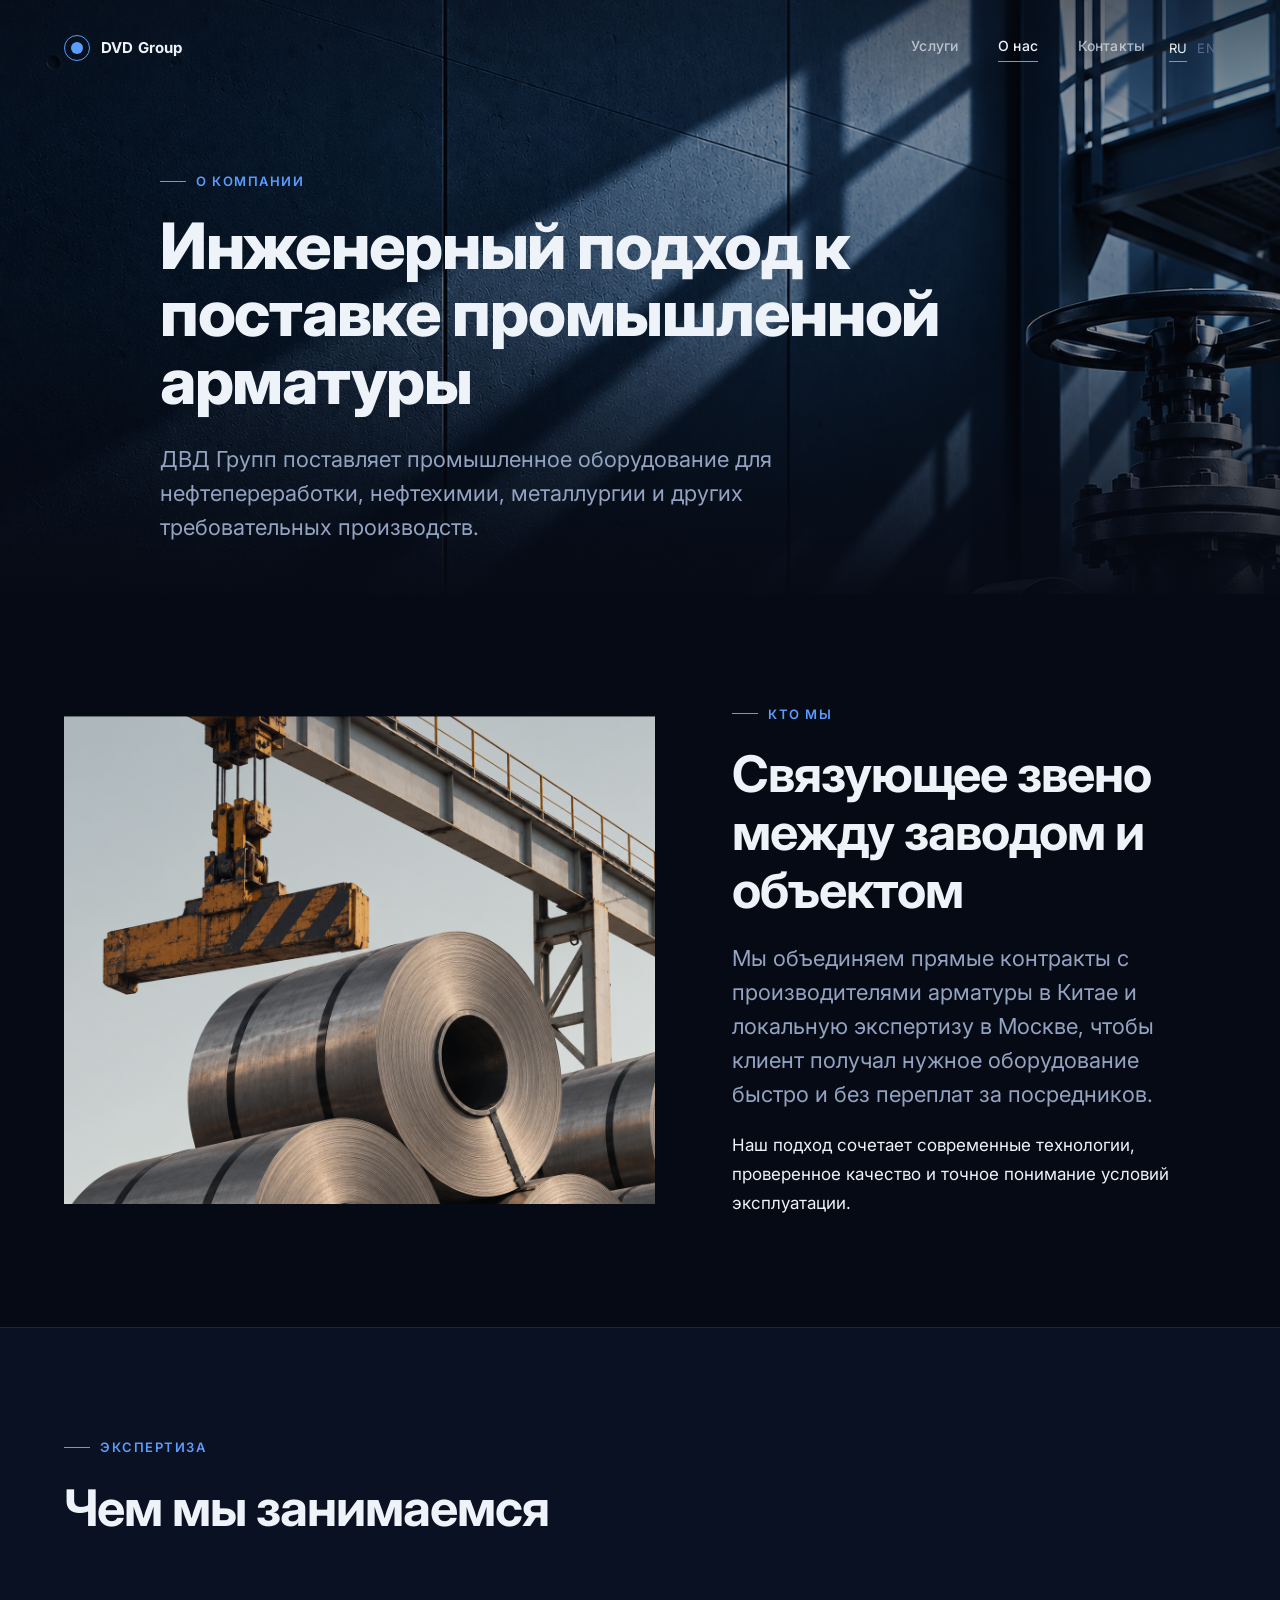
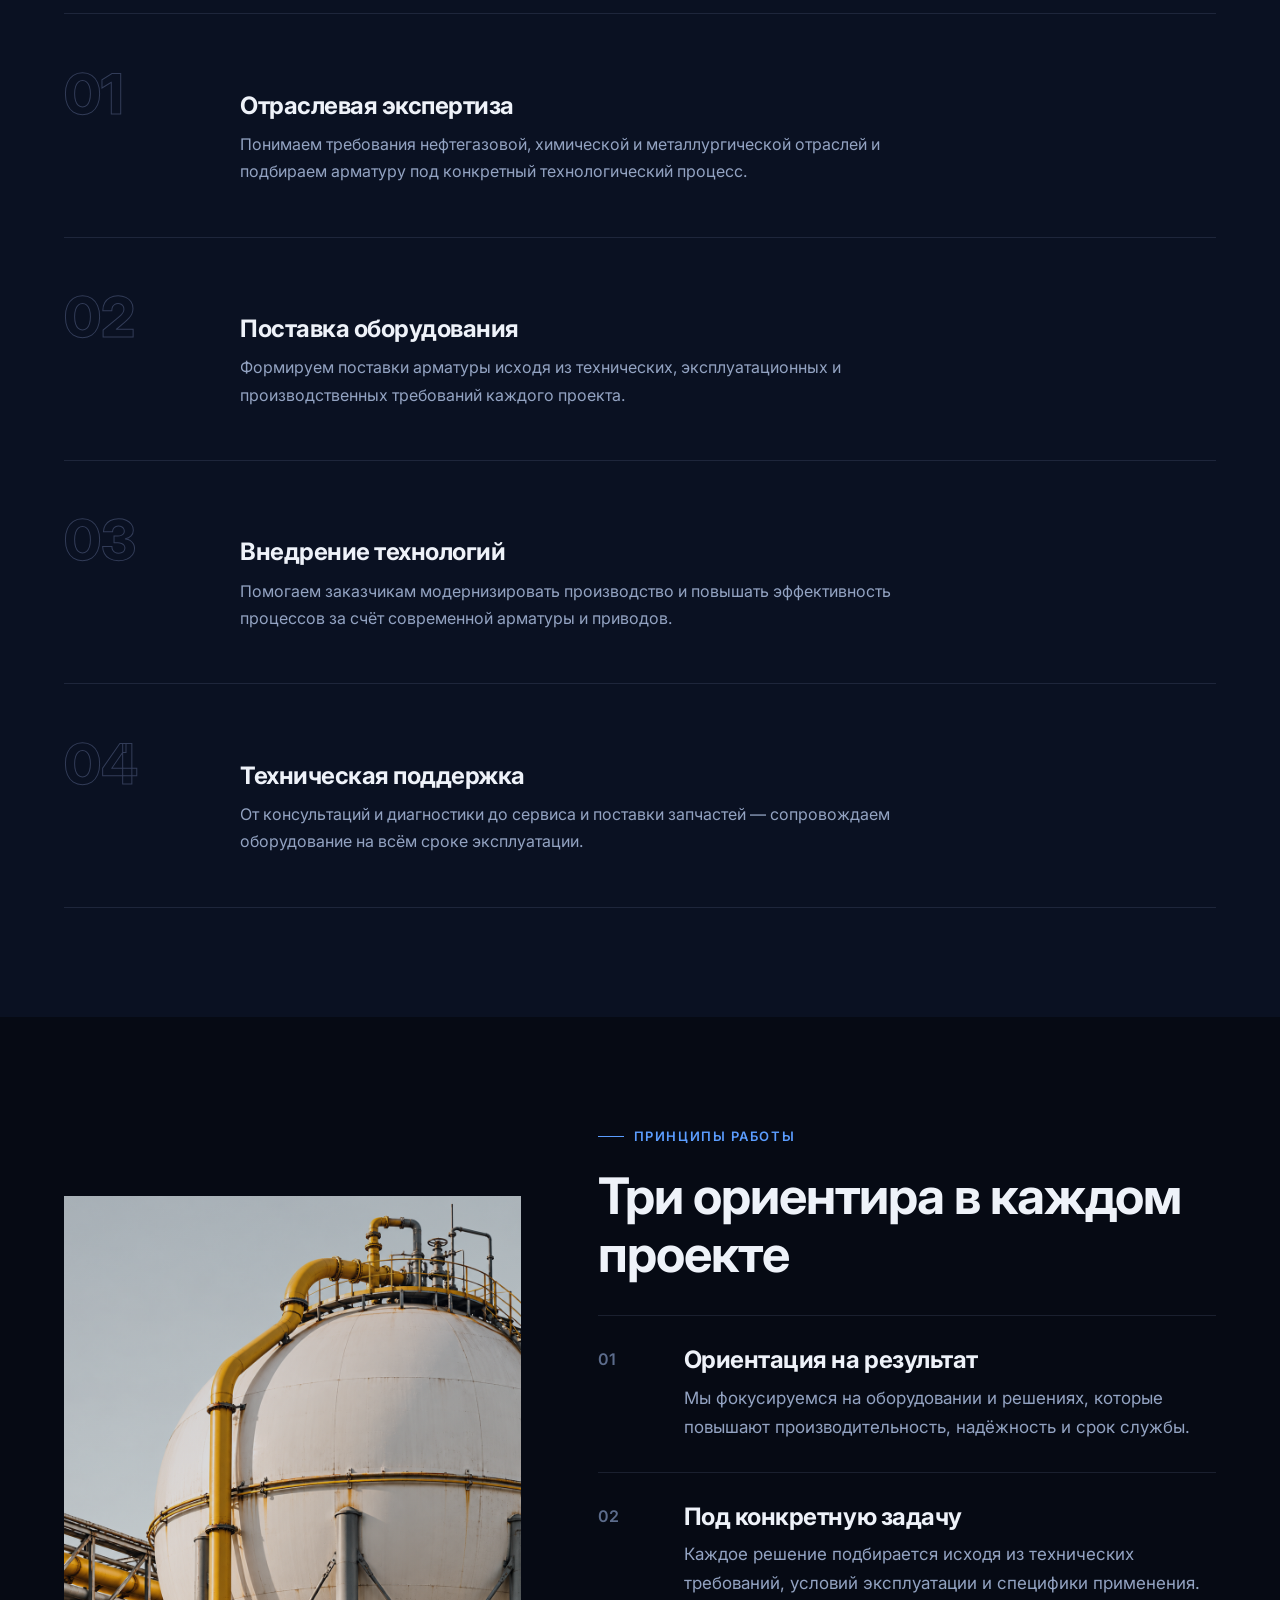
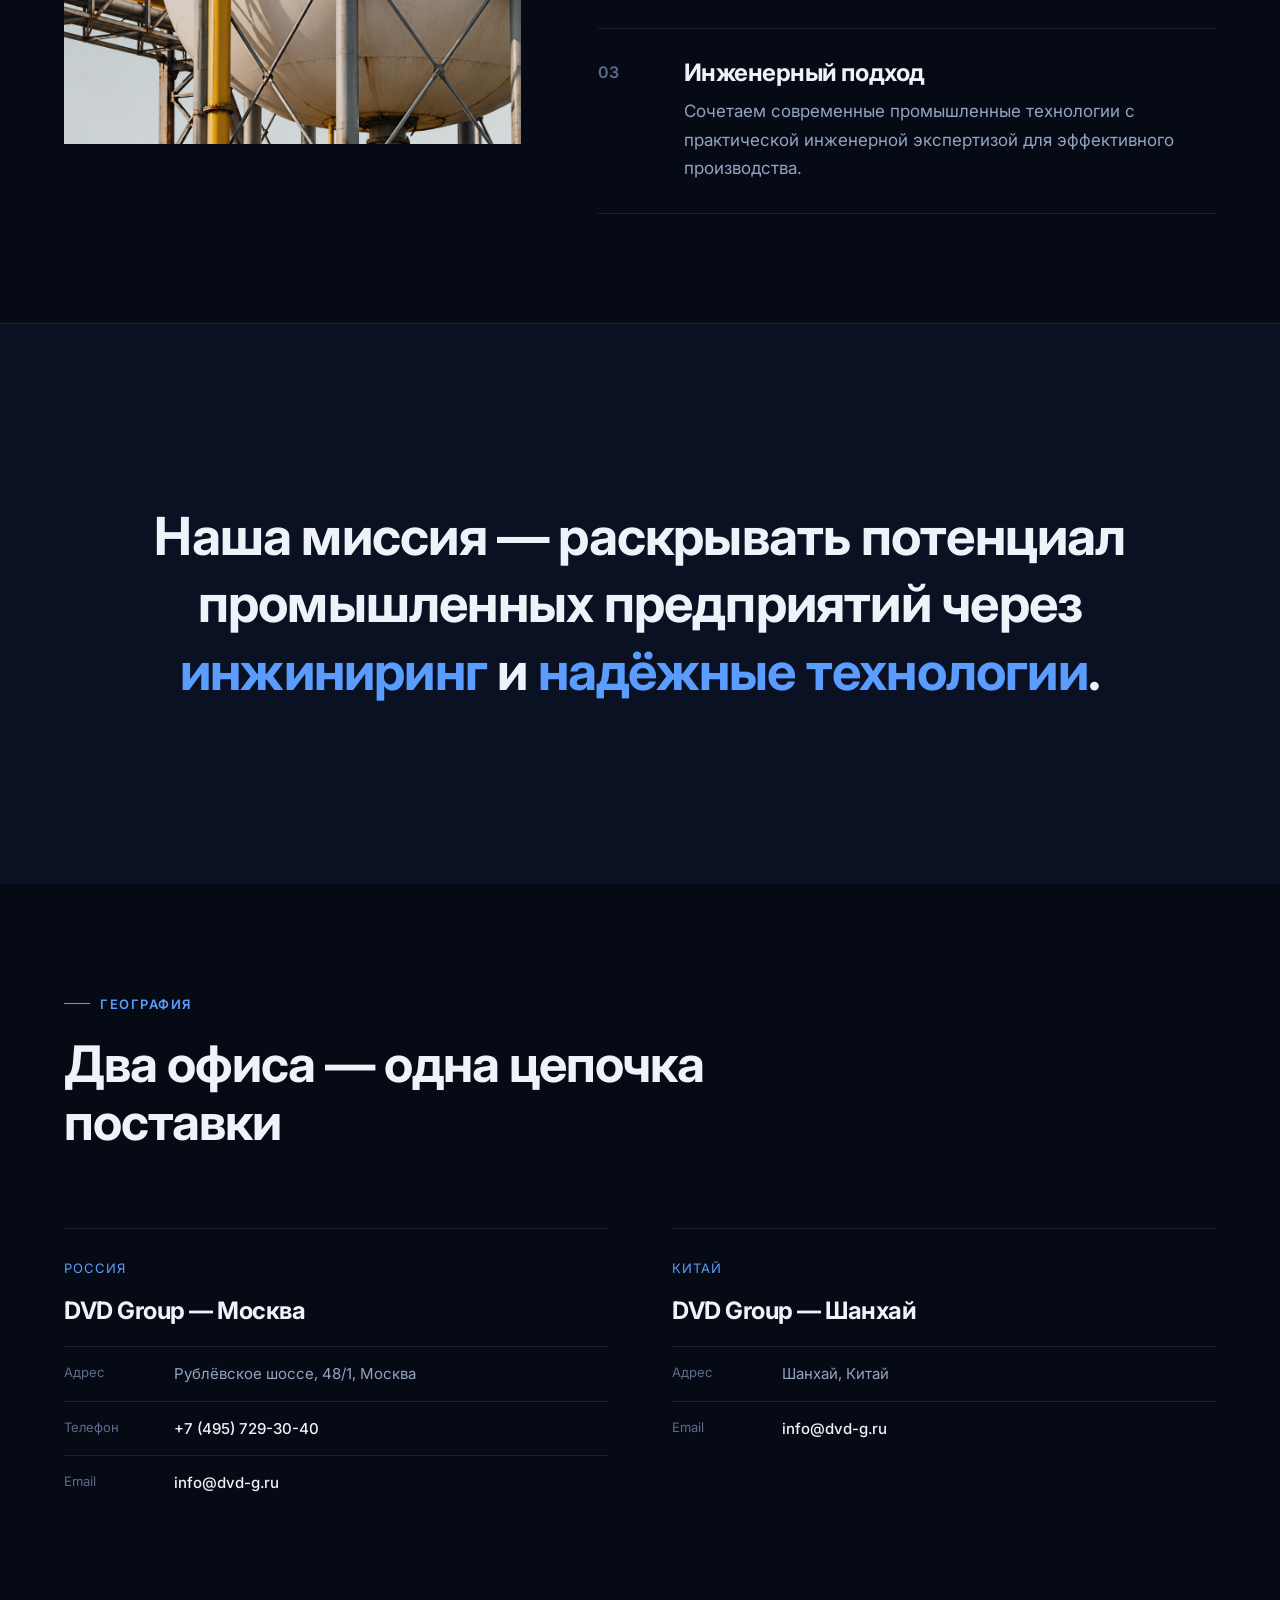
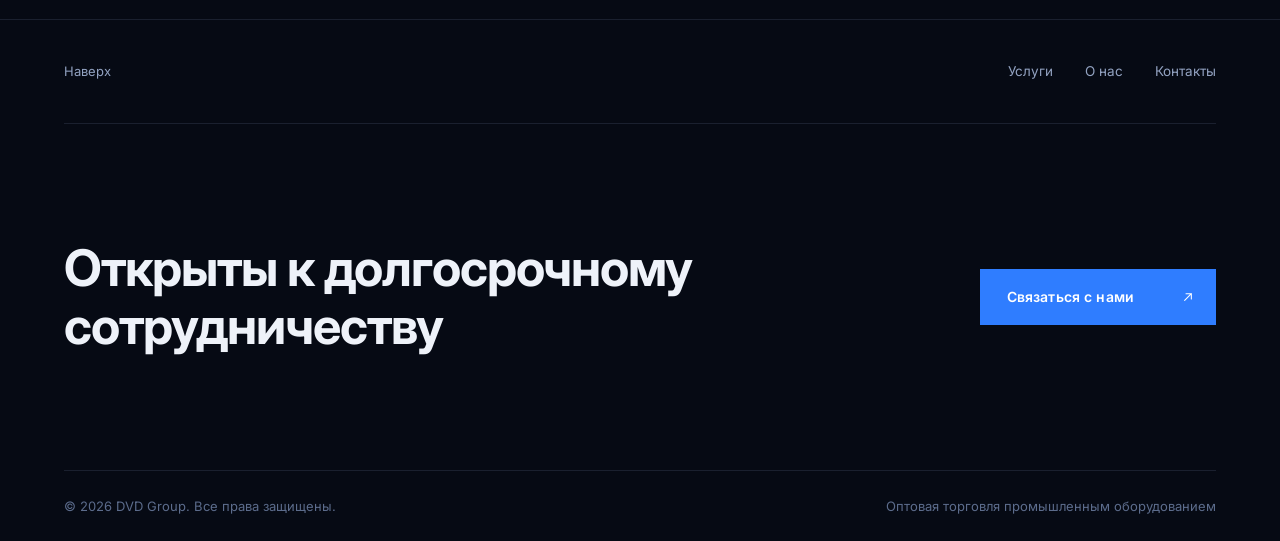
==== commit 906b7a0e: "Redesign site around an editorial industrial design system Full visual rebuild per detailed design b" ====
--- a/about.html
+++ b/about.html
@@ -8,7 +8,7 @@
 <link rel="icon" href="data:,">
 <link rel="preconnect" href="https://fonts.googleapis.com">
 <link rel="preconnect" href="https://fonts.gstatic.com" crossorigin>
-<link href="https://fonts.googleapis.com/css2?family=Droid+Sans:wght@400;700&family=Lato:ital,wght@0,100;0,300;0,400;0,700;0,900;1,300;1,400&family=Varela&display=swap" rel="stylesheet">
+<link href="https://fonts.googleapis.com/css2?family=Inter:ital,wght@0,400;0,500;0,600;0,700;0,800;0,900;1,400&display=swap" rel="stylesheet">
 <link rel="stylesheet" href="css/style.css">
 <script>document.documentElement.classList.add("js")</script>
 </head>
@@ -16,15 +16,16 @@
 
 <header class="site-header">
   <div class="container">
-    <div class="lang-switch lang-switch-desktop">
-      <button type="button" data-lang-btn="ru">Русский</button>
-      <button type="button" data-lang-btn="en">English</button>
-    </div>
+    <a href="index.html" class="brand"><span class="brand-mark" aria-hidden="true"></span><span class="brand-word">DVD Group</span></a>
     <nav class="main-nav">
       <a href="services.html"><span class="lang-ru">Услуги</span><span class="lang-en">Services</span></a>
       <a href="about.html" class="is-active"><span class="lang-ru">О нас</span><span class="lang-en">About</span></a>
       <a href="contact.html"><span class="lang-ru">Контакты</span><span class="lang-en">Contact</span></a>
     </nav>
+    <div class="lang-switch lang-switch-desktop">
+      <button type="button" data-lang-btn="ru">RU</button>
+      <button type="button" data-lang-btn="en">EN</button>
+    </div>
     <button type="button" class="nav-toggle" aria-label="Menu"><span></span></button>
   </div>
   <div class="mobile-panel">
@@ -32,12 +33,12 @@
     <a href="services.html"><span class="lang-ru">Услуги</span><span class="lang-en">Services</span></a>
     <a href="about.html"><span class="lang-ru">О нас</span><span class="lang-en">About</span></a>
     <a href="contact.html"><span class="lang-ru">Контакты</span><span class="lang-en">Contact</span></a>
-    <div class="lang-switch"><button type="button" data-lang-btn="ru">Русский</button><button type="button" data-lang-btn="en">English</button></div>
+    <div class="lang-switch"><button type="button" data-lang-btn="ru">RU</button><button type="button" data-lang-btn="en">EN</button></div>
   </div>
 </header>
 
 <section class="hero hero-sm">
-  <div class="hero-bg" style="background-image:url('images/valve-factory-qc.png')"></div>
+  <div class="hero-bg-wrap"><div class="hero-bg" style="background-image:url('images/valve-moody-blue.png')"></div></div>
   <div class="container hero-content">
     <div class="eyebrow"><span class="lang-ru">О компании</span><span class="lang-en">About the company</span></div>
     <h1><span class="lang-ru">Инженерный подход к поставке промышленной арматуры</span><span class="lang-en">An engineering approach to industrial valve supply</span></h1>
@@ -45,12 +46,28 @@
   </div>
 </section>
 
-<section class="section surface">
+<section class="section">
+  <div class="container">
+    <div class="split">
+      <div class="split-media reveal-img"><img src="images/industry-steel-coils.png" alt="Промышленное оборудование"></div>
+      <div class="reveal">
+        <div class="eyebrow"><span class="lang-ru">Кто мы</span><span class="lang-en">Who we are</span></div>
+        <h2><span class="lang-ru">Связующее звено между заводом и объектом</span><span class="lang-en">The link between the factory and the facility</span></h2>
+        <p class="lead"><span class="lang-ru">Мы объединяем прямые контракты с производителями арматуры в Китае и локальную экспертизу в Москве, чтобы клиент получал нужное оборудование быстро и без переплат за посредников.</span><span class="lang-en">We combine direct contracts with valve manufacturers in China and local expertise in Moscow, so customers get the right equipment quickly and without paying for extra intermediaries.</span></p>
+        <p><span class="lang-ru">Наш подход сочетает современные технологии, проверенное качество и точное понимание условий эксплуатации.</span><span class="lang-en">Our approach combines modern technology, proven quality and a clear understanding of each application.</span></p>
+      </div>
+    </div>
+  </div>
+</section>
+
+<section class="section surface hairline-t">
   <div class="container">
     <div class="section-head reveal">
-      <div>
-        <div class="kicker"><span class="lang-ru">Экспертиза</span><span class="lang-en">Expertise</span></div>
-        <h2><span class="lang-ru">Чем мы занимаемся</span><span class="lang-en">What we do</span></h2>
+      <div class="top">
+        <div>
+          <div class="eyebrow"><span class="lang-ru">Экспертиза</span><span class="lang-en">Expertise</span></div>
+          <h2><span class="lang-ru">Чем мы занимаемся</span><span class="lang-en">What we do</span></h2>
+        </div>
       </div>
     </div>
     <div class="timeline reveal">
@@ -76,22 +93,22 @@
 
 <section class="section">
   <div class="container">
-    <div class="about-points-wrap reveal">
-      <div class="about-points-media"><img src="images/precision-component.png" alt="Прецизионный узел оборудования"></div>
-      <div>
-        <div class="kicker"><span class="lang-ru">Принципы работы</span><span class="lang-en">How we operate</span></div>
-        <h2 style="margin-bottom:28px"><span class="lang-ru">Три ориентира в каждом проекте</span><span class="lang-en">Three guiding points in every project</span></h2>
+    <div class="about-points-wrap">
+      <div class="about-points-media reveal-img"><img src="images/industry-storage-tank.png" alt="Промышленный объект"></div>
+      <div class="reveal">
+        <div class="eyebrow"><span class="lang-ru">Принципы работы</span><span class="lang-en">How we operate</span></div>
+        <h2 style="margin-bottom:32px"><span class="lang-ru">Три ориентира в каждом проекте</span><span class="lang-en">Three guiding points in every project</span></h2>
         <div class="about-points-list">
           <div class="point-row">
-            <div class="point-number">01.</div>
+            <div class="point-number">01</div>
             <div><h3><span class="lang-ru">Ориентация на результат</span><span class="lang-en">Performance-oriented</span></h3><p><span class="lang-ru">Мы фокусируемся на оборудовании и решениях, которые повышают производительность, надёжность и срок службы.</span><span class="lang-en">We focus on equipment and solutions that improve productivity, reliability and long-term operating performance.</span></p></div>
           </div>
           <div class="point-row">
-            <div class="point-number">02.</div>
+            <div class="point-number">02</div>
             <div><h3><span class="lang-ru">Под конкретную задачу</span><span class="lang-en">Application-focused</span></h3><p><span class="lang-ru">Каждое решение подбирается исходя из технических требований, условий эксплуатации и специфики применения.</span><span class="lang-en">Every solution is selected around the customer's technical requirements, production conditions and specific application.</span></p></div>
           </div>
           <div class="point-row">
-            <div class="point-number">03.</div>
+            <div class="point-number">03</div>
             <div><h3><span class="lang-ru">Инженерный подход</span><span class="lang-en">Engineering-driven</span></h3><p><span class="lang-ru">Сочетаем современные промышленные технологии с практической инженерной экспертизой для эффективного производства.</span><span class="lang-en">We combine modern industrial technologies with practical engineering expertise to support efficient production.</span></p></div>
           </div>
         </div>
@@ -100,7 +117,7 @@
   </div>
 </section>
 
-<section class="manifesto surface">
+<section class="manifesto surface hairline-t">
   <div class="container">
     <blockquote class="reveal">
       <span class="lang-ru">Наша миссия — раскрывать потенциал промышленных предприятий через <span class="accent">инжиниринг</span> и <span class="accent">надёжные технологии</span>.</span>
@@ -112,24 +129,26 @@
 <section class="section">
   <div class="container">
     <div class="section-head reveal">
-      <div>
-        <div class="kicker"><span class="lang-ru">География</span><span class="lang-en">Presence</span></div>
-        <h2><span class="lang-ru">Два офиса — одна цепочка поставки</span><span class="lang-en">Two offices, one supply chain</span></h2>
+      <div class="top">
+        <div>
+          <div class="eyebrow"><span class="lang-ru">География</span><span class="lang-en">Presence</span></div>
+          <h2><span class="lang-ru">Два офиса — одна цепочка поставки</span><span class="lang-en">Two offices, one supply chain</span></h2>
+        </div>
       </div>
     </div>
-    <div class="office-grid reveal">
-      <div class="office-card">
+    <div class="office-list reveal">
+      <div class="office-col">
         <div class="flag"><span class="lang-ru">Россия</span><span class="lang-en">Russia</span></div>
         <h3>DVD Group — <span class="lang-ru">Москва</span><span class="lang-en">Moscow</span></h3>
-        <div class="row"><span class="k"><span class="lang-ru">Адрес</span><span class="lang-en">Address</span></span><span><span class="lang-ru">Рублёвское шоссе, 48/1, Москва</span><span class="lang-en">Rublevskoe highway 48/1, Moscow</span></span></div>
-        <div class="row"><span class="k"><span class="lang-ru">Телефон</span><span class="lang-en">Phone</span></span><a href="tel:+74957293040">+7 (495) 729-30-40</a></div>
-        <div class="row"><span class="k">Email</span><a href="mailto:info@dvd-g.ru">info@dvd-g.ru</a></div>
+        <div class="office-row"><span class="k"><span class="lang-ru">Адрес</span><span class="lang-en">Address</span></span><span><span class="lang-ru">Рублёвское шоссе, 48/1, Москва</span><span class="lang-en">Rublevskoe highway 48/1, Moscow</span></span></div>
+        <div class="office-row"><span class="k"><span class="lang-ru">Телефон</span><span class="lang-en">Phone</span></span><a href="tel:+74957293040">+7 (495) 729-30-40</a></div>
+        <div class="office-row"><span class="k">Email</span><a href="mailto:info@dvd-g.ru">info@dvd-g.ru</a></div>
       </div>
-      <div class="office-card">
+      <div class="office-col">
         <div class="flag"><span class="lang-ru">Китай</span><span class="lang-en">China</span></div>
         <h3>DVD Group — <span class="lang-ru">Шанхай</span><span class="lang-en">Shanghai</span></h3>
-        <div class="row"><span class="k"><span class="lang-ru">Адрес</span><span class="lang-en">Address</span></span><span><span class="lang-ru">Шанхай, Китай</span><span class="lang-en">Shanghai, China</span></span></div>
-        <div class="row"><span class="k">Email</span><a href="mailto:info@dvd-g.ru">info@dvd-g.ru</a></div>
+        <div class="office-row"><span class="k"><span class="lang-ru">Адрес</span><span class="lang-en">Address</span></span><span><span class="lang-ru">Шанхай, Китай</span><span class="lang-en">Shanghai, China</span></span></div>
+        <div class="office-row"><span class="k">Email</span><a href="mailto:info@dvd-g.ru">info@dvd-g.ru</a></div>
       </div>
     </div>
   </div>
--- a/css/style.css
+++ b/css/style.css
@@ -1,642 +1,515 @@
 /* ==========================================================================
-   DVD Group — design system
-   Rebuilt to follow the real q-industrial.com markup/fonts/component
-   structure (recovered from the site's own Webflow export), re-skinned in
-   blue instead of their red accent. The exact px/rem values of their
-   production stylesheet could not be fetched (network egress to their
-   domain/CDN is blocked from this environment) — spacing below is a
-   best-effort match from the DOM structure and inline style hints that
-   were present in the export, not a pixel-for-pixel copy.
+   DVD Group — editorial industrial design system
+   Layout/typography principles modeled on premium industrial corporate
+   sites (large editorial type, asymmetric composition, big numbering,
+   generous whitespace, alternating full-bleed/contained sections) —
+   content, brand and color palette are DVD Group's own.
    ========================================================================== */
 
 :root {
-  --bg: #030303;
-  --bg-soft: #0b0b0b;
-  --surface: #101010;
-  --surface-2: #161616;
-  --border: rgba(230, 230, 230, 0.14);
-  --border-strong: rgba(230, 230, 230, 0.32);
-  --text: #e6e6e6;
-  --text-muted: #9a9a9a;
-  --text-faint: #5e5e5e;
-  --blue: #0873dc;
-  --blue-bright: #3d97ff;
-  --blue-deep: #063f7a;
-  --radius: 4px;
-  --radius-sm: 3px;
-  --container: 1400px;
-  --ff-display: "Droid Sans", Arial, sans-serif;
-  --ff-accent: "Varela", "Droid Sans", Arial, sans-serif;
-  --ff-body: "Lato", Arial, sans-serif;
-}
-
-* { box-sizing: border-box; }
+  /* — color — */
+  --bg: #060a14;
+  --bg-soft: #0a1122;
+  --surface: #0e1830;
+  --surface-2: #121e3a;
+  --text: #eef2f9;
+  --text-muted: #93a3c2;
+  --text-faint: #5c6c8c;
+  --blue: #2f7dff;
+  --blue-bright: #5b9dff;
+  --blue-deep: #0b3d91;
+  --border: rgba(147, 163, 214, 0.14);
+  --border-strong: rgba(147, 163, 214, 0.30);
+  --scrim: rgba(4, 7, 15, 0.9);
+
+  /* — type — */
+  --ff: "Inter", -apple-system, "Segoe UI", Helvetica, Arial, sans-serif;
+  --fs-display: clamp(2.75rem, 2rem + 4.2vw, 6.75rem);
+  --fs-h1: clamp(2.25rem, 1.6rem + 3vw, 4.25rem);
+  --fs-h2: clamp(2rem, 1.55rem + 2vw, 3.5rem);
+  --fs-h3: clamp(1.25rem, 1.1rem + 0.5vw, 1.625rem);
+  --fs-lead: clamp(1.125rem, 1rem + 0.5vw, 1.375rem);
+  --fs-body: 1.0625rem;
+  --fs-small: 0.8125rem;
+  --fs-num: clamp(2.75rem, 2rem + 3vw, 5.5rem);
+  --lh-tight: 1.05;
+  --lh-heading: 1.15;
+  --lh-body: 1.7;
+  --ls-tight: -0.02em;
+  --ls-wide: 0.12em;
+
+  /* — space / layout — */
+  --container: 1360px;
+  --container-narrow: 860px;
+  --pad-inline: clamp(20px, 5vw, 64px);
+  --section-y: clamp(80px, 6vw + 2rem, 160px);
+  --section-y-sm: clamp(48px, 4vw, 88px);
+  --gap-editorial: clamp(32px, 6vw, 120px);
+
+  /* — misc — */
+  --radius: 2px;
+  --radius-sm: 1px;
+  --ease: cubic-bezier(.22, .61, .36, 1);
+  --dur-fast: .2s;
+  --dur: .5s;
+  --dur-slow: .9s;
+}
+
+*, *::before, *::after { box-sizing: border-box; }
 html { scroll-behavior: smooth; }
 
 body {
   margin: 0;
-  font-family: var(--ff-body);
+  font-family: var(--ff);
   background: var(--bg);
   color: var(--text);
+  font-size: var(--fs-body);
+  line-height: var(--lh-body);
+  font-weight: 400;
   -webkit-font-smoothing: antialiased;
-  line-height: 1.6;
   overflow-wrap: break-word;
-  font-size: 16px;
-}
-
-h1, h2, h3, h4 { font-family: var(--ff-display); }
-
-/* Grid/flex items default to a min-width based on their content, which can
-   overflow narrow mobile columns when a word is long — reset it everywhere. */
-.stat, .point-row, .card, .chip-card, .timeline-row > div, .office-card,
-.split > *, .footer-col, .cards-grid > *, .chip-grid > * {
-  min-width: 0;
-}
-
+  overflow-x: hidden;
+}
+
+h1, h2, h3, h4 {
+  font-family: var(--ff);
+  font-weight: 700;
+  letter-spacing: var(--ls-tight);
+  line-height: var(--lh-heading);
+  margin: 0;
+}
+p { margin: 0; }
 img { max-width: 100%; display: block; }
 a { color: inherit; text-decoration: none; }
 button { font-family: inherit; }
 ul { margin: 0; padding: 0; list-style: none; }
 
-.container {
-  width: 100%;
-  max-width: var(--container);
-  margin: 0 auto;
-  padding: 0 clamp(20px, 5vw, 64px);
-}
+/* min-width:0 safety net — flex/grid items default to a content-based
+   min-width that can overflow narrow mobile columns on a long word;
+   this resets it everywhere without affecting explicit widths. */
+*, *::before, *::after { min-width: 0; }
+
+.container { width: 100%; max-width: var(--container); margin: 0 auto; padding: 0 var(--pad-inline); }
+.container-narrow { width: 100%; max-width: var(--container-narrow); margin: 0 auto; padding: 0 var(--pad-inline); }
 
 /* language toggle -------------------------------------------------------- */
 html:not([data-lang="en"]) .lang-en { display: none; }
 html[data-lang="en"] .lang-ru { display: none; }
 
-/* reveal on scroll (progressive enhancement: hidden only once JS confirms
-   it can reveal again, so no-JS / failed-JS visitors always see content) */
-.js .reveal {
-  opacity: 0;
-  transform: translateY(28px);
-  transition: opacity 0.7s ease, transform 0.7s ease;
-}
+/* reveal-on-scroll (progressive enhancement, gated behind .js so content
+   is never permanently hidden if JS fails) -------------------------------- */
+.js .reveal { opacity: 0; transform: translateY(36px); transition: opacity var(--dur-slow) var(--ease), transform var(--dur-slow) var(--ease); }
 .js .reveal.is-visible { opacity: 1; transform: translateY(0); }
-
-/* ==========================================================================
-   Header — language switcher on the left, nav on the right, no logo
-   (this is the real q-industrial.com header arrangement)
+.js .reveal-img { clip-path: inset(0 0 12% 0); }
+.js .reveal-img img { transform: scale(1.12); transition: transform 1.1s var(--ease); }
+.js .reveal-img { transition: clip-path 1.1s var(--ease); }
+.js .reveal-img.is-visible { clip-path: inset(0 0 0 0); }
+.js .reveal-img.is-visible img { transform: scale(1); }
+@media (prefers-reduced-motion: reduce) {
+  .js .reveal, .js .reveal-img, .js .reveal-img img { transition: none !important; transform: none !important; clip-path: none !important; opacity: 1 !important; }
+}
+
+/* ==========================================================================
+   Type utility classes
+   ========================================================================== */
+.eyebrow {
+  display: flex; align-items: center; gap: 10px;
+  font-size: var(--fs-small); font-weight: 600; letter-spacing: var(--ls-wide);
+  text-transform: uppercase; color: var(--blue-bright); margin: 0 0 20px;
+}
+.eyebrow::before { content: ""; width: 26px; height: 1px; background: var(--blue-bright); }
+.eyebrow.on-light { color: var(--blue-deep); }
+
+h1.display, .h-display {
+  font-size: var(--fs-display); line-height: var(--lh-tight); font-weight: 800; letter-spacing: -0.03em;
+}
+h1 { font-size: var(--fs-h1); line-height: var(--lh-tight); font-weight: 800; }
+h2 { font-size: var(--fs-h2); }
+h3 { font-size: var(--fs-h3); font-weight: 700; }
+.lead { font-size: var(--fs-lead); font-weight: 400; color: var(--text-muted); line-height: 1.55; }
+.muted { color: var(--text-muted); font-weight: 400; }
+.faint { color: var(--text-faint); }
+
+/* ==========================================================================
+   Header
    ========================================================================== */
 .site-header {
-  position: fixed;
-  top: 0; left: 0; right: 0;
-  z-index: 100;
-  padding: 28px 0;
-  transition: background 0.3s ease, border-color 0.3s ease, padding 0.3s ease;
+  position: fixed; top: 0; left: 0; right: 0; z-index: 100;
+  padding: 34px 0;
+  transition: background var(--dur) var(--ease), padding var(--dur) var(--ease), border-color var(--dur) var(--ease);
   border-bottom: 1px solid transparent;
 }
 .site-header.is-scrolled {
-  background: rgba(3, 3, 3, 0.88);
-  backdrop-filter: blur(10px);
-  border-bottom-color: var(--border);
-  padding: 18px 0;
-}
-.site-header .container {
-  display: flex;
-  align-items: center;
-  gap: 24px;
-}
-
-.lang-switch { display: flex; align-items: center; gap: 12px; margin-right: auto; }
+  background: rgba(6, 10, 20, 0.82); backdrop-filter: blur(14px);
+  border-bottom-color: var(--border); padding: 18px 0;
+}
+.site-header .container { display: flex; align-items: center; gap: 24px; }
+
+.brand { display: flex; align-items: center; gap: 11px; margin-right: auto; }
+.brand-mark { width: 26px; height: 26px; border-radius: 50%; border: 1.5px solid var(--blue-bright); position: relative; flex: none; }
+.brand-mark::before { content: ""; position: absolute; inset: 6px; border-radius: 50%; background: var(--blue-bright); }
+.brand-word { font-size: 15px; font-weight: 700; letter-spacing: 0.01em; color: var(--text); }
+
+.lang-switch { display: flex; align-items: center; gap: 10px; }
 .lang-switch button {
-  border: none;
-  background: transparent;
-  color: var(--text-faint);
-  padding: 0;
-  cursor: pointer;
-  font-family: var(--ff-accent);
-  font-size: 13px;
-  font-weight: 400;
-  letter-spacing: 0.02em;
-  text-decoration: none;
-  transition: color 0.2s ease;
-}
-.lang-switch button.is-active { color: var(--text); text-decoration: underline; text-underline-offset: 3px; }
+  border: none; background: none; cursor: pointer; padding: 4px 0;
+  font-size: var(--fs-small); color: var(--text-faint); letter-spacing: 0.02em;
+  transition: color var(--dur-fast) ease; position: relative;
+}
+.lang-switch button::after {
+  content: ""; position: absolute; left: 0; bottom: -2px; height: 1px; width: 0;
+  background: var(--blue-bright); transition: width var(--dur-fast) var(--ease);
+}
+.lang-switch button.is-active { color: var(--text); }
+.lang-switch button.is-active::after { width: 100%; }
 .lang-switch button:hover { color: var(--text); }
 
-.main-nav { display: flex; align-items: center; gap: 32px; margin-left: auto; }
+.main-nav { display: flex; align-items: center; gap: 40px; margin-left: auto; }
 .main-nav a {
-  font-family: var(--ff-accent);
-  font-size: 14px;
-  font-weight: 400;
-  letter-spacing: 0.01em;
-  color: var(--text);
-  opacity: 0.75;
-  transition: opacity 0.2s ease;
-}
-.main-nav a:hover { opacity: 1; }
-.main-nav a.is-active { opacity: 1; }
+  font-size: 14px; font-weight: 500; letter-spacing: 0.01em; color: var(--text);
+  opacity: 0.68; transition: opacity var(--dur-fast) ease; position: relative; padding-bottom: 4px;
+}
+.main-nav a::after {
+  content: ""; position: absolute; left: 0; bottom: 0; height: 1px; width: 0;
+  background: var(--blue-bright); transition: width var(--dur-fast) var(--ease);
+}
+.main-nav a:hover, .main-nav a.is-active { opacity: 1; }
+.main-nav a.is-active::after { width: 100%; }
 
 .nav-toggle {
-  display: none;
-  width: 40px; height: 40px;
-  border: 1px solid var(--border);
-  border-radius: var(--radius-sm);
-  background: rgba(255,255,255,0.03);
-  cursor: pointer;
-  position: relative;
+  display: none; width: 42px; height: 42px; border: 1px solid var(--border); border-radius: var(--radius-sm);
+  background: rgba(255,255,255,0.02); cursor: pointer; position: relative;
 }
 .nav-toggle span, .nav-toggle span::before, .nav-toggle span::after {
-  content: "";
-  position: absolute; left: 10px; right: 10px;
-  height: 1px; background: var(--text);
-  transition: transform 0.25s ease, opacity 0.25s ease, top 0.25s ease;
-}
-.nav-toggle span { top: 19px; }
+  content: ""; position: absolute; left: 11px; right: 11px; height: 1px; background: var(--text);
+  transition: transform var(--dur-fast) ease, opacity var(--dur-fast) ease, top var(--dur-fast) ease;
+}
+.nav-toggle span { top: 20px; }
 .nav-toggle span::before { top: -6px; }
 .nav-toggle span::after { top: 6px; }
 .nav-toggle.is-open span { background: transparent; }
 .nav-toggle.is-open span::before { top: 0; transform: rotate(45deg); }
 .nav-toggle.is-open span::after { top: 0; transform: rotate(-45deg); }
-
 .mobile-panel { display: none; }
 
 /* ==========================================================================
-   Buttons — the real site's two-part "text box + arrow box" CTA
-   ========================================================================== */
-.btn-row { display: flex; flex-wrap: wrap; gap: 16px; }
-.btn-cta {
-  display: inline-flex;
-  align-items: stretch;
-  font-family: var(--ff-accent);
-  font-size: 14px;
-  letter-spacing: 0.01em;
-}
+   Buttons
+   ========================================================================== */
+.btn-row { display: flex; flex-wrap: wrap; gap: 16px; align-items: center; }
+.btn-cta { display: inline-flex; align-items: stretch; font-size: 14px; font-weight: 600; letter-spacing: 0.01em; }
 .btn-cta .txt-box {
-  display: flex; align-items: center;
-  padding: 0 22px;
-  height: 52px;
-  border: 1px solid var(--border-strong);
-  border-right: none;
-  color: var(--text);
-  white-space: nowrap;
+  display: flex; align-items: center; padding: 0 26px; height: 56px;
+  border: 1px solid var(--border-strong); border-right: none; color: var(--text); white-space: nowrap;
+  transition: background var(--dur-fast) ease;
 }
 .btn-cta .arrow-box {
-  display: flex; align-items: center; justify-content: center;
-  width: 52px; height: 52px;
-  border: 1px solid var(--border-strong);
-  transition: transform 0.2s ease;
+  display: flex; align-items: center; justify-content: center; width: 56px; height: 56px;
+  border: 1px solid var(--border-strong); transition: transform var(--dur-fast) var(--ease), background var(--dur-fast) ease;
 }
 .btn-cta .arrow-box svg { width: 16px; height: 16px; }
-.btn-cta:hover .arrow-box { transform: translate(2px, -2px); }
+.btn-cta:hover .arrow-box { transform: translate(3px, -3px); }
+.btn-cta:hover .txt-box { background: rgba(255,255,255,0.04); }
 .btn-cta.filled .txt-box, .btn-cta.filled .arrow-box { background: var(--blue); border-color: var(--blue); color: #fff; }
 .btn-cta.filled:hover .txt-box, .btn-cta.filled:hover .arrow-box { background: var(--blue-bright); border-color: var(--blue-bright); }
+.link-arrow { display: inline-flex; align-items: center; gap: 10px; font-size: 14px; font-weight: 600; color: var(--text); }
+.link-arrow svg { width: 15px; height: 15px; transition: transform var(--dur-fast) var(--ease); }
+.link-arrow:hover svg { transform: translate(3px, -3px); }
 
 /* ==========================================================================
    Hero
    ========================================================================== */
-.hero {
-  position: relative;
-  min-height: 100vh;
-  display: flex;
-  align-items: flex-end;
-  padding-top: 160px;
-  padding-bottom: clamp(56px, 8vw, 110px);
-  overflow: hidden;
-  background: var(--bg);
-}
-.hero-bg {
-  position: absolute; inset: 0;
-  background-size: cover;
-  background-position: center;
-}
+.hero { position: relative; min-height: 100vh; display: flex; align-items: flex-end; overflow: hidden; background: var(--bg); }
+.hero-bg-wrap { position: absolute; inset: -6% 0 0 0; overflow: hidden; }
+.hero-bg { position: absolute; inset: 0; background-size: cover; background-position: center; will-change: transform; }
 .hero-bg::after {
-  content: "";
-  position: absolute; inset: 0;
-  background: linear-gradient(180deg, rgba(3,3,3,0.72) 0%, rgba(3,3,3,0.4) 22%, rgba(3,3,3,0.35) 45%, rgba(3,3,3,0.95) 100%);
-}
-.hero-content {
-  position: relative;
-  z-index: 2;
-  max-width: 900px;
-  min-width: 0;
-  width: 100%;
-}
-.eyebrow {
-  display: flex;
-  align-items: center;
-  gap: 10px;
-  font-family: var(--ff-accent);
-  font-size: 13px;
-  font-weight: 400;
-  letter-spacing: 0.08em;
-  text-transform: uppercase;
-  color: var(--text-muted);
-  margin-bottom: 24px;
-}
-.eyebrow::before { content: ""; width: 28px; height: 1px; background: var(--blue-bright); }
-
-.hero h1, h1.page-h1 {
-  font-family: var(--ff-display);
-  font-size: clamp(32px, 5vw, 58px);
-  line-height: 1.08;
-  font-weight: 700;
-  letter-spacing: -0.01em;
-  margin: 0 0 24px;
-}
-.hero p.lead, p.lead {
-  font-family: var(--ff-body);
-  font-size: clamp(16px, 1.4vw, 19px);
-  font-weight: 300;
-  color: var(--text-muted);
-  max-width: 620px;
-  margin: 0 0 36px;
-}
-.text-blue { color: var(--blue-bright); }
-
-.hero.hero-sm { min-height: 60vh; align-items: center; }
-.hero.hero-sm .hero-content { max-width: 900px; }
+  content: ""; position: absolute; inset: 0;
+  background: linear-gradient(180deg, rgba(6,10,20,.7) 0%, rgba(6,10,20,.38) 26%, rgba(6,10,20,.42) 55%, rgba(6,10,20,.97) 100%);
+}
+.hero-content { position: relative; z-index: 2; max-width: 920px; padding: 200px 0 clamp(64px,9vw,120px); width: 100%; min-width: 0; }
+.hero h1 { margin: 0 0 28px; }
+.hero .lead { max-width: 620px; margin: 0 0 40px; }
 
 .hero-scroll-cue {
-  position: absolute;
-  left: clamp(20px,5vw,64px);
-  bottom: 40px;
-  z-index: 2;
-  display: flex;
-  align-items: center;
-  gap: 12px;
-  color: var(--text-faint);
-  font-family: var(--ff-accent);
-  font-size: 12px;
-  letter-spacing: 0.08em;
-  text-transform: uppercase;
-}
-.scroll-line { width: 1px; height: 36px; background: linear-gradient(var(--blue-bright), transparent); position: relative; overflow: hidden; }
+  position: absolute; left: var(--pad-inline); bottom: 40px; z-index: 2;
+  display: flex; align-items: center; gap: 12px; color: var(--text-faint);
+  font-size: 11px; letter-spacing: var(--ls-wide); text-transform: uppercase;
+}
+.scroll-line { width: 1px; height: 40px; background: rgba(147,163,214,.2); position: relative; overflow: hidden; }
 .scroll-line::after {
-  content: ""; position: absolute; top: -36px; left: 0; width: 100%; height: 36px;
-  background: linear-gradient(var(--blue-bright), transparent);
-  animation: scrollcue 2s ease-in-out infinite;
-}
-@keyframes scrollcue { to { top: 36px; } }
+  content: ""; position: absolute; top: -40px; left: 0; width: 100%; height: 40px;
+  background: linear-gradient(var(--blue-bright), transparent); animation: scrollcue 2.2s ease-in-out infinite;
+}
+@keyframes scrollcue { to { top: 40px; } }
+
+.hero.hero-sm { min-height: 66vh; align-items: center; }
+.hero.hero-sm .hero-content { padding: 160px 0 0; max-width: 960px; }
 
 /* rotating valve motif ------------------------------------------------------ */
-.valve-mark {
-  position: absolute;
-  right: clamp(-40px, 4vw, 80px);
-  top: 50%;
-  transform: translateY(-50%);
-  width: clamp(220px, 28vw, 440px);
-  height: clamp(220px, 28vw, 440px);
-  z-index: 1;
-  opacity: 0.35;
-  pointer-events: none;
-}
-.valve-mark svg { width: 100%; height: 100%; animation: spin 34s linear infinite; }
-.valve-mark .hub { animation: spin 22s linear infinite reverse; transform-origin: 100px 100px; }
+.valve-mark { position: absolute; right: clamp(-60px, 2vw, 40px); top: 50%; transform: translateY(-50%);
+  width: clamp(240px, 26vw, 460px); height: clamp(240px, 26vw, 460px); z-index: 1; opacity: 0.4; pointer-events: none; }
+.valve-mark svg { width: 100%; height: 100%; animation: spin 40s linear infinite; }
+.valve-mark .hub { animation: spin 26s linear infinite reverse; transform-origin: 100px 100px; }
 @keyframes spin { to { transform: rotate(360deg); } }
 
 /* ==========================================================================
-   Sections
+   Section scaffolding
    ========================================================================== */
 section { position: relative; }
-.section { padding: clamp(72px, 11vw, 160px) 0; }
-.section-tight { padding: clamp(44px, 6vw, 88px) 0; }
-.section-head {
-  display: flex;
-  justify-content: space-between;
-  align-items: flex-end;
-  gap: 24px;
-  margin-bottom: clamp(40px, 6vw, 72px);
-  flex-wrap: wrap;
-}
-.section-head h2 { max-width: 700px; }
-.kicker {
-  font-family: var(--ff-accent);
-  font-size: 13px;
-  font-weight: 400;
-  letter-spacing: 0.1em;
-  text-transform: uppercase;
-  color: var(--blue-bright);
-  margin: 0 0 16px;
-}
-h2 {
-  font-family: var(--ff-display);
-  font-size: clamp(26px, 3.2vw, 44px);
-  line-height: 1.16;
-  font-weight: 700;
-  letter-spacing: -0.01em;
-  margin: 0;
-}
-h2 .grey-txt, .grey-txt { color: var(--text-muted); font-weight: 400; }
-.section-head p { font-weight: 300; color: var(--text-muted); max-width: 420px; margin: 0; }
-
+.section { padding: var(--section-y) 0; }
+.section-sm { padding: var(--section-y-sm) 0; }
 .surface { background: var(--bg-soft); }
-
-/* numbered value points — real layout: one image + a stacked numbered list
-   (not a card grid) ---------------------------------------------------- */
-.about-points-wrap {
-  display: grid;
-  grid-template-columns: 1fr 1fr;
-  gap: clamp(32px, 6vw, 96px);
-  align-items: center;
-}
-.about-points-media {
-  border-radius: var(--radius);
-  overflow: hidden;
-  aspect-ratio: 4/4.6;
-  border: 1px solid var(--border);
-}
-.about-points-media img { width: 100%; height: 100%; object-fit: cover; }
-.about-points-list { display: flex; flex-direction: column; }
-.point-row {
-  display: grid;
-  grid-template-columns: 56px 1fr;
-  gap: 20px;
-  padding: 26px 0;
-  border-top: 1px solid var(--border);
-}
+.hairline-t { border-top: 1px solid var(--border); }
+.hairline-b { border-bottom: 1px solid var(--border); }
+
+.section-head { margin-bottom: clamp(48px, 6vw, 96px); }
+.section-head .top { display: flex; justify-content: space-between; align-items: flex-end; gap: 32px; flex-wrap: wrap; }
+.section-head h2 { max-width: 820px; }
+.section-head .lead { max-width: 440px; margin: 0; padding-bottom: 6px; }
+.section-num { font-size: var(--fs-small); color: var(--text-faint); letter-spacing: 0.06em; margin-top: 20px; }
+
+/* stat strip --------------------------------------------------------------*/
+.stats-row { display: flex; flex-wrap: wrap; }
+.stat { flex: 1 1 200px; padding: 36px clamp(16px, 2.4vw, 40px); border-left: 1px solid var(--border); }
+.stat:first-child { border-left: none; padding-left: 0; }
+.stat .v { font-size: clamp(2rem, 1.4rem + 2vw, 3.25rem); font-weight: 800; letter-spacing: -0.02em; }
+.stat .l { font-size: 14px; color: var(--text-muted); margin-top: 10px; max-width: 22ch; }
+
+/* ==========================================================================
+   Editorial numbered index list — replaces generic 3-card grids
+   ========================================================================== */
+.idx-list { display: flex; flex-direction: column; }
+.idx-row {
+  display: grid; grid-template-columns: 100px 1fr auto; align-items: center; gap: 32px;
+  padding: clamp(28px, 3.4vw, 44px) 0; border-top: 1px solid var(--border);
+  transition: padding-left var(--dur) var(--ease);
+}
+.idx-list .idx-row:last-child { border-bottom: 1px solid var(--border); }
+.idx-row:hover { padding-left: 14px; }
+.idx-row .n { font-size: var(--fs-small); color: var(--text-faint); font-variant-numeric: tabular-nums; }
+.idx-row .body h3 { margin: 0 0 10px; }
+.idx-row .body p { color: var(--text-muted); max-width: 60ch; margin: 0; }
+.idx-row .go { width: 40px; height: 40px; border-radius: 50%; border: 1px solid var(--border-strong);
+  display: flex; align-items: center; justify-content: center; flex: none;
+  transition: background var(--dur-fast) ease, transform var(--dur-fast) var(--ease), border-color var(--dur-fast) ease; }
+.idx-row .go svg { width: 14px; height: 14px; transition: transform var(--dur-fast) var(--ease); }
+.idx-row:hover .go { background: var(--blue); border-color: var(--blue); }
+.idx-row:hover .go svg { transform: translate(2px, -2px); }
+.idx-row .tags { display: flex; gap: 8px; flex-wrap: wrap; margin-top: 16px; }
+.idx-row .tags span { font-size: 12px; color: var(--text-faint); border: 1px solid var(--border); border-radius: 100px; padding: 5px 12px; }
+
+@media (max-width: 700px) {
+  .idx-row { grid-template-columns: 44px 1fr; }
+  .idx-row .go { display: none; }
+}
+
+/* category index (services page) — two columns of rows ------------------- */
+.cat-grid { display: grid; grid-template-columns: 1fr 1fr; column-gap: clamp(32px, 5vw, 96px); }
+.cat-row { padding: 26px 0; border-top: 1px solid var(--border); display: flex; justify-content: space-between; gap: 20px; }
+.cat-grid .cat-col:last-child .cat-row:last-child,
+.cat-grid .cat-col .cat-row:last-child { border-bottom: 1px solid var(--border); }
+.cat-row .name { font-size: 17px; font-weight: 600; }
+.cat-row .spec { color: var(--text-faint); font-size: 13.5px; text-align: right; max-width: 46%; }
+.cat-row .n { font-size: 12px; color: var(--text-faint); margin-right: 14px; }
+.cat-row .left { display: flex; gap: 14px; }
+
+@media (max-width: 760px) { .cat-grid { grid-template-columns: 1fr; column-gap: 0; } }
+
+/* pillars — large alternating stacked rows (not a card grid) -------------- */
+.pillars { display: flex; flex-direction: column; }
+.pillar {
+  display: grid; grid-template-columns: 0.9fr 1.1fr; gap: clamp(32px, 6vw, 96px); align-items: center;
+  padding: clamp(48px, 6vw, 96px) 0; border-top: 1px solid var(--border);
+}
+.pillars .pillar:last-child { border-bottom: 1px solid var(--border); }
+.pillar:nth-child(even) .pillar-media { order: 2; }
+.pillar-num { font-size: var(--fs-num); font-weight: 800; line-height: 1; color: transparent;
+  -webkit-text-stroke: 1px var(--border-strong); letter-spacing: -0.02em; }
+.pillar h3 { font-size: clamp(1.375rem, 1.1rem + 1vw, 2rem); margin: 20px 0 16px; }
+.pillar p { color: var(--text-muted); max-width: 52ch; margin: 0 0 20px; }
+.pillar-media { aspect-ratio: 4/3.1; overflow: hidden; position: relative; }
+.pillar-media img { width: 100%; height: 100%; object-fit: cover; transition: transform 1.2s var(--ease); }
+.pillar-media:hover img { transform: scale(1.06); }
+.pillar-media::after { content: ""; position: absolute; inset: 0; background: linear-gradient(160deg, rgba(11,20,46,.22), rgba(6,10,20,.06)); }
+
+@media (max-width: 900px) {
+  .pillar, .pillar:nth-child(even) { grid-template-columns: 1fr; }
+  .pillar:nth-child(even) .pillar-media { order: 0; }
+}
+
+/* about-points — image + stacked numbered list ----------------------------*/
+.about-points-wrap { display: grid; grid-template-columns: 0.85fr 1.15fr; gap: clamp(32px, 6vw, 110px); align-items: center; }
+.about-points-media { aspect-ratio: 4/4.8; overflow: hidden; position: relative; }
+.about-points-media img { width: 100%; height: 100%; object-fit: cover; transition: transform 1.2s var(--ease); }
+.about-points-media:hover img { transform: scale(1.05); }
+.about-points-media::after { content: ""; position: absolute; inset: 0; background: linear-gradient(160deg, rgba(11,20,46,.22), rgba(6,10,20,.06)); }
+.point-row { display: grid; grid-template-columns: 64px 1fr; gap: 22px; padding: 30px 0; border-top: 1px solid var(--border); }
 .about-points-list .point-row:last-child { border-bottom: 1px solid var(--border); }
-.point-row .point-number { font-family: var(--ff-display); font-size: 15px; color: var(--text-faint); }
-.point-row h3 { font-family: var(--ff-display); font-size: 19px; font-weight: 700; margin: 0 0 10px; }
-.point-row p { font-weight: 300; color: var(--text-muted); margin: 0; font-size: 15px; }
-
-/* cards / services grid --------------------------------------------------- */
-.cards-grid {
-  display: grid;
-  grid-template-columns: repeat(3, 1fr);
-  gap: 1px;
-  background: var(--border);
-  border: 1px solid var(--border);
-}
-.card {
-  background: var(--bg-soft);
-  padding: clamp(28px, 3vw, 44px);
-  transition: background 0.3s ease;
-}
-.card:hover { background: var(--surface); }
-.card .icon {
-  width: 40px; height: 40px;
-  display: flex; align-items: center; justify-content: center;
-  margin-bottom: 26px;
-  color: var(--blue-bright);
-}
-.card h3 { font-family: var(--ff-display); font-size: 18px; margin: 0 0 12px; font-weight: 700; }
-.card p { font-weight: 300; color: var(--text-muted); font-size: 14.5px; margin: 0; }
-.card .tag-list { margin-top: 18px; display: flex; flex-wrap: wrap; gap: 8px; }
-.card .tag-list span {
-  font-family: var(--ff-accent);
-  font-size: 12px; color: var(--text-muted);
-  border: 1px solid var(--border); border-radius: 100px; padding: 5px 10px;
-}
-
-/* product/category chips grid --------------------------------------------- */
-.chip-grid {
-  display: grid;
-  grid-template-columns: repeat(4, 1fr);
-  gap: 1px;
-  background: var(--border);
-  border: 1px solid var(--border);
-}
-.chip-card {
-  padding: 24px 20px;
-  background: var(--bg-soft);
-  transition: background .3s ease;
-}
-.chip-card:hover { background: var(--surface); }
-.chip-card .n { font-family: var(--ff-display); font-size: 12px; color: var(--text-faint); letter-spacing: .04em; }
-.chip-card h4 { font-family: var(--ff-display); margin: 10px 0 8px; font-size: 15.5px; font-weight: 700; }
-.chip-card p { font-weight: 300; margin: 0; font-size: 13px; color: var(--text-muted); }
-
-/* image + text split ------------------------------------------------------ */
-.split {
-  display: grid;
-  grid-template-columns: 1fr 1fr;
-  gap: clamp(32px, 6vw, 96px);
-  align-items: center;
-}
-.split.reverse .split-media { order: 2; }
-.split-media {
-  position: relative;
-  border-radius: var(--radius);
-  overflow: hidden;
-  aspect-ratio: 4/3.4;
-  border: 1px solid var(--border);
-}
-.split-media img { width: 100%; height: 100%; object-fit: cover; }
-.split h2 { margin-bottom: 20px; }
-.split p { font-weight: 300; color: var(--text-muted); margin: 0 0 16px; font-size: 15.5px; }
-.check-list { margin-top: 24px; display: grid; gap: 14px; }
-.check-list li { display: flex; gap: 14px; align-items: flex-start; color: var(--text); font-size: 15px; font-weight: 300; }
-.check-list li::before {
-  content: ""; flex: none; width: 6px; height: 6px; margin-top: 9px; border-radius: 50%;
-  background: var(--blue-bright);
-}
-
-/* timeline (about story) ---------------------------------------------------- */
-.timeline { display: grid; gap: 0; }
+.point-row .point-number { font-size: 16px; color: var(--text-faint); font-weight: 600; }
+.point-row h3 { margin: 0 0 10px; }
+.point-row p { color: var(--text-muted); margin: 0; max-width: 52ch; }
+
+@media (max-width: 900px) { .about-points-wrap { grid-template-columns: 1fr; } }
+
+/* company-story timeline — big outline numbers ----------------------------*/
+.timeline { display: flex; flex-direction: column; }
 .timeline-row {
-  display: grid;
-  grid-template-columns: 100px 1fr;
-  gap: 28px;
-  padding: 36px 0;
-  border-top: 1px solid var(--border);
-}
-.timeline-row:last-child { border-bottom: 1px solid var(--border); }
-.timeline-row .num {
-  font-family: var(--ff-display);
-  font-size: 14px; font-weight: 700; color: var(--text-faint);
-  display: flex; align-items: center; gap: 10px;
-}
-.timeline-row .num::before { content: ""; width: 6px; height: 6px; border-radius: 50%; background: var(--blue-bright); }
-.timeline-row h3 { font-family: var(--ff-display); margin: 0 0 10px; font-size: 24px; font-weight: 700; }
-.timeline-row p { font-weight: 300; margin: 0; color: var(--text-muted); font-size: 15.5px; max-width: 680px; }
-
-/* stats --------------------------------------------------------------------*/
-.stats-row {
-  display: grid;
-  grid-template-columns: repeat(4, 1fr);
-  border-top: 1px solid var(--border);
-  border-bottom: 1px solid var(--border);
-}
-.stat { padding: 32px clamp(14px,2vw,28px); border-left: 1px solid var(--border); }
-.stat:first-child { border-left: none; }
-.stat .v { font-family: var(--ff-display); font-size: clamp(26px, 3vw, 38px); font-weight: 700; color: var(--text); letter-spacing: -0.01em; }
-.stat .l { font-weight: 300; font-size: 13.5px; color: var(--text-muted); margin-top: 8px; }
-
-/* quote / manifesto --------------------------------------------------------*/
-.manifesto {
-  text-align: center;
-  padding: clamp(80px, 12vw, 160px) 0;
-}
+  display: grid; grid-template-columns: clamp(90px,10vw,160px) 1fr; gap: clamp(20px,4vw,48px);
+  padding: clamp(36px,4vw,56px) 0; border-top: 1px solid var(--border); align-items: baseline;
+}
+.timeline .timeline-row:last-child { border-bottom: 1px solid var(--border); }
+.timeline-row .num { font-size: clamp(2.25rem, 1.4rem + 2.6vw, 4rem); font-weight: 800; line-height: 1;
+  color: transparent; -webkit-text-stroke: 1px var(--border-strong); }
+.timeline-row h3 { margin: 0 0 12px; }
+.timeline-row p { color: var(--text-muted); margin: 0; max-width: 68ch; font-size: 16px; }
+
+@media (max-width: 700px) { .timeline-row { grid-template-columns: 1fr; } .timeline-row .num { font-size: 2rem; -webkit-text-stroke: 0; color: var(--blue-bright); } }
+
+/* split (asymmetric image/text, alternating) -------------------------------*/
+.split { display: grid; grid-template-columns: 1.1fr 0.9fr; gap: clamp(32px, 6vw, 110px); align-items: center; }
+.split.text-first { grid-template-columns: 0.9fr 1.1fr; }
+.split.text-first .split-media { order: 2; }
+.split-media { aspect-ratio: 4/3.3; overflow: hidden; position: relative; }
+.split-media img { width: 100%; height: 100%; object-fit: cover; transition: transform 1.2s var(--ease); }
+.split-media:hover img { transform: scale(1.05); }
+.split-media::after { content: ""; position: absolute; inset: 0; background: linear-gradient(160deg, rgba(11,20,46,.2), rgba(6,10,20,.05)); }
+.split h2 { margin-bottom: 22px; }
+.split .lead { margin: 0 0 20px; }
+.check-list { margin-top: 26px; display: grid; gap: 15px; }
+.check-list li { display: flex; gap: 14px; align-items: baseline; font-size: 16px; }
+.check-list li::before { content: ""; flex: none; width: 5px; height: 5px; border-radius: 50%; background: var(--blue-bright); position: relative; top: -3px; }
+
+@media (max-width: 900px) {
+  .split, .split.text-first { grid-template-columns: 1fr; }
+  .split.text-first .split-media { order: 0; }
+}
+
+/* full-bleed image band ----------------------------------------------------*/
+.bleed { width: 100vw; position: relative; left: 50%; right: 50%; margin-left: -50vw; margin-right: -50vw; }
+
+/* industries — asymmetric large tiles, not uniform grid --------------------*/
+.industries-wrap { display: grid; grid-template-columns: 1.4fr 1fr; gap: 2px; background: var(--border); }
+.industries-side { display: grid; grid-template-rows: 1fr 1fr; gap: 2px; }
+.industry-tile { position: relative; overflow: hidden; aspect-ratio: auto; min-height: 260px; background: var(--bg-soft); }
+.industry-tile.tall { min-height: 100%; }
+.industry-tile img { width: 100%; height: 100%; object-fit: cover; position: absolute; inset: 0; transition: transform 1.2s var(--ease); }
+.industry-tile:hover img { transform: scale(1.06); }
+.industry-tile::after { content: ""; position: absolute; inset: 0; background: linear-gradient(180deg, rgba(6,10,20,.05) 40%, rgba(6,10,20,.92) 100%); }
+.industry-tile .cap { position: absolute; left: 28px; right: 28px; bottom: 26px; z-index: 2; }
+.industry-tile .cap .n { font-size: 12px; color: var(--blue-bright); letter-spacing: 0.06em; display: block; margin-bottom: 8px; }
+.industry-tile .cap h3 { font-size: clamp(1.125rem, 1vw + 0.9rem, 1.5rem); }
+
+@media (max-width: 900px) {
+  .industries-wrap { grid-template-columns: 1fr; }
+  .industries-side { grid-template-columns: 1fr 1fr; grid-template-rows: none; }
+  .industry-tile, .industry-tile.tall { min-height: 220px; }
+}
+@media (max-width: 560px) { .industries-side { grid-template-columns: 1fr; } }
+
+/* manifesto / statement ------------------------------------------------------*/
+.manifesto { padding: clamp(100px, 14vw, 220px) 0; text-align: center; position: relative; }
 .manifesto blockquote {
-  margin: 0 auto;
-  max-width: 960px;
-  font-family: var(--ff-display);
-  font-size: clamp(24px, 3.4vw, 40px);
-  line-height: 1.32;
-  font-weight: 700;
-  letter-spacing: -0.005em;
+  margin: 0 auto; max-width: 1080px; font-size: clamp(1.75rem, 1.2rem + 2.6vw, 3.5rem);
+  line-height: 1.28; font-weight: 700; letter-spacing: -0.015em;
 }
 .manifesto .accent { color: var(--blue-bright); }
-
-/* industries strip ---------------------------------------------------------*/
-.industry-strip {
-  display: grid;
-  grid-template-columns: repeat(5, 1fr);
-  gap: 1px;
-  background: var(--border);
-  border: 1px solid var(--border);
-}
-.industry-tile {
-  position: relative;
-  aspect-ratio: 3/4;
-  overflow: hidden;
-}
-.industry-tile img { width: 100%; height: 100%; object-fit: cover; transition: transform 0.5s ease; }
-.industry-tile:hover img { transform: scale(1.06); }
-.industry-tile::after {
-  content: "";
-  position: absolute; inset: 0;
-  background: linear-gradient(180deg, rgba(3,3,3,0.1) 30%, rgba(3,3,3,0.95) 100%);
-}
-.industry-tile span {
-  position: absolute; left: 16px; bottom: 16px; right: 16px; z-index: 2;
-  font-family: var(--ff-display);
-  font-size: 14px; font-weight: 700;
-}
-
-/* offices ------------------------------------------------------------------*/
-.office-grid { display: grid; grid-template-columns: 1fr 1fr; gap: 1px; background: var(--border); border: 1px solid var(--border); }
-.office-card { padding: 36px; background: var(--bg-soft); }
-.office-card .flag { font-family: var(--ff-accent); font-size: 13px; letter-spacing: .06em; text-transform: uppercase; color: var(--blue-bright); margin-bottom: 16px; }
-.office-card h3 { font-family: var(--ff-display); margin: 0 0 18px; font-size: 22px; }
-.office-card .row { display: flex; gap: 10px; padding: 12px 0; border-top: 1px solid var(--border); font-weight: 300; font-size: 14.5px; color: var(--text-muted); }
-.office-card .row:first-of-type { border-top: none; }
-.office-card .row a { color: var(--text); font-weight: 400; }
-.office-card .row .k { flex: none; width: 92px; font-family: var(--ff-accent); color: var(--text-faint); }
-
-/* plain centered CTA (matches the real site's un-boxed pre-footer CTA) ---- */
-.cta-plain { text-align: center; }
-.cta-plain p {
-  font-family: var(--ff-display);
-  font-size: clamp(19px, 2vw, 24px);
-  font-weight: 700;
-  margin: 0 0 28px;
-}
-.cta-plain .btn-row { justify-content: center; }
-
-/* ==========================================================================
-   Contact page
-   ========================================================================== */
-.contact-grid { display: grid; grid-template-columns: 1.1fr 0.9fr; gap: clamp(28px, 5vw, 72px); align-items: start; }
-.form-card { padding: 0; }
-.field-row { display: grid; grid-template-columns: 1fr 1fr; gap: 20px; margin-bottom: 0; }
-.field { display: flex; flex-direction: column; gap: 10px; padding: 18px 0; border-top: 1px solid var(--border); }
+.manifesto .muted-word { color: var(--text-faint); }
+
+/* offices / contact list rows (editorial, not boxed cards) ----------------*/
+.office-list { display: grid; grid-template-columns: 1fr 1fr; gap: clamp(32px,5vw,96px); }
+.office-col { border-top: 1px solid var(--border); padding-top: 28px; }
+.office-col .flag { font-size: var(--fs-small); letter-spacing: 0.08em; text-transform: uppercase; color: var(--blue-bright); margin-bottom: 18px; }
+.office-col h3 { margin: 0 0 22px; }
+.office-row { display: flex; gap: 10px; padding: 14px 0; border-top: 1px solid var(--border); font-size: 15px; color: var(--text-muted); }
+.office-col .office-row:first-of-type { border-top: none; }
+.office-row a { color: var(--text); font-weight: 500; }
+.office-row .k { flex: none; width: 100px; color: var(--text-faint); font-size: 13px; }
+
+@media (max-width: 760px) { .office-list { grid-template-columns: 1fr; } }
+
+/* ==========================================================================
+   Contact form
+   ========================================================================== */
+.contact-grid { display: grid; grid-template-columns: 1.15fr 0.85fr; gap: clamp(32px, 5vw, 110px); align-items: start; }
+.field-row { display: grid; grid-template-columns: 1fr 1fr; gap: 24px; }
+.field { display: flex; flex-direction: column; gap: 10px; padding: 22px 0; border-top: 1px solid var(--border); }
 .field.full { grid-column: 1 / -1; }
-.field label { font-family: var(--ff-accent); font-size: 13px; color: var(--text-muted); }
-.field input, .field textarea, .field select {
-  background: transparent;
-  border: none;
-  border-bottom: 1px solid var(--border);
-  border-radius: 0;
-  padding: 8px 0;
-  color: var(--text);
-  font-family: var(--ff-body);
-  font-size: 15px;
-  resize: vertical;
-}
-.field input:focus, .field textarea:focus, .field select:focus {
-  outline: none; border-color: var(--blue-bright);
-}
+.field label { font-size: 13px; color: var(--text-muted); }
+.field input, .field textarea {
+  background: transparent; border: none; border-bottom: 1px solid var(--border); border-radius: 0;
+  padding: 8px 0; color: var(--text); font-family: var(--ff); font-size: 16px; resize: vertical;
+  transition: border-color var(--dur-fast) ease;
+}
+.field input:focus, .field textarea:focus { outline: none; border-color: var(--blue-bright); }
 .subject-grid { display: flex; flex-wrap: wrap; gap: 10px; margin-top: 6px; }
 .subject-grid label {
-  border: 1px solid var(--border);
-  border-radius: 100px;
-  padding: 9px 16px;
-  font-family: var(--ff-accent);
-  font-size: 13.5px;
-  color: var(--text-muted);
-  cursor: pointer;
-  display: flex; align-items: center; gap: 8px;
-  transition: border-color .2s ease, color .2s ease, background .2s ease;
+  border: 1px solid var(--border); border-radius: 100px; padding: 10px 18px; font-size: 13.5px; color: var(--text-muted);
+  cursor: pointer; display: flex; align-items: center; gap: 8px; transition: border-color .2s ease, color .2s ease, background .2s ease;
 }
 .subject-grid input { accent-color: var(--blue-bright); }
-.subject-grid label:has(input:checked) {
-  border-color: var(--blue-bright); color: var(--text); background: rgba(8,115,220,0.12);
-}
-.form-note { font-weight: 300; font-size: 12.5px; color: var(--text-faint); margin-top: 22px; }
+.subject-grid label:has(input:checked) { border-color: var(--blue-bright); color: var(--text); background: rgba(47,125,255,0.12); }
+.form-note { font-size: 12.5px; color: var(--text-faint); margin-top: 24px; }
 .form-status { margin-top: 16px; font-size: 14px; color: var(--blue-bright); min-height: 20px; }
 
 /* ==========================================================================
-   Footer — two-tier: nav row, then a CTA band, then a copyright line
+   Footer
    ========================================================================== */
 .site-footer { border-top: 1px solid var(--border); }
-.footer-top {
-  padding: 56px 0;
-  border-bottom: 1px solid var(--border);
-  display: flex;
-  justify-content: space-between;
-  align-items: center;
-  flex-wrap: wrap;
-  gap: 24px;
-}
-.top-link { display: flex; align-items: center; gap: 12px; font-family: var(--ff-accent); font-size: 14px; color: var(--text-muted); }
+.footer-top { padding: 40px 0; border-bottom: 1px solid var(--border); display: flex; justify-content: space-between; align-items: center; flex-wrap: wrap; gap: 20px; }
+.top-link { display: flex; align-items: center; gap: 12px; font-size: 13px; color: var(--text-muted); }
 .footer-nav { display: flex; gap: 32px; flex-wrap: wrap; }
-.footer-nav a { font-family: var(--ff-accent); font-size: 14px; color: var(--text-muted); transition: color .2s ease; }
+.footer-nav a { font-size: 13.5px; color: var(--text-muted); transition: color var(--dur-fast) ease; }
 .footer-nav a:hover { color: var(--text); }
 
-.footer-cta {
-  padding: clamp(56px, 8vw, 100px) 0;
-  border-bottom: 1px solid var(--border);
-  display: flex;
-  justify-content: space-between;
-  align-items: center;
-  flex-wrap: wrap;
-  gap: 32px;
-}
-.footer-cta h2 { max-width: 560px; }
-
-.footer-bottom {
-  display: flex; justify-content: space-between; align-items: center;
-  padding: 24px 0; flex-wrap: wrap; gap: 12px;
-  color: var(--text-faint); font-family: var(--ff-accent); font-size: 13px;
-}
+.footer-cta { padding: clamp(64px, 9vw, 140px) 0; border-bottom: 1px solid var(--border); display: flex; justify-content: space-between; align-items: center; flex-wrap: wrap; gap: 32px; }
+.footer-cta h2 { max-width: 640px; }
+.footer-bottom { display: flex; justify-content: space-between; align-items: center; padding: 24px 0; flex-wrap: wrap; gap: 12px; color: var(--text-faint); font-size: 13px; }
+
+/* plain centered CTA -------------------------------------------------------*/
+.cta-plain { text-align: center; }
+.cta-plain p { font-size: clamp(1.25rem, 1rem + 1vw, 1.75rem); font-weight: 700; margin: 0 0 30px; max-width: 640px; margin-left: auto; margin-right: auto; }
+.cta-plain .btn-row { justify-content: center; }
+
+/* ==========================================================================
+   Cards (kept minimal — used sparingly, not as the default pattern)
+   ========================================================================== */
+.card-row { display: flex; flex-direction: column; }
+.mini-card { padding: 28px 0; border-top: 1px solid var(--border); display: flex; gap: 20px; align-items: flex-start; }
+.card-row .mini-card:last-child { border-bottom: 1px solid var(--border); }
+.mini-card .icon { width: 38px; height: 38px; flex: none; display: flex; align-items: center; justify-content: center; color: var(--blue-bright); }
+.mini-card h4 { font-size: 16px; margin: 0 0 6px; }
+.mini-card p { color: var(--text-muted); font-size: 14.5px; margin: 0; }
 
 /* ==========================================================================
    Responsive
    ========================================================================== */
-@media (max-width: 980px) {
-  .cards-grid { grid-template-columns: 1fr; }
-  .chip-grid { grid-template-columns: repeat(2, 1fr); }
-  .split, .about-points-wrap { grid-template-columns: 1fr; }
-  .split.reverse .split-media { order: 0; }
-  .stats-row { grid-template-columns: repeat(2, 1fr); }
-  .stat:nth-child(3) { border-left: none; }
-  .industry-strip { grid-template-columns: repeat(3, 1fr); }
-  .industry-tile:nth-child(4), .industry-tile:nth-child(5) { display: none; }
-  .office-grid { grid-template-columns: 1fr; }
+@media (max-width: 1200px) {
+  :root { --section-y: clamp(64px, 6vw, 120px); }
+}
+
+@media (max-width: 992px) {
   .contact-grid { grid-template-columns: 1fr; }
+  .idx-row { grid-template-columns: 70px 1fr auto; }
 }
 
 @media (max-width: 760px) {
   .main-nav, .lang-switch-desktop { display: none; }
   .nav-toggle { display: block; }
   .mobile-panel {
-    position: fixed; inset: 0; top: 0;
-    background: rgba(3, 3, 3, 0.98);
-    backdrop-filter: blur(6px);
-    z-index: 90;
-    padding: 100px 24px 40px;
-    display: flex; flex-direction: column; gap: 6px;
-    transform: translateY(-100%);
-    transition: transform 0.35s ease;
+    position: fixed; inset: 0; background: rgba(6,10,20,0.98); backdrop-filter: blur(8px); z-index: 90;
+    padding: 110px 24px 40px; display: flex; flex-direction: column; gap: 4px;
+    transform: translateY(-100%); transition: transform var(--dur) var(--ease);
   }
   .mobile-panel.is-open { transform: translateY(0); }
-  .mobile-panel a {
-    font-family: var(--ff-display);
-    font-size: 24px; font-weight: 700; padding: 14px 4px; border-bottom: 1px solid var(--border);
-  }
-  .mobile-panel .lang-switch { margin-top: 20px; margin-right: 0; }
+  .mobile-panel a { font-size: 26px; font-weight: 700; padding: 16px 4px; border-bottom: 1px solid var(--border); }
+  .mobile-panel .lang-switch { margin-top: 22px; }
   .field-row { grid-template-columns: 1fr; }
-  .chip-grid { grid-template-columns: 1fr 1fr; }
-  .industry-strip { grid-template-columns: repeat(2, 1fr); }
-  .industry-tile:nth-child(3) { display: none; }
   .footer-top, .footer-cta { flex-direction: column; align-items: flex-start; }
-  .hero { align-items: center; text-align: left; }
-  .valve-mark { opacity: 0.2; }
-}
+  .hero-content { padding-top: 150px; }
+  .valve-mark { opacity: 0.18; }
+}
+
+@media (max-width: 480px) {
+  :root { --fs-h2: clamp(1.75rem, 1.4rem + 3vw, 2.5rem); }
+  .btn-cta .txt-box { padding: 0 20px; height: 52px; }
+  .btn-cta .arrow-box { width: 52px; height: 52px; }
+}
